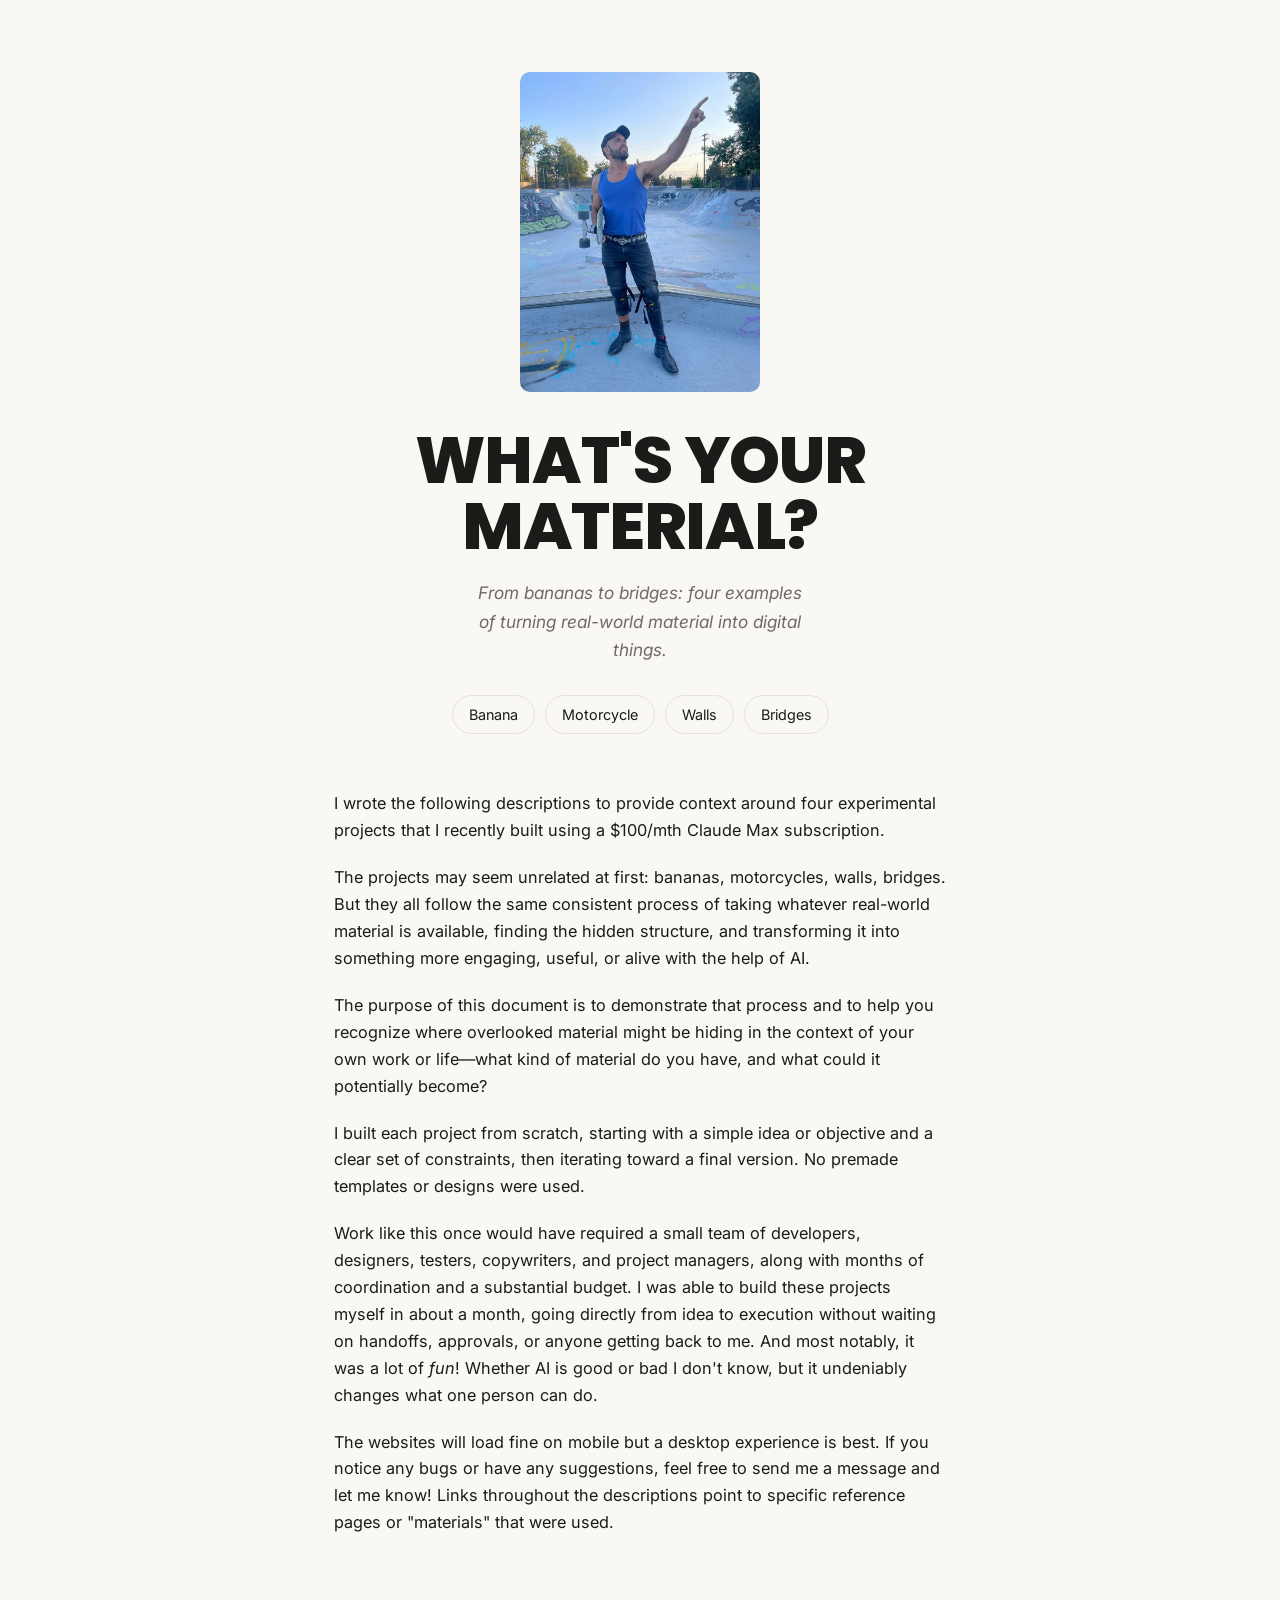
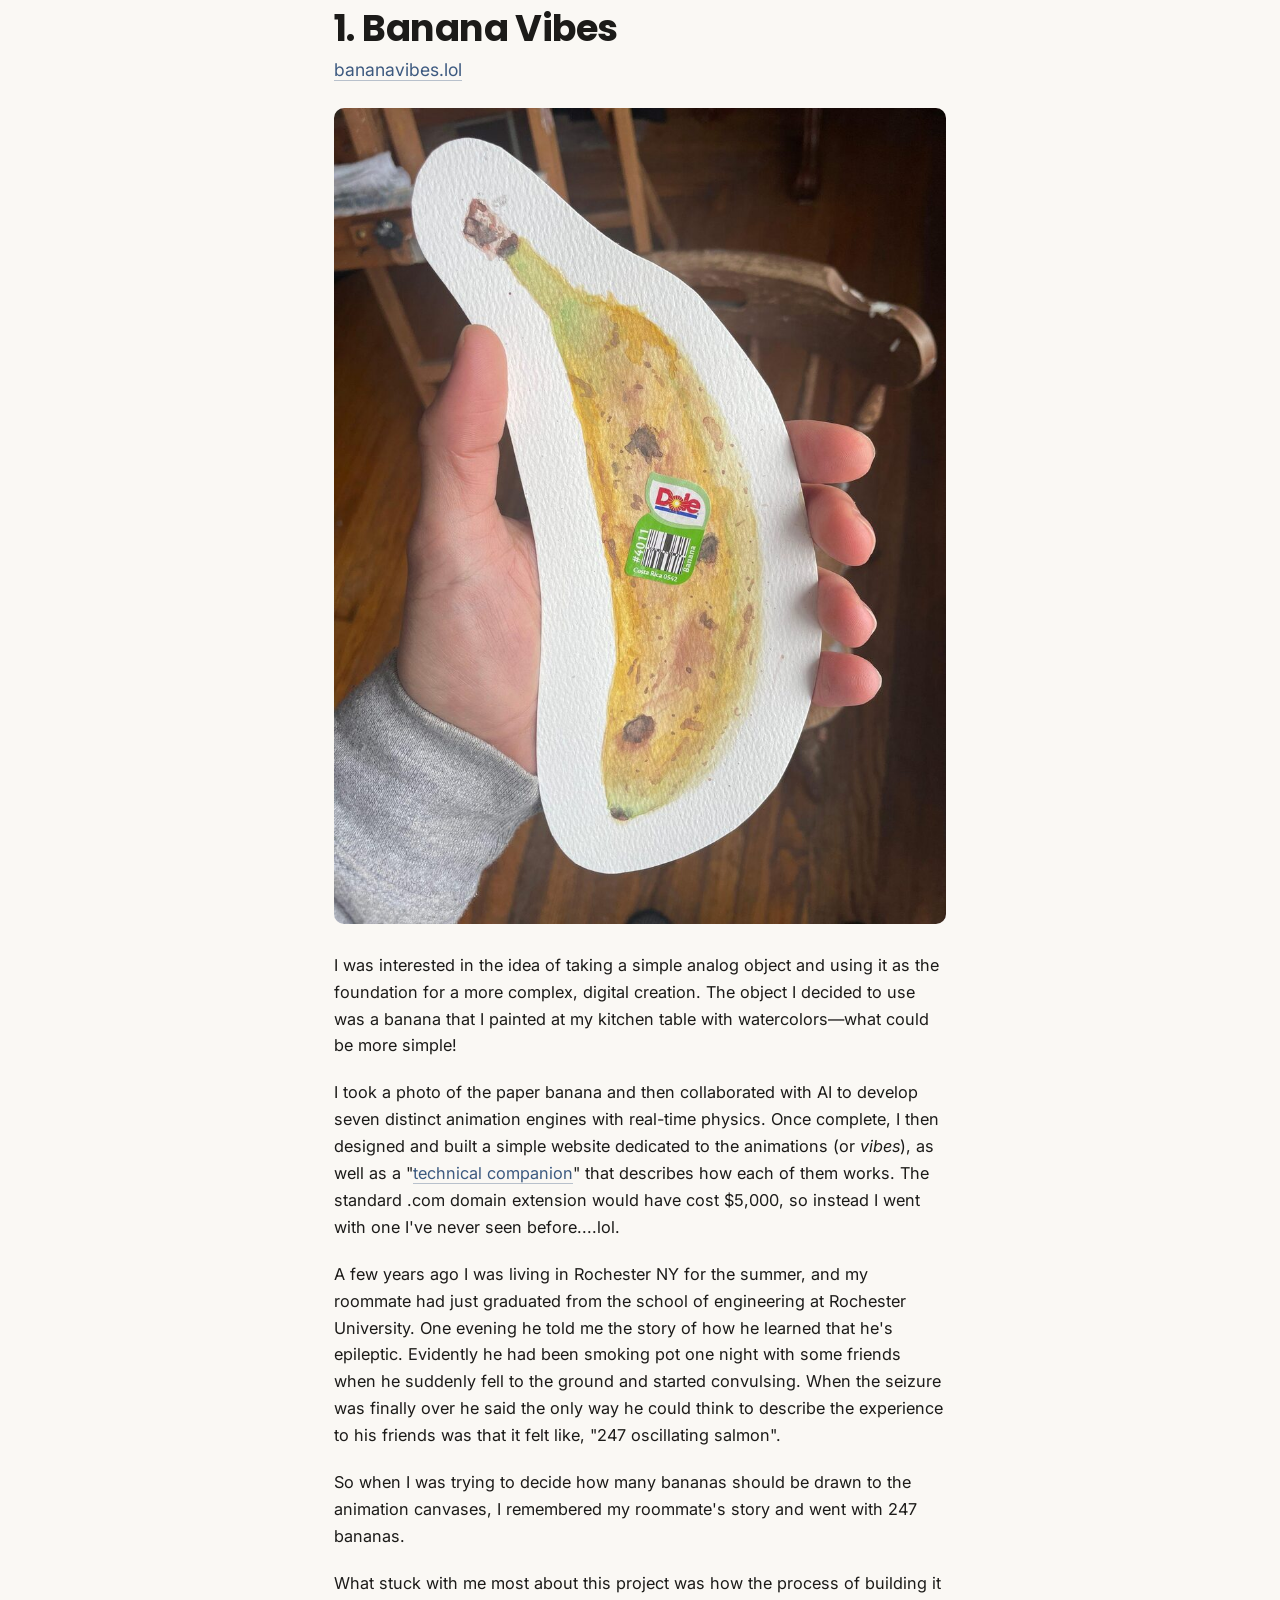
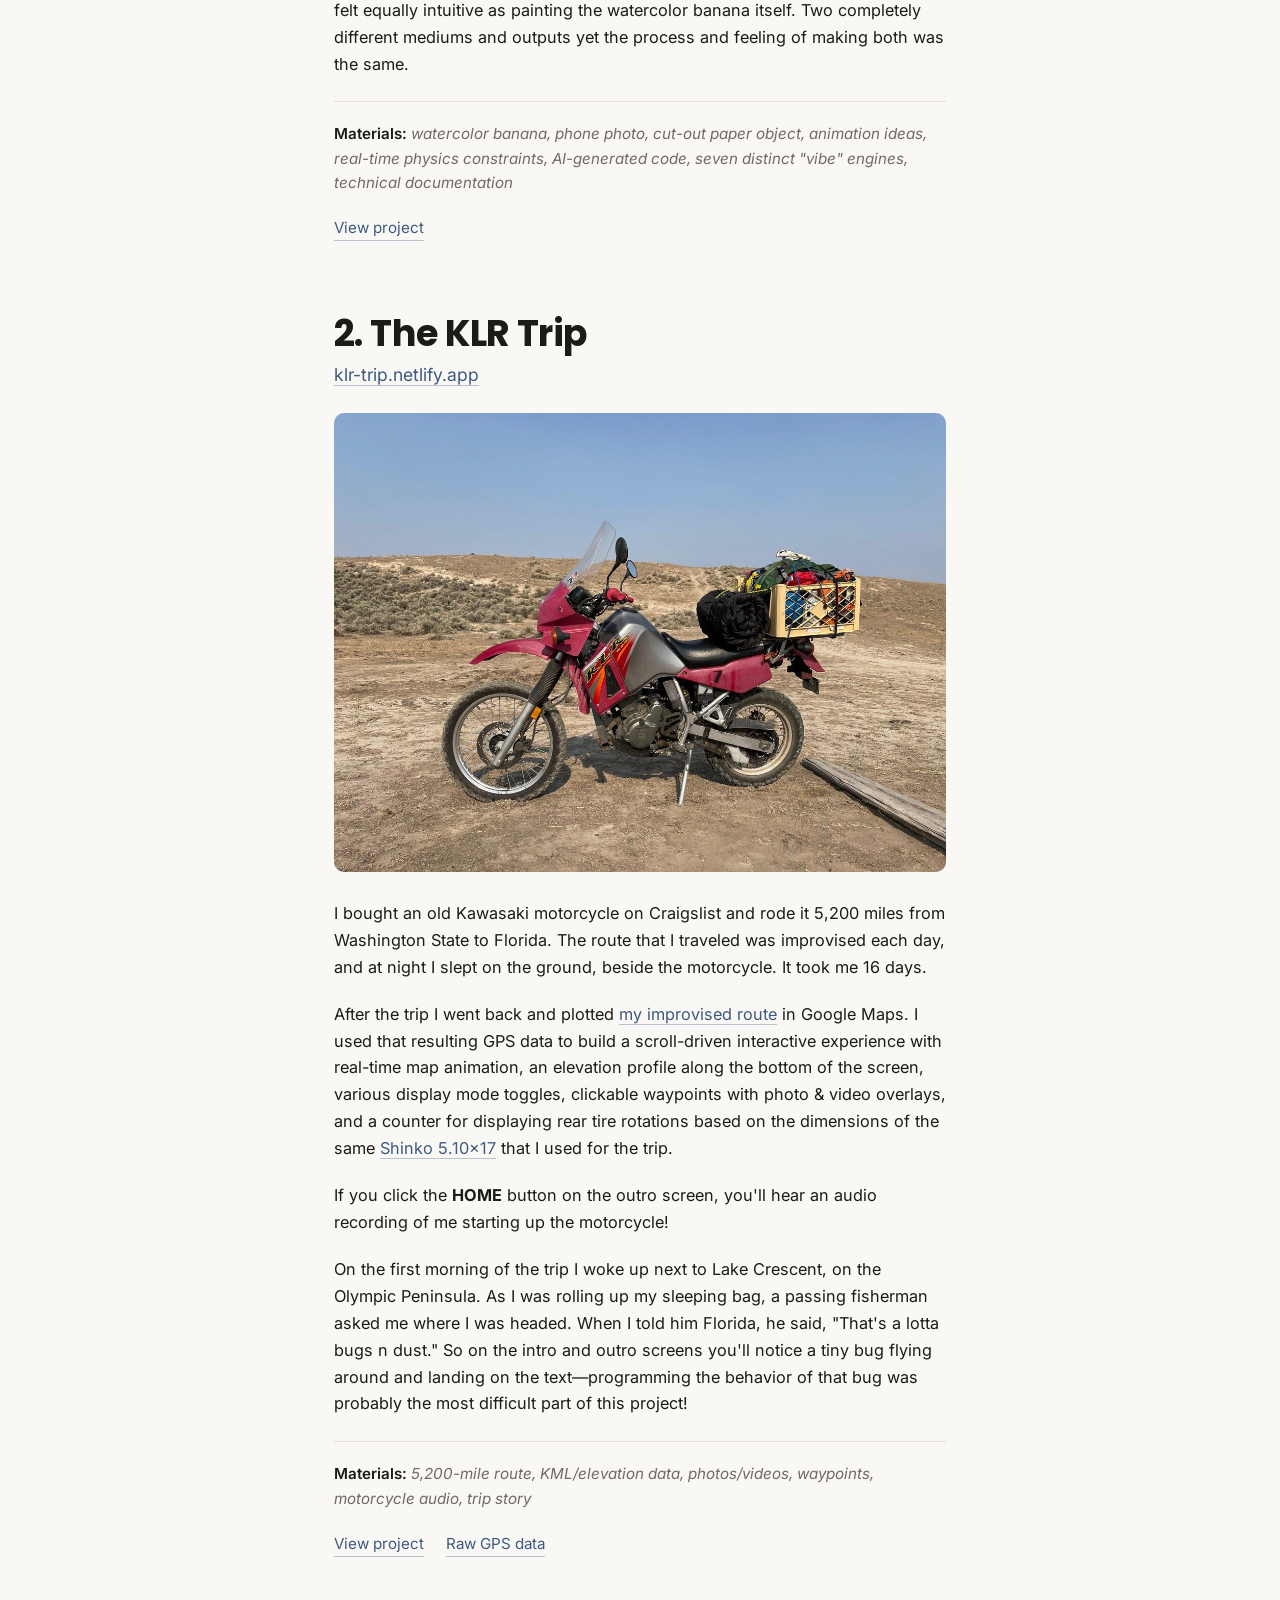
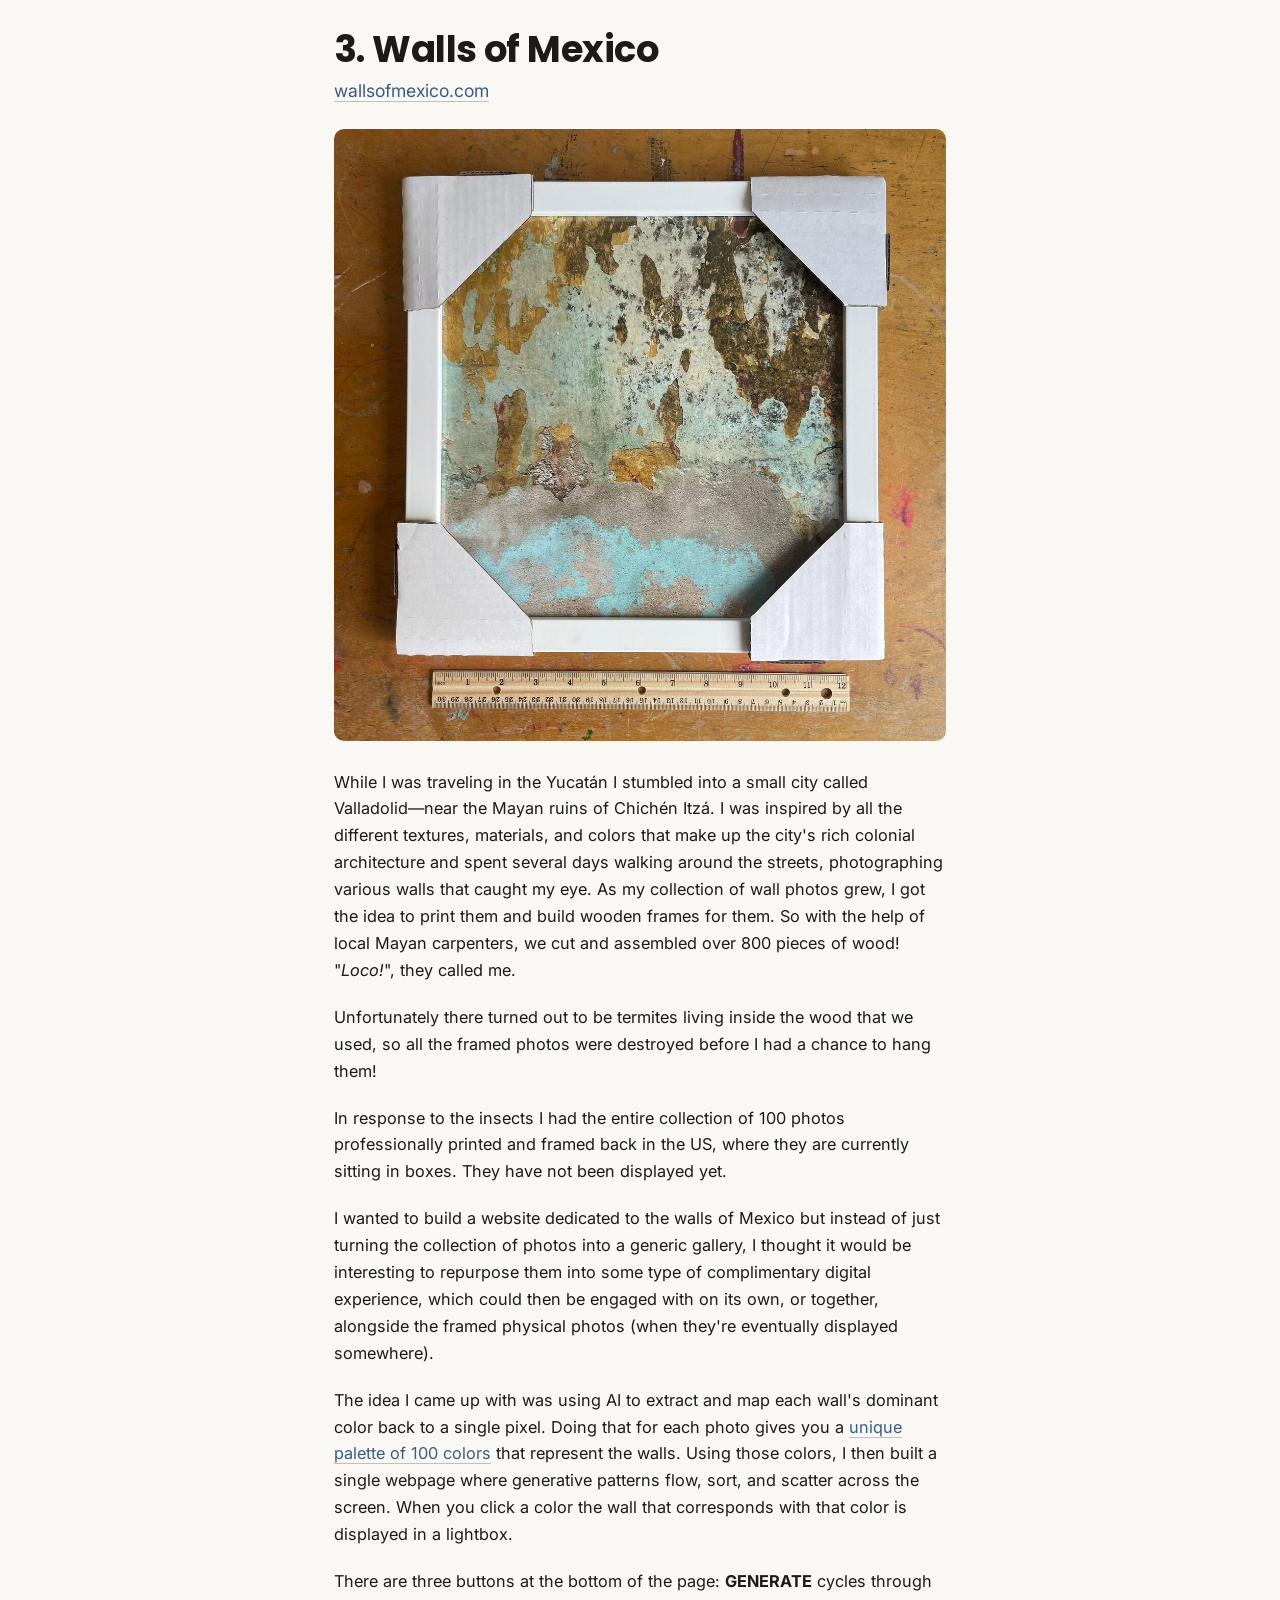
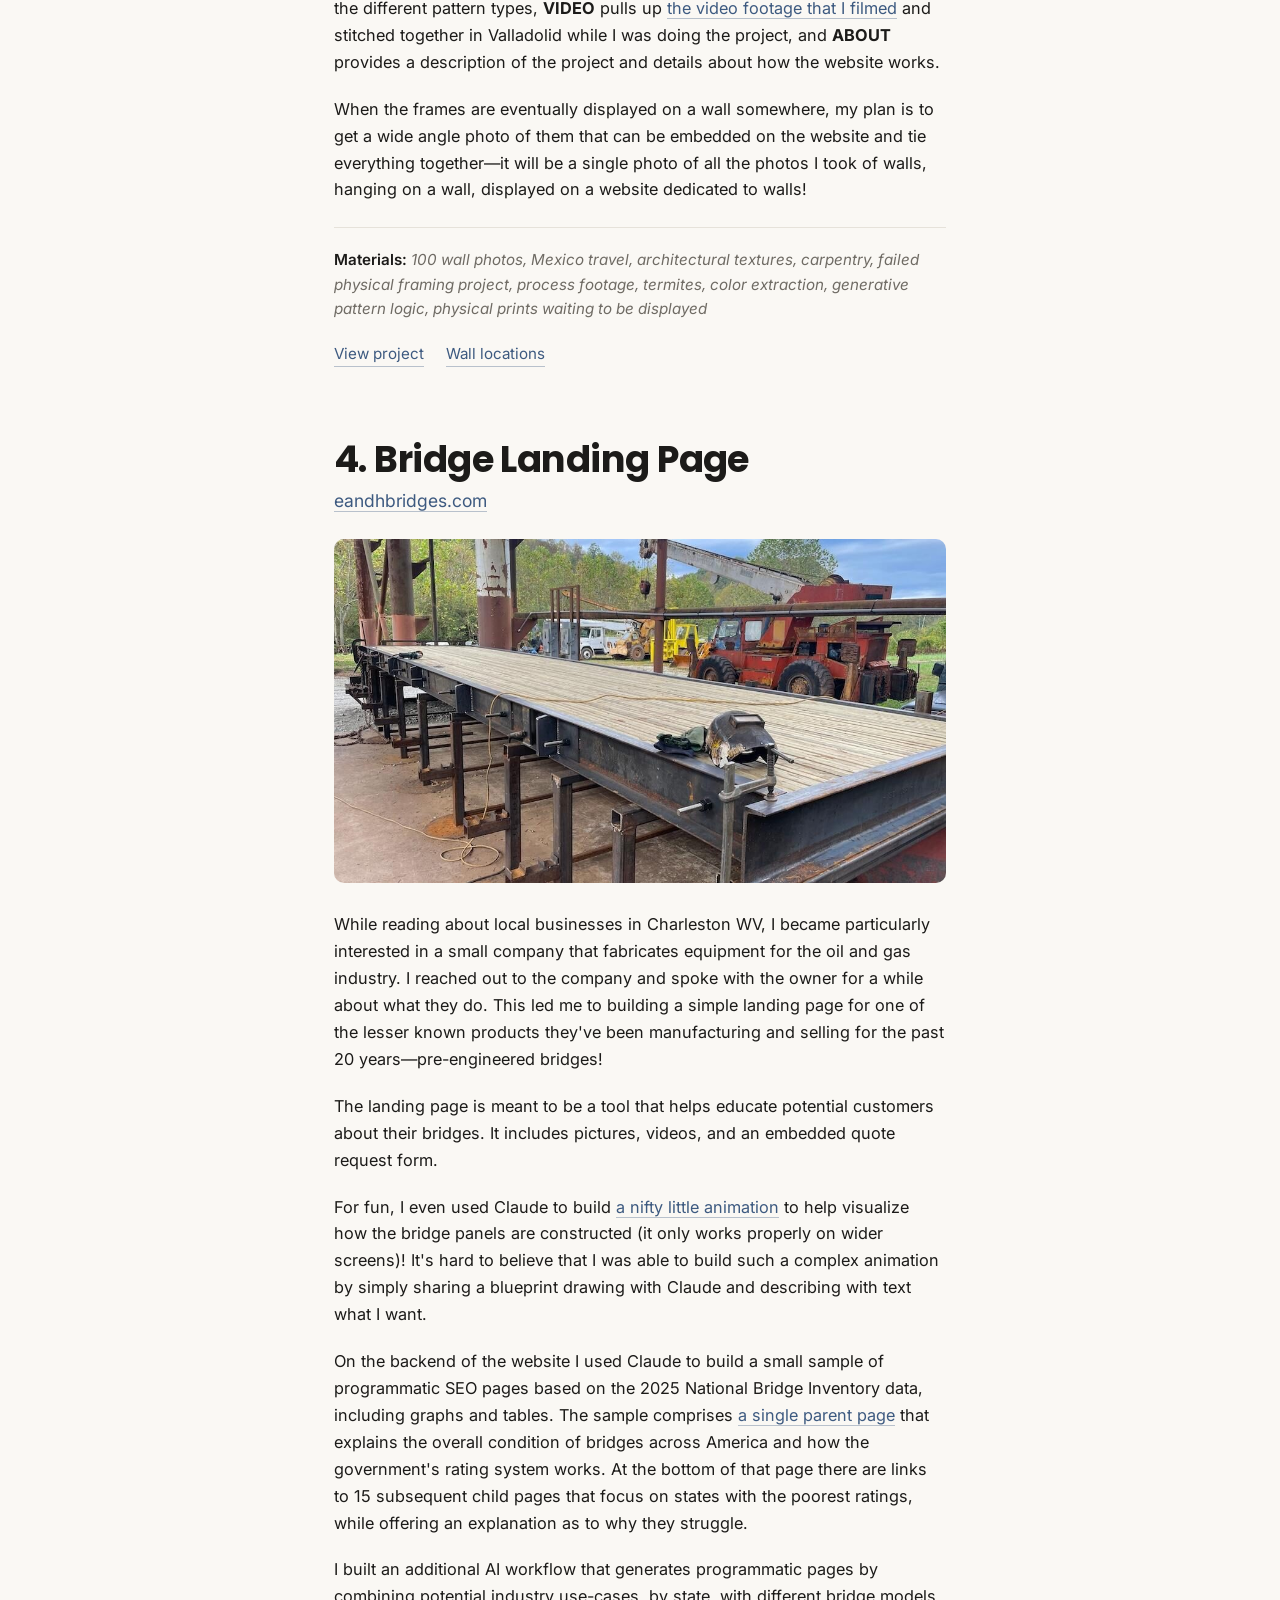
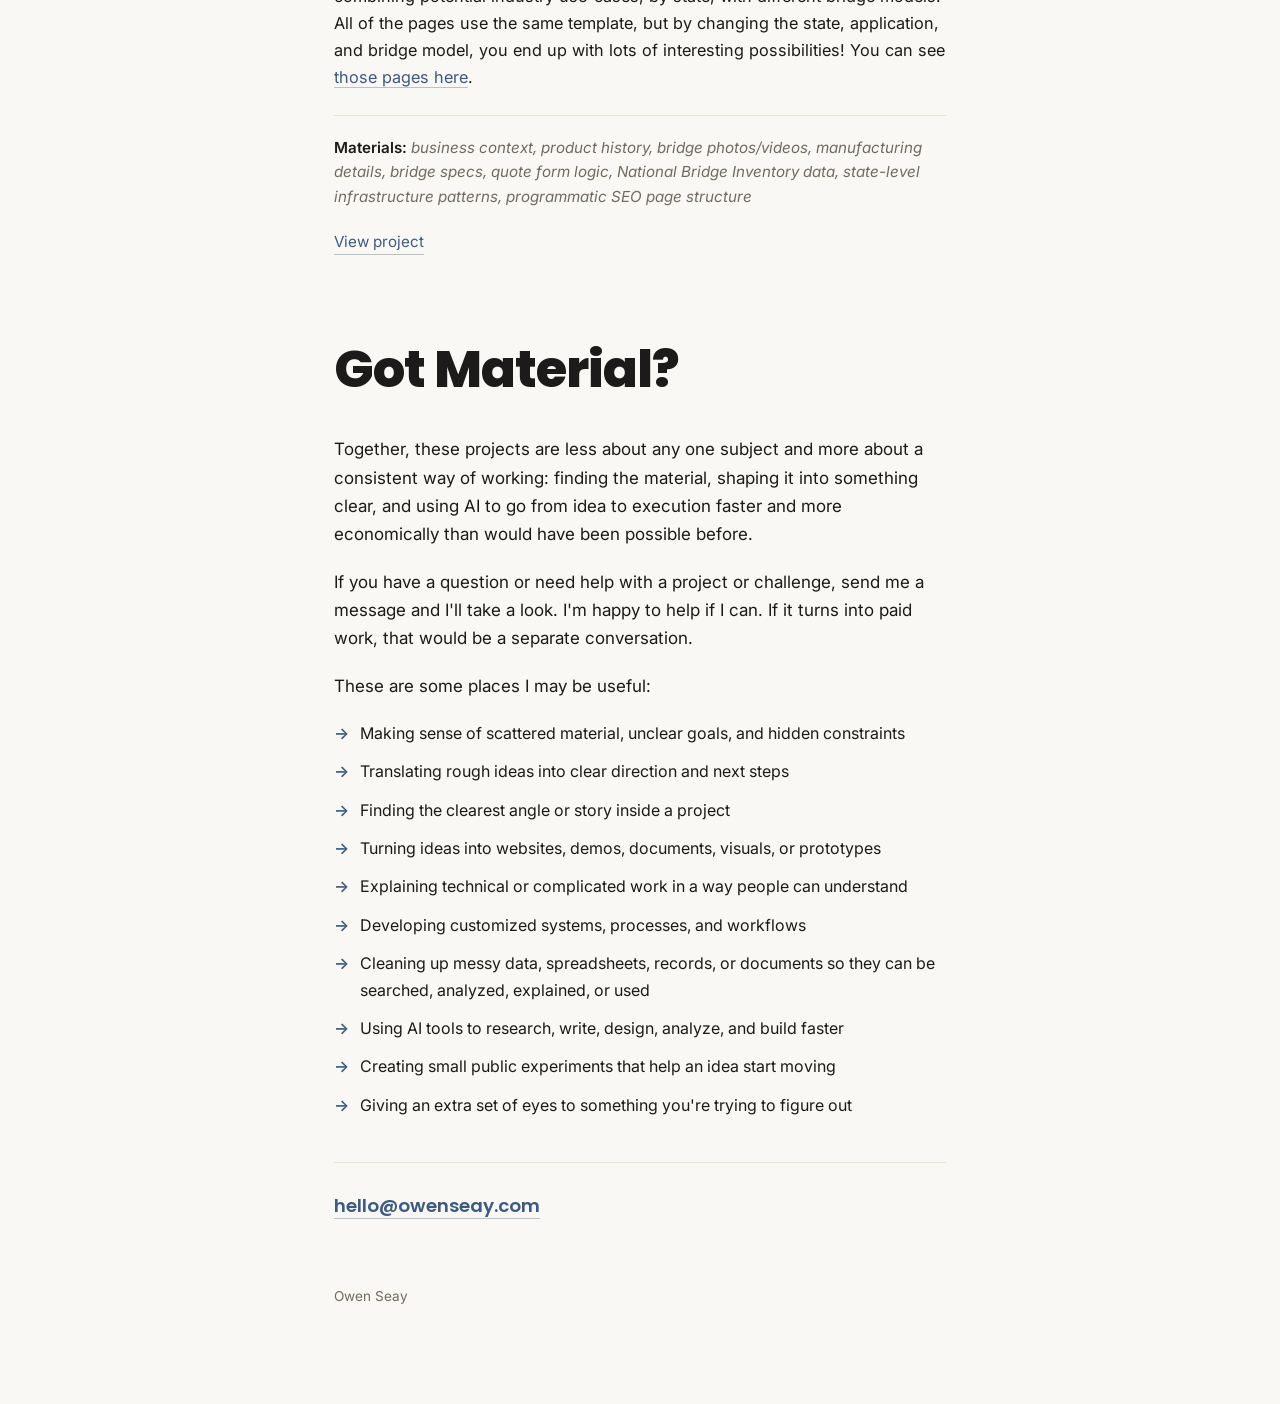
==== index.html @ 3b5424f1 "Replace site with What's Your Material? content" ====
<!DOCTYPE html>
<html lang="en">
<head>
<meta charset="UTF-8">
<meta name="viewport" content="width=device-width, initial-scale=1.0">
<meta name="description" content="From bananas to bridges: four examples of turning real-world material into digital things.">
<meta property="og:title" content="Owen Seay — What's Your Material?">
<meta property="og:description" content="From bananas to bridges: four examples of turning real-world material into digital things.">
<meta property="og:image" content="https://owenseay.com/owen-skatepark.jpg">
<meta property="og:url" content="https://owenseay.com">
<meta property="og:type" content="website">
<meta name="twitter:card" content="summary_large_image">
<meta name="twitter:title" content="Owen Seay — What's Your Material?">
<meta name="twitter:description" content="From bananas to bridges: four examples of turning real-world material into digital things.">
<meta name="twitter:image" content="https://owenseay.com/owen-skatepark.jpg">
<link rel="icon" href="data:image/svg+xml,<svg xmlns='http://www.w3.org/2000/svg' viewBox='0 0 100 100'><text y='.9em' font-size='90'>🔧</text></svg>">
<title>Owen Seay — What's Your Material?</title>
<link rel="preconnect" href="https://fonts.googleapis.com">
<link rel="preconnect" href="https://fonts.gstatic.com" crossorigin>
<link href="https://fonts.googleapis.com/css2?family=Inter:wght@400;500;600&family=Poppins:wght@600;700;800&display=swap" rel="stylesheet">
<style>
  :root {
    --paper: #faf8f4;
    --ink: #1c1b19;
    --muted: #6f6b64;
    --accent: #3d5a80;
    --accent-dark: #2c445f;
    --rule: #e6e2da;
  }

  * { margin: 0; padding: 0; box-sizing: border-box; }

  html { -webkit-text-size-adjust: 100%; scroll-behavior: smooth; }

  body {
    background: var(--paper);
    color: var(--ink);
    font-family: 'Inter', -apple-system, BlinkMacSystemFont, 'Segoe UI', Arial, sans-serif;
    line-height: 1.65;
    font-size: 17px;
    -webkit-font-smoothing: antialiased;
  }

  /* -- layout -- */
  .page {
    max-width: 660px;
    margin: 0 auto;
    padding: 72px 24px 96px;
  }

  p { margin-bottom: 20px; }
  p:last-child { margin-bottom: 0; }

  a {
    color: var(--accent);
    text-decoration: none;
    border-bottom: 1px solid rgba(61, 90, 128, 0.35);
    transition: color 0.18s, border-color 0.18s;
  }
  a:hover { color: var(--accent-dark); border-color: var(--accent-dark); }

  /* -- hero -- */
  .hero { text-align: center; margin-bottom: 56px; }

  .hero-photo {
    width: 240px;
    max-width: 70%;
    aspect-ratio: 3 / 4;
    object-fit: cover;
    border-radius: 10px;
    margin: 0 auto 36px;
    display: block;
  }

  .hero-title {
    font-family: 'Poppins', sans-serif;
    font-weight: 800;
    font-size: clamp(2.5rem, 10vw, 4.1rem);
    line-height: 1.0;
    letter-spacing: -0.02em;
    text-transform: uppercase;
    margin-bottom: 20px;
  }

  .hero-sub {
    font-style: italic;
    color: var(--muted);
    font-size: 1.08rem;
    max-width: 30ch;
    margin: 0 auto;
  }

  /* -- jump nav -- */
  .jump {
    display: flex;
    flex-wrap: wrap;
    justify-content: center;
    gap: 10px;
    margin-top: 30px;
  }
  .jump a {
    padding: 7px 16px;
    border: 1px solid var(--rule);
    border-radius: 999px;
    font-size: 0.9rem;
    color: var(--ink);
    background: transparent;
  }
  .jump a:hover {
    border-color: var(--accent);
    color: var(--accent);
  }

  /* -- intro -- */
  .intro {
    margin-bottom: 8px;
    font-size: 1.02rem;
  }

  /* -- projects -- */
  .project { scroll-margin-top: 24px; margin-top: 72px; }
  .closing { margin-top: 72px; }

  .project-title {
    font-family: 'Poppins', sans-serif;
    font-weight: 700;
    font-size: clamp(1.7rem, 6vw, 2.3rem);
    line-height: 1.1;
    letter-spacing: -0.015em;
    margin-bottom: 6px;
  }

  .project-url {
    font-size: 1.1rem;
    margin-bottom: 24px;
  }

  .project-photo {
    width: 100%;
    border-radius: 10px;
    display: block;
    margin-bottom: 28px;
  }

  .project-body { font-size: 1.02rem; }

  .materials {
    font-style: italic;
    color: var(--muted);
    font-size: 0.95rem;
    line-height: 1.6;
    margin-top: 24px;
    padding-top: 20px;
    border-top: 1px solid var(--rule);
  }
  .materials b {
    font-style: normal;
    font-weight: 600;
    color: var(--ink);
  }

  .project-links {
    margin-top: 20px;
    display: flex;
    flex-wrap: wrap;
    gap: 22px;
    font-size: 0.95rem;
  }

  /* -- closing -- */
  .closing-title {
    font-family: 'Poppins', sans-serif;
    font-weight: 800;
    font-size: clamp(2.2rem, 8vw, 3.2rem);
    letter-spacing: -0.02em;
    margin-bottom: 24px;
  }

  .uses {
    list-style: none;
    margin: 8px 0 0;
  }
  .uses li {
    position: relative;
    padding-left: 26px;
    margin-bottom: 12px;
    font-size: 1.0rem;
  }
  .uses li::before {
    content: "→";
    position: absolute;
    left: 0;
    color: var(--accent);
    font-weight: 600;
  }

  .contact {
    margin-top: 44px;
    padding-top: 28px;
    border-top: 1px solid var(--rule);
  }
  .contact-email {
    font-family: 'Poppins', sans-serif;
    font-weight: 600;
    font-size: 1.15rem;
  }

  /* -- footer -- */
  .footer {
    margin-top: 64px;
    font-size: 0.85rem;
    color: var(--muted);
  }

  /* -- responsive -- */
  @media (max-width: 480px) {
    body { font-size: 16px; }
    .page { padding: 48px 20px 72px; }
    .project { margin-top: 52px; }
    .closing { margin-top: 52px; }
    .project-links { gap: 16px; }
  }
</style>
</head>
<body>

  <div class="page">

    <!-- HERO -->
    <header class="hero">
      <img class="hero-photo" src="owen-skatepark.jpg" alt="Owen Seay pointing, at a skatepark">
      <h1 class="hero-title">What's Your Material?</h1>
      <p class="hero-sub">From bananas to bridges: four examples of turning real-world material into digital things.</p>
      <nav class="jump" aria-label="Jump to a project">
        <a href="#banana">Banana</a>
        <a href="#motorcycle">Motorcycle</a>
        <a href="#walls">Walls</a>
        <a href="#bridges">Bridges</a>
      </nav>
    </header>

    <!-- INTRO -->
    <section class="intro">
      <p>I wrote the following descriptions to provide context around four experimental projects that I recently built using a $100/mth Claude Max subscription.</p>

      <p>The projects may seem unrelated at first: bananas, motorcycles, walls, bridges. But they all follow the same consistent process of taking whatever real-world material is available, finding the hidden structure, and transforming it into something more engaging, useful, or alive with the help of AI.</p>

      <p>The purpose of this document is to demonstrate that process and to help you recognize where overlooked material might be hiding in the context of your own work or life—what kind of material do you have, and what could it potentially become?</p>

      <p>I built each project from scratch, starting with a simple idea or objective and a clear set of constraints, then iterating toward a final version. No premade templates or designs were used.</p>

      <p>Work like this once would have required a small team of developers, designers, testers, copywriters, and project managers, along with months of coordination and a substantial budget. I was able to build these projects myself in about a month, going directly from idea to execution without waiting on handoffs, approvals, or anyone getting back to me. And most notably, it was a lot of <em>fun</em>! Whether AI is good or bad I don't know, but it undeniably changes what one person can do.</p>

      <p>The websites will load fine on mobile but a desktop experience is best. If you notice any bugs or have any suggestions, feel free to send me a message and let me know! Links throughout the descriptions point to specific reference pages or "materials" that were used.</p>
    </section>


    <!-- PROJECT 1 -->
    <article class="project" id="banana">
      <h2 class="project-title">1. Banana Vibes</h2>
      <div class="project-url"><a href="https://bananavibes.lol" target="_blank" rel="noopener">bananavibes.lol</a></div>
      <img class="project-photo" src="banana.jpg" alt="A watercolor-painted paper banana held in hand">
      <div class="project-body">
        <p>I was interested in the idea of taking a simple analog object and using it as the foundation for a more complex, digital creation. The object I decided to use was a banana that I painted at my kitchen table with watercolors—what could be more simple!</p>

        <p>I took a photo of the paper banana and then collaborated with AI to develop seven distinct animation engines with real-time physics. Once complete, I then designed and built a simple website dedicated to the animations (or <em>vibes</em>), as well as a "<a href="https://bananavibes.lol/technical" target="_blank" rel="noopener">technical companion</a>" that describes how each of them works. The standard .com domain extension would have cost $5,000, so instead I went with one I've never seen before....lol.</p>

        <p>A few years ago I was living in Rochester NY for the summer, and my roommate had just graduated from the school of engineering at Rochester University. One evening he told me the story of how he learned that he's epileptic. Evidently he had been smoking pot one night with some friends when he suddenly fell to the ground and started convulsing. When the seizure was finally over he said the only way he could think to describe the experience to his friends was that it felt like, "247 oscillating salmon".</p>

        <p>So when I was trying to decide how many bananas should be drawn to the animation canvases, I remembered my roommate's story and went with 247 bananas.</p>

        <p>What stuck with me most about this project was how the process of building it felt equally intuitive as painting the watercolor banana itself. Two completely different mediums and outputs yet the process and feeling of making both was the same.</p>
      </div>
      <p class="materials"><b>Materials:</b> watercolor banana, phone photo, cut-out paper object, animation ideas, real-time physics constraints, AI-generated code, seven distinct "vibe" engines, technical documentation</p>
      <div class="project-links">
        <a href="https://bananavibes.lol" target="_blank" rel="noopener">View project</a>
      </div>
    </article>


    <!-- PROJECT 2 -->
    <article class="project" id="motorcycle">
      <h2 class="project-title">2. The KLR Trip</h2>
      <div class="project-url"><a href="https://klr-trip.netlify.app" target="_blank" rel="noopener">klr-trip.netlify.app</a></div>
      <img class="project-photo" src="motorcycle.jpg" alt="A loaded Kawasaki KLR motorcycle in the desert">
      <div class="project-body">
        <p>I bought an old Kawasaki motorcycle on Craigslist and rode it 5,200 miles from Washington State to Florida. The route that I traveled was improvised each day, and at night I slept on the ground, beside the motorcycle. It took me 16 days.</p>

        <p>After the trip I went back and plotted <a href="https://www.google.com/maps/d/edit?mid=1meAOckP4gL5ylz8jKcYeaZffiI6lqLM&usp=sharing" target="_blank" rel="noopener">my improvised route</a> in Google Maps. I used that resulting GPS data to build a scroll-driven interactive experience with real-time map animation, an elevation profile along the bottom of the screen, various display mode toggles, clickable waypoints with photo &amp; video overlays, and a counter for displaying rear tire rotations based on the dimensions of the same <a href="https://www.revzilla.com/motorcycle/shinko-700-dual-sport-tires" target="_blank" rel="noopener">Shinko 5.10x17</a> that I used for the trip.</p>

        <p>If you click the <strong>HOME</strong> button on the outro screen, you'll hear an audio recording of me starting up the motorcycle!</p>

        <p>On the first morning of the trip I woke up next to Lake Crescent, on the Olympic Peninsula. As I was rolling up my sleeping bag, a passing fisherman asked me where I was headed. When I told him Florida, he said, "That's a lotta bugs n dust." So on the intro and outro screens you'll notice a tiny bug flying around and landing on the text—programming the behavior of that bug was probably the most difficult part of this project!</p>
      </div>
      <p class="materials"><b>Materials:</b> 5,200-mile route, KML/elevation data, photos/videos, waypoints, motorcycle audio, trip story</p>
      <div class="project-links">
        <a href="https://klr-trip.netlify.app" target="_blank" rel="noopener">View project</a>
        <a href="https://www.google.com/maps/d/edit?mid=1meAOckP4gL5ylz8jKcYeaZffiI6lqLM&usp=sharing" target="_blank" rel="noopener">Raw GPS data</a>
      </div>
    </article>


    <!-- PROJECT 3 -->
    <article class="project" id="walls">
      <h2 class="project-title">3. Walls of Mexico</h2>
      <div class="project-url"><a href="https://wallsofmexico.com" target="_blank" rel="noopener">wallsofmexico.com</a></div>
      <img class="project-photo" src="wall.jpg" alt="A photographed Mexican wall in a wooden frame">
      <div class="project-body">
        <p>While I was traveling in the Yucatán I stumbled into a small city called Valladolid—near the Mayan ruins of Chichén Itzá. I was inspired by all the different textures, materials, and colors that make up the city's rich colonial architecture and spent several days walking around the streets, photographing various walls that caught my eye. As my collection of wall photos grew, I got the idea to print them and build wooden frames for them. So with the help of local Mayan carpenters, we cut and assembled over 800 pieces of wood! "<em>Loco!</em>", they called me.</p>

        <p>Unfortunately there turned out to be termites living inside the wood that we used, so all the framed photos were destroyed before I had a chance to hang them!</p>

        <p>In response to the insects I had the entire collection of 100 photos professionally printed and framed back in the US, where they are currently sitting in boxes. They have not been displayed yet.</p>

        <p>I wanted to build a website dedicated to the walls of Mexico but instead of just turning the collection of photos into a generic gallery, I thought it would be interesting to repurpose them into some type of complimentary digital experience, which could then be engaged with on its own, or together, alongside the framed physical photos (when they're eventually displayed somewhere).</p>

        <p>The idea I came up with was using AI to extract and map each wall's dominant color back to a single pixel. Doing that for each photo gives you a <a href="https://docs.google.com/spreadsheets/d/1tfYFyuq056xVHIzv6K4E4rFIosVYxACW/edit?usp=sharing&ouid=101296784945248788146&rtpof=true&sd=true" target="_blank" rel="noopener">unique palette of 100 colors</a> that represent the walls. Using those colors, I then built a single webpage where generative patterns flow, sort, and scatter across the screen. When you click a color the wall that corresponds with that color is displayed in a lightbox.</p>

        <p>There are three buttons at the bottom of the page: <strong>GENERATE</strong> cycles through the different pattern types, <strong>VIDEO</strong> pulls up <a href="https://www.youtube.com/watch?v=bJJ_WOLfjdA" target="_blank" rel="noopener">the video footage that I filmed</a> and stitched together in Valladolid while I was doing the project, and <strong>ABOUT</strong> provides a description of the project and details about how the website works.</p>

        <p>When the frames are eventually displayed on a wall somewhere, my plan is to get a wide angle photo of them that can be embedded on the website and tie everything together—it will be a single photo of all the photos I took of walls, hanging on a wall, displayed on a website dedicated to walls!</p>
      </div>
      <p class="materials"><b>Materials:</b> 100 wall photos, Mexico travel, architectural textures, carpentry, failed physical framing project, process footage, termites, color extraction, generative pattern logic, physical prints waiting to be displayed</p>
      <div class="project-links">
        <a href="https://wallsofmexico.com" target="_blank" rel="noopener">View project</a>
        <a href="https://www.google.com/maps/d/edit?mid=1u_EndtPn8d0-tveL6hRX7oNKR7HPfl0&usp=sharing" target="_blank" rel="noopener">Wall locations</a>
      </div>
    </article>


    <!-- PROJECT 4 -->
    <article class="project" id="bridges">
      <h2 class="project-title">4. Bridge Landing Page</h2>
      <div class="project-url"><a href="https://eandhbridges.com" target="_blank" rel="noopener">eandhbridges.com</a></div>
      <img class="project-photo" src="bridge.jpg" alt="A pre-engineered steel bridge under fabrication">
      <div class="project-body">
        <p>While reading about local businesses in Charleston WV, I became particularly interested in a small company that fabricates equipment for the oil and gas industry. I reached out to the company and spoke with the owner for a while about what they do. This led me to building a simple landing page for one of the lesser known products they've been manufacturing and selling for the past 20 years—pre-engineered bridges!</p>

        <p>The landing page is meant to be a tool that helps educate potential customers about their bridges. It includes pictures, videos, and an embedded quote request form.</p>

        <p>For fun, I even used Claude to build <a href="https://eandhbridges.com/bridge-model-animation/" target="_blank" rel="noopener">a nifty little animation</a> to help visualize how the bridge panels are constructed (it only works properly on wider screens)! It's hard to believe that I was able to build such a complex animation by simply sharing a blueprint drawing with Claude and describing with text what I want.</p>

        <p>On the backend of the website I used Claude to build a small sample of programmatic SEO pages based on the 2025 National Bridge Inventory data, including graphs and tables. The sample comprises <a href="https://eandhbridges.com/bridge-conditions/" target="_blank" rel="noopener">a single parent page</a> that explains the overall condition of bridges across America and how the government's rating system works. At the bottom of that page there are links to 15 subsequent child pages that focus on states with the poorest ratings, while offering an explanation as to why they struggle.</p>

        <p>I built an additional AI workflow that generates programmatic pages by combining potential industry use-cases, by state, with different bridge models. All of the pages use the same template, but by changing the state, application, and bridge model, you end up with lots of interesting possibilities! You can see <a href="https://eandhbridges.com/solutions/" target="_blank" rel="noopener">those pages here</a>.</p>
      </div>
      <p class="materials"><b>Materials:</b> business context, product history, bridge photos/videos, manufacturing details, bridge specs, quote form logic, National Bridge Inventory data, state-level infrastructure patterns, programmatic SEO page structure</p>
      <div class="project-links">
        <a href="https://eandhbridges.com" target="_blank" rel="noopener">View project</a>
      </div>
    </article>


    <!-- CLOSING -->
    <section class="closing">
      <h2 class="closing-title">Got Material?</h2>
      <p>Together, these projects are less about any one subject and more about a consistent way of working: finding the material, shaping it into something clear, and using AI to go from idea to execution faster and more economically than would have been possible before.</p>

      <p>If you have a question or need help with a project or challenge, send me a message and I'll take a look. I'm happy to help if I can. If it turns into paid work, that would be a separate conversation.</p>

      <p>These are some places I may be useful:</p>
      <ul class="uses">
        <li>Making sense of scattered material, unclear goals, and hidden constraints</li>
        <li>Translating rough ideas into clear direction and next steps</li>
        <li>Finding the clearest angle or story inside a project</li>
        <li>Turning ideas into websites, demos, documents, visuals, or prototypes</li>
        <li>Explaining technical or complicated work in a way people can understand</li>
        <li>Developing customized systems, processes, and workflows</li>
        <li>Cleaning up messy data, spreadsheets, records, or documents so they can be searched, analyzed, explained, or used</li>
        <li>Using AI tools to research, write, design, analyze, and build faster</li>
        <li>Creating small public experiments that help an idea start moving</li>
        <li>Giving an extra set of eyes to something you're trying to figure out</li>
      </ul>

      <div class="contact">
        <a class="contact-email" id="contact-email" href="#">email</a>
      </div>
    </section>

    <footer class="footer">Owen Seay</footer>

  </div>

<script>
  // Obfuscate email
  const u = 'hello'; const d = 'owenseay.com';
  const f = document.getElementById('contact-email');
  f.href = 'mai' + 'lto:' + u + '@' + d;
  f.textContent = u + '@' + d;
</script>
</body>
</html>
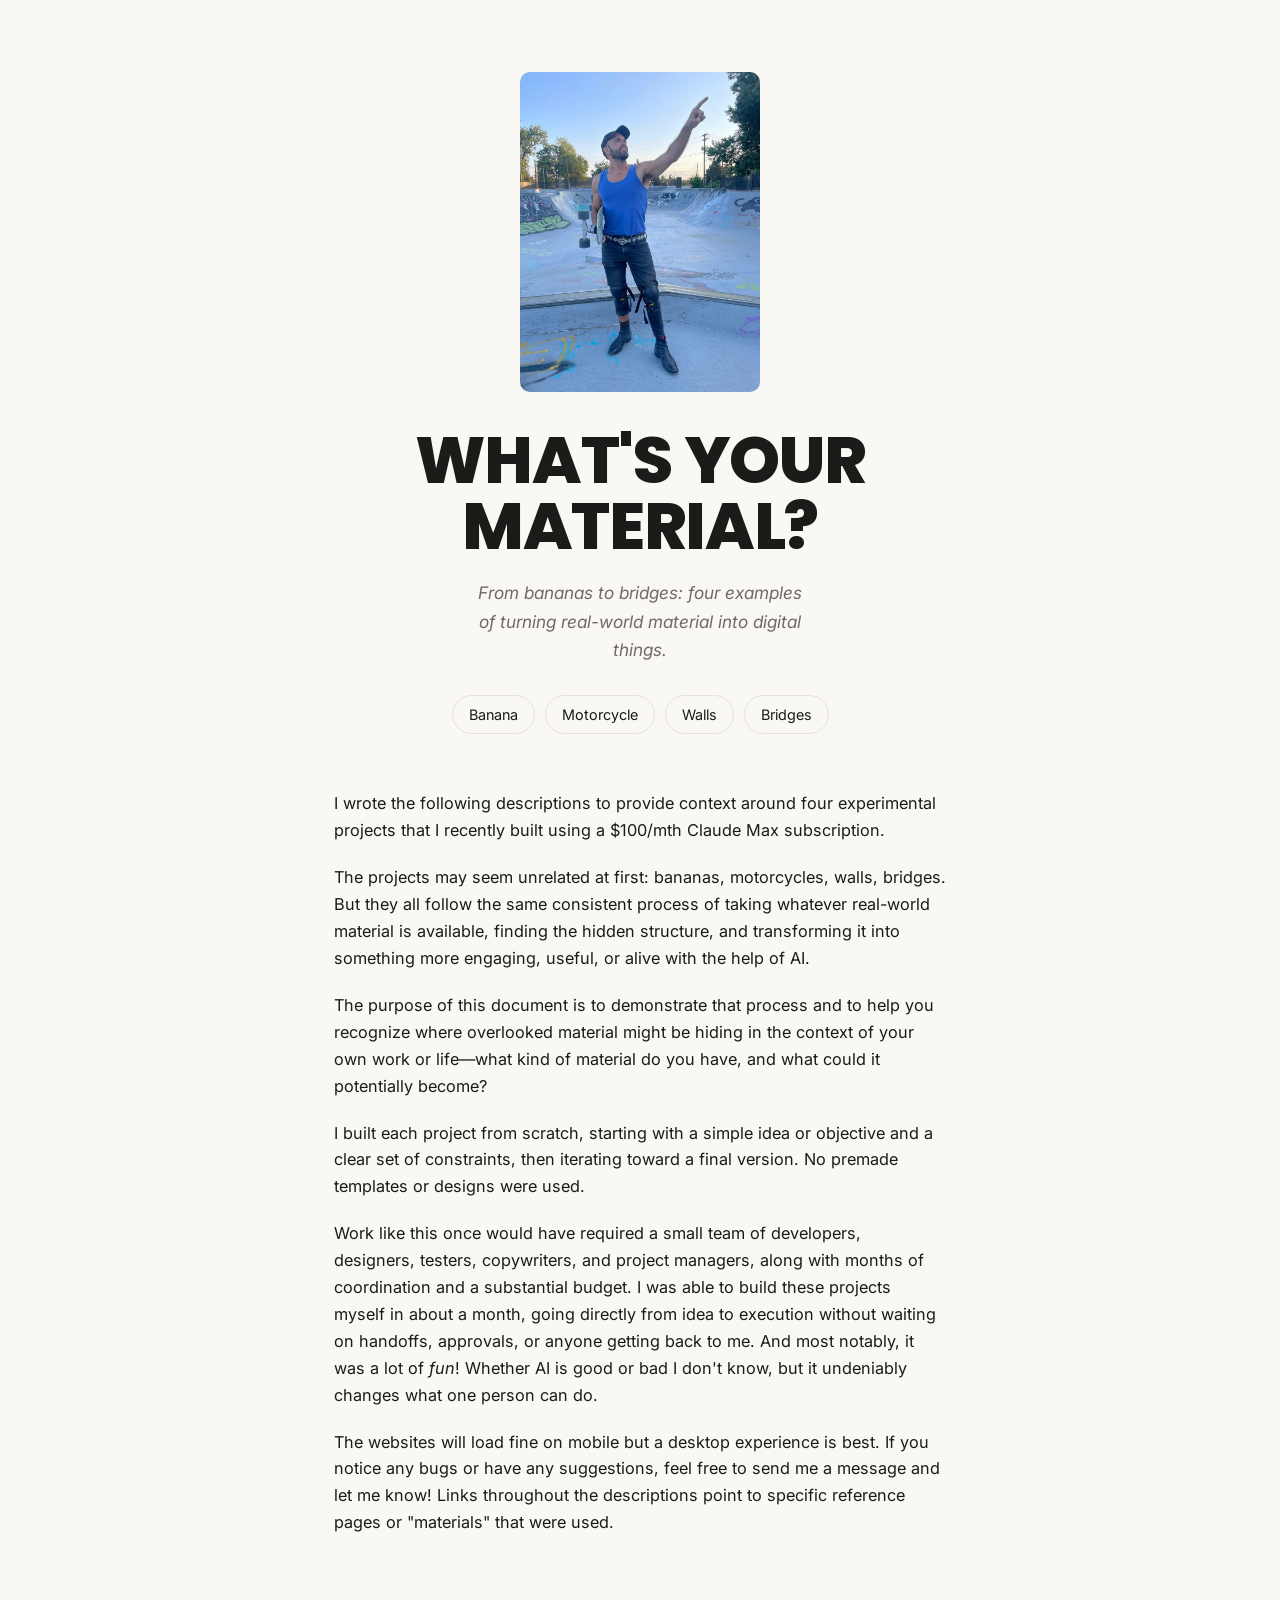
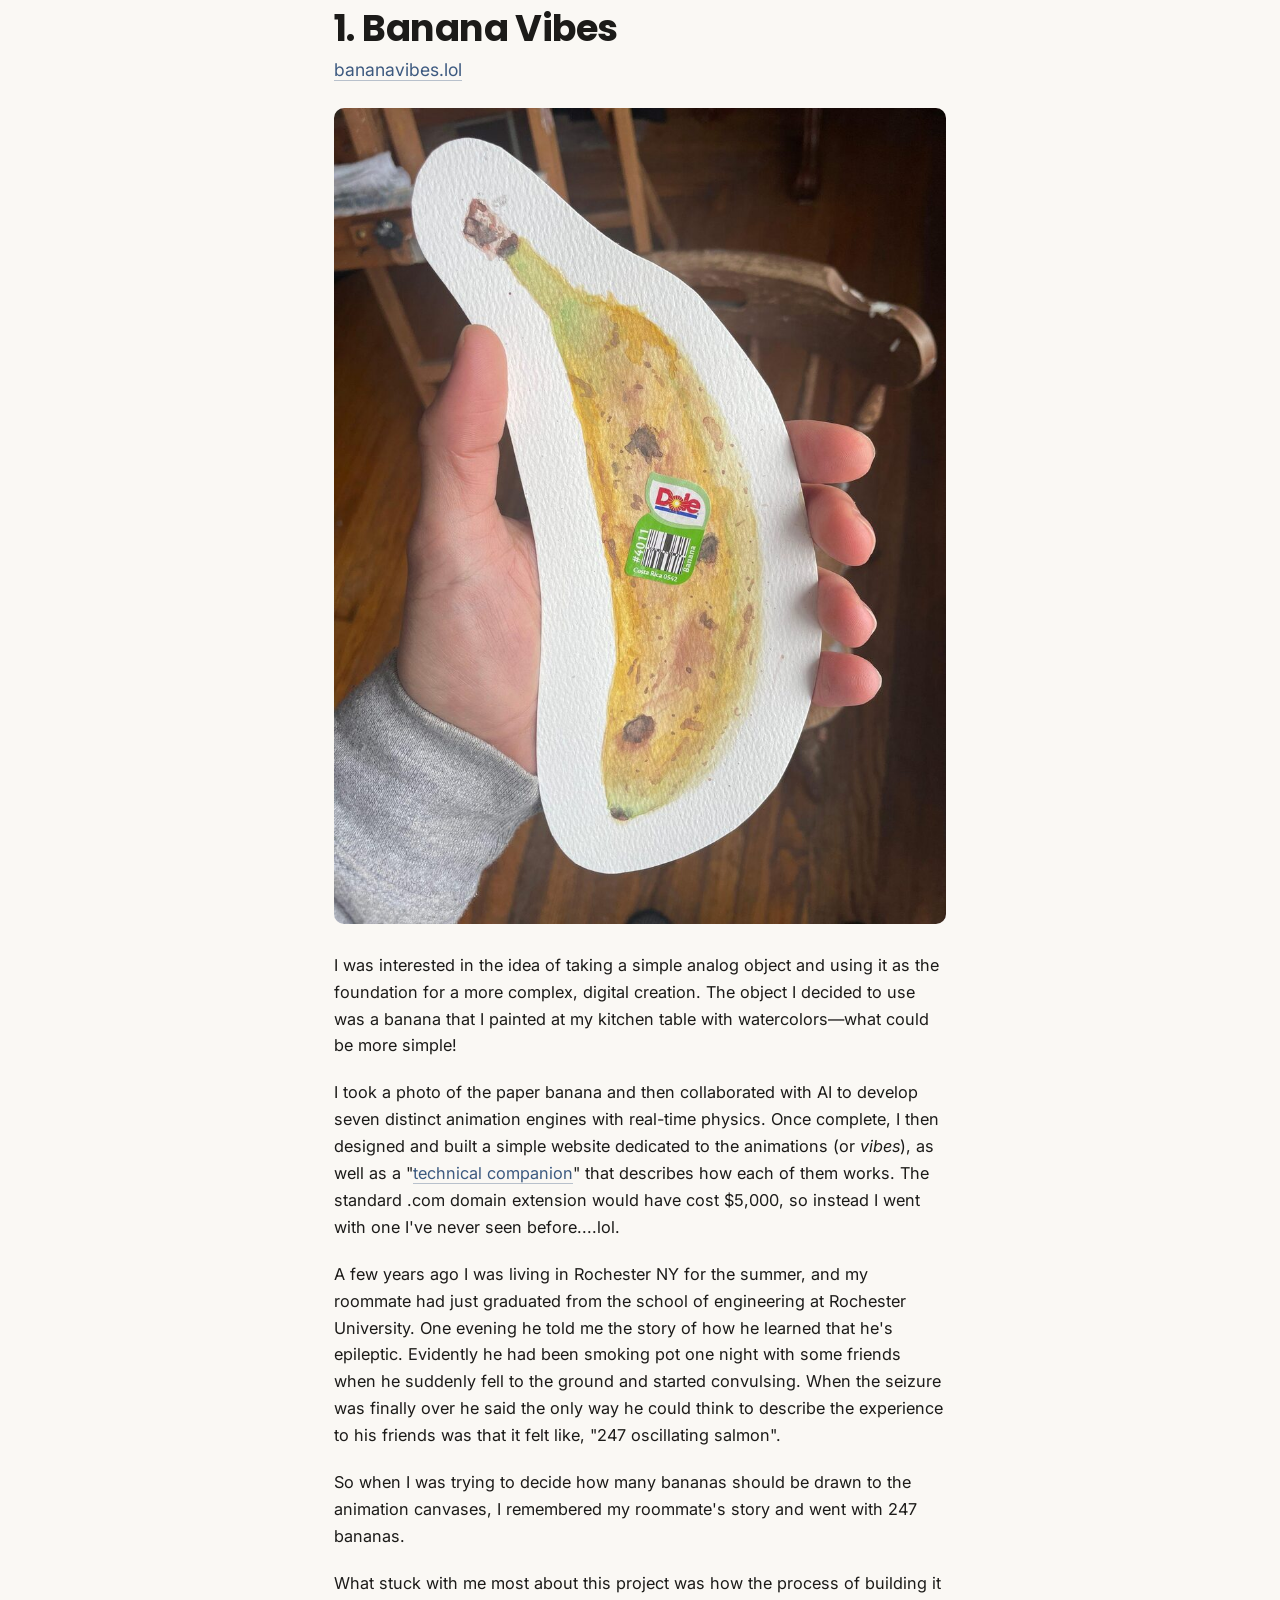
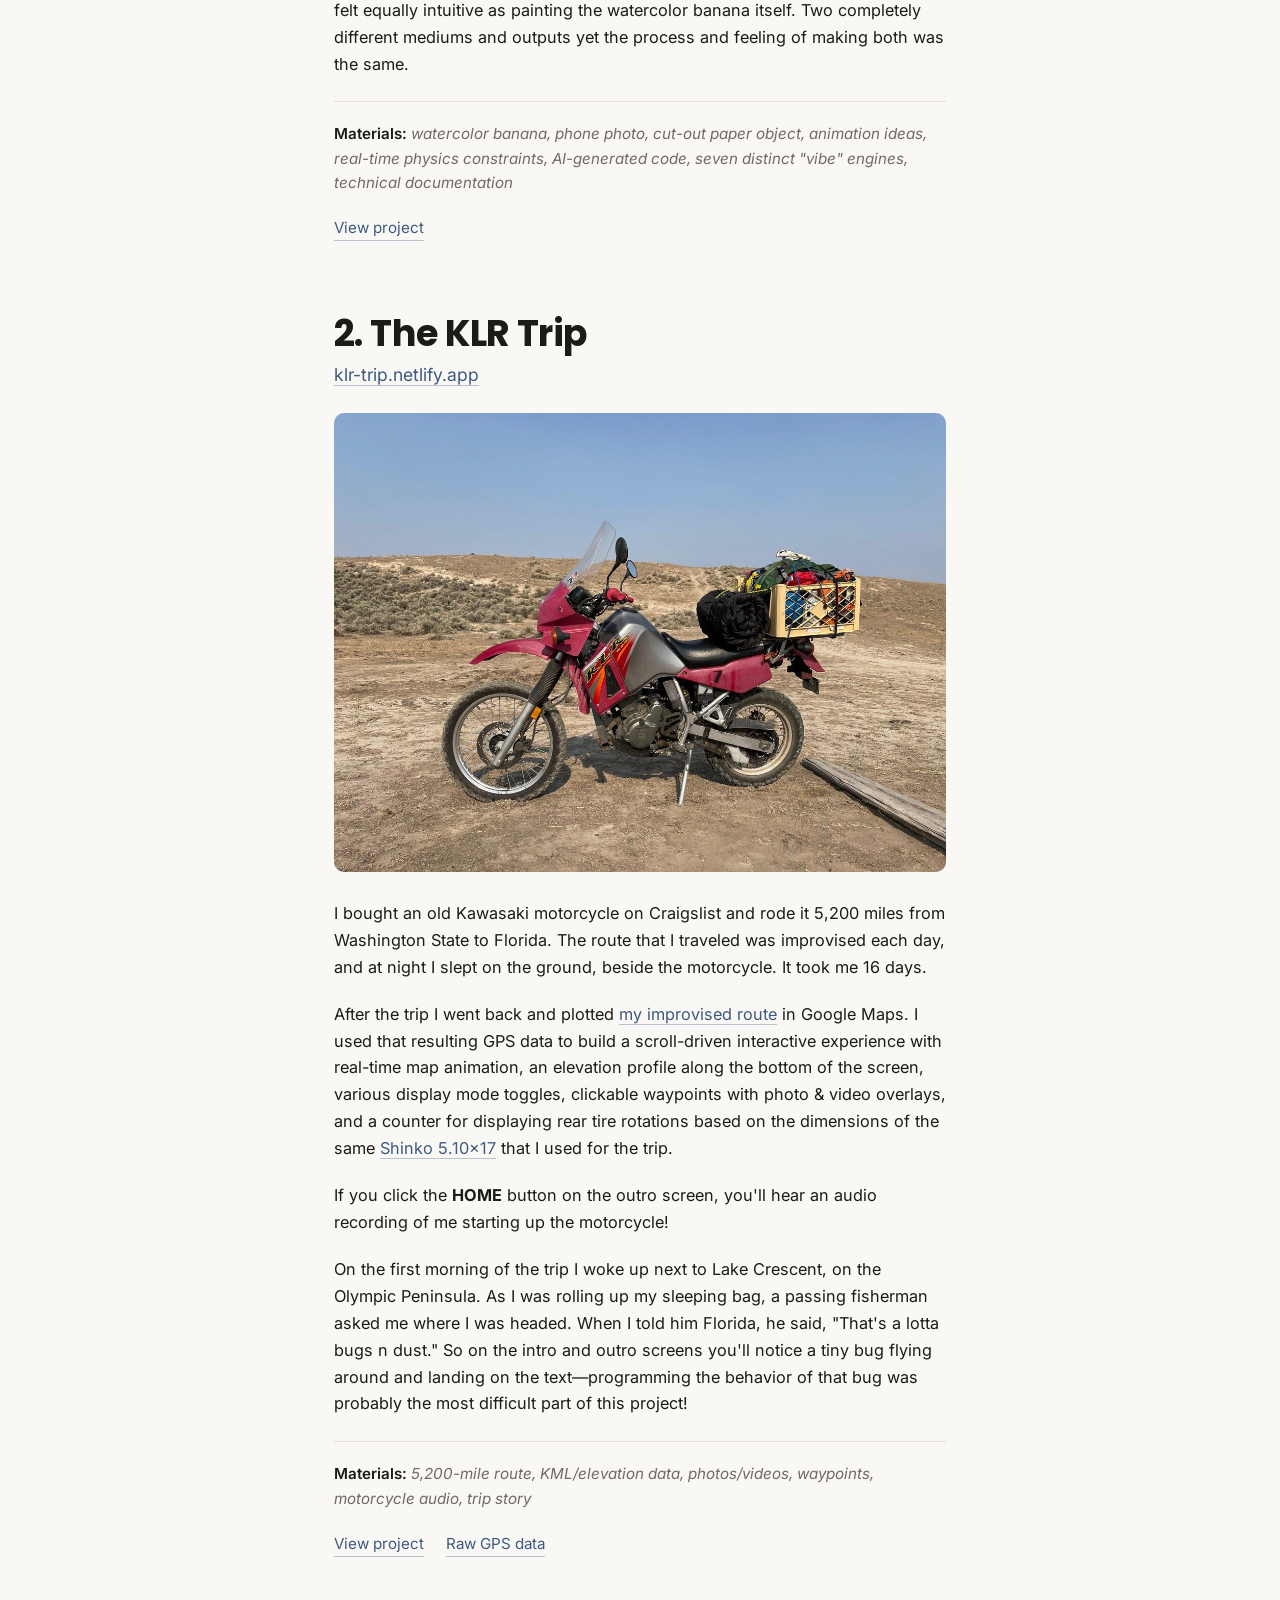
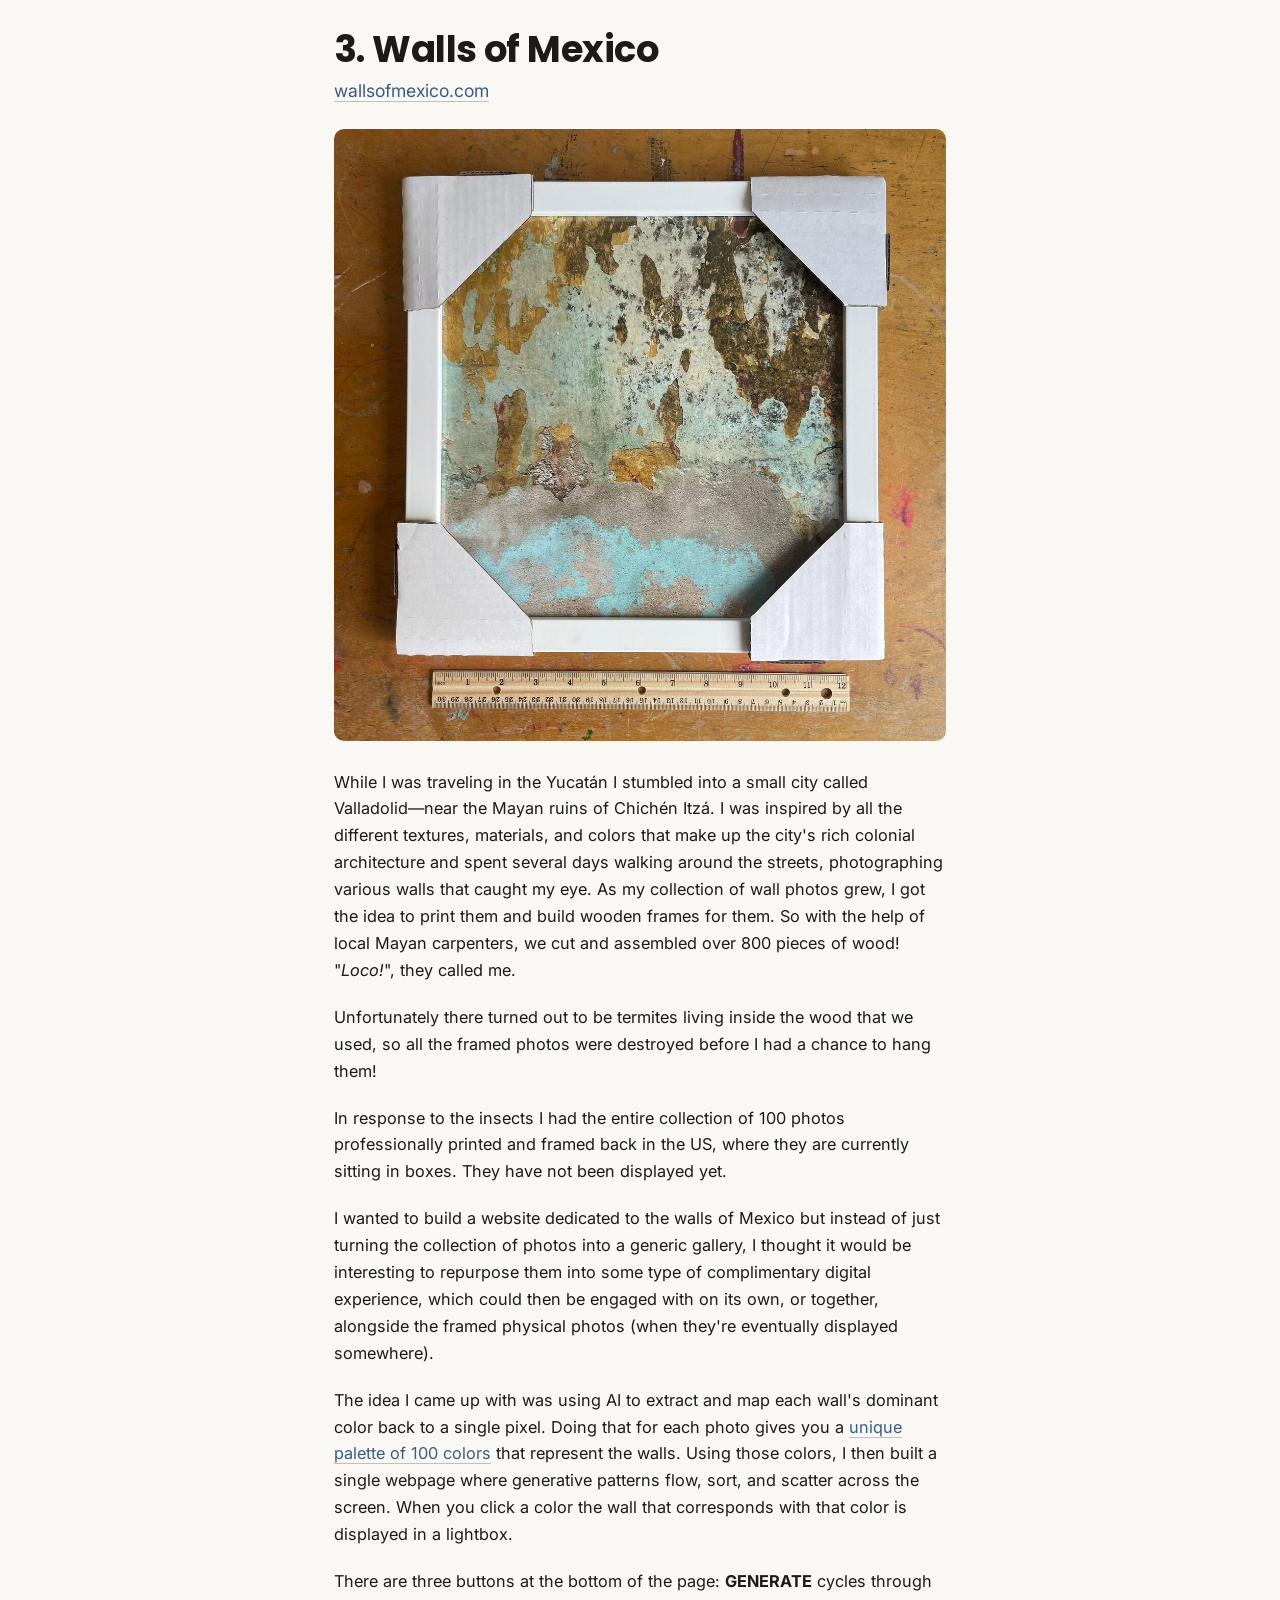
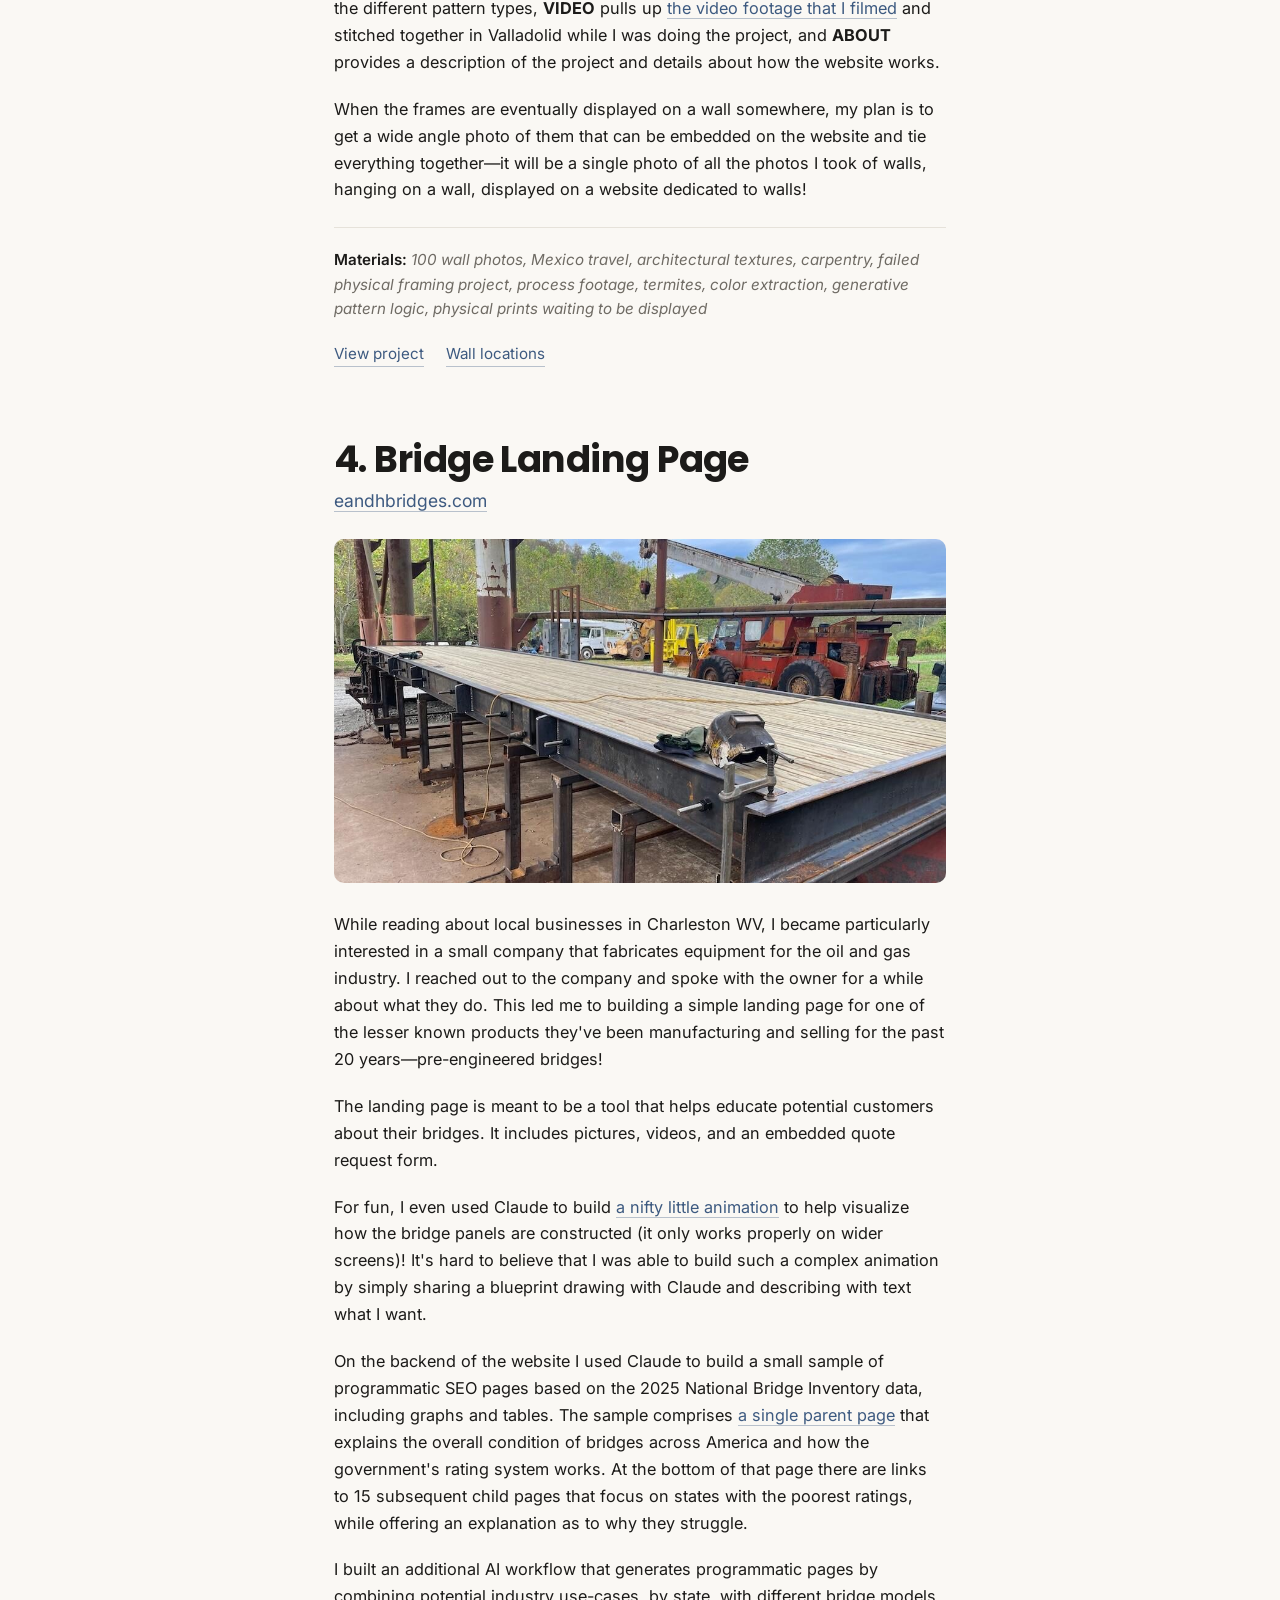
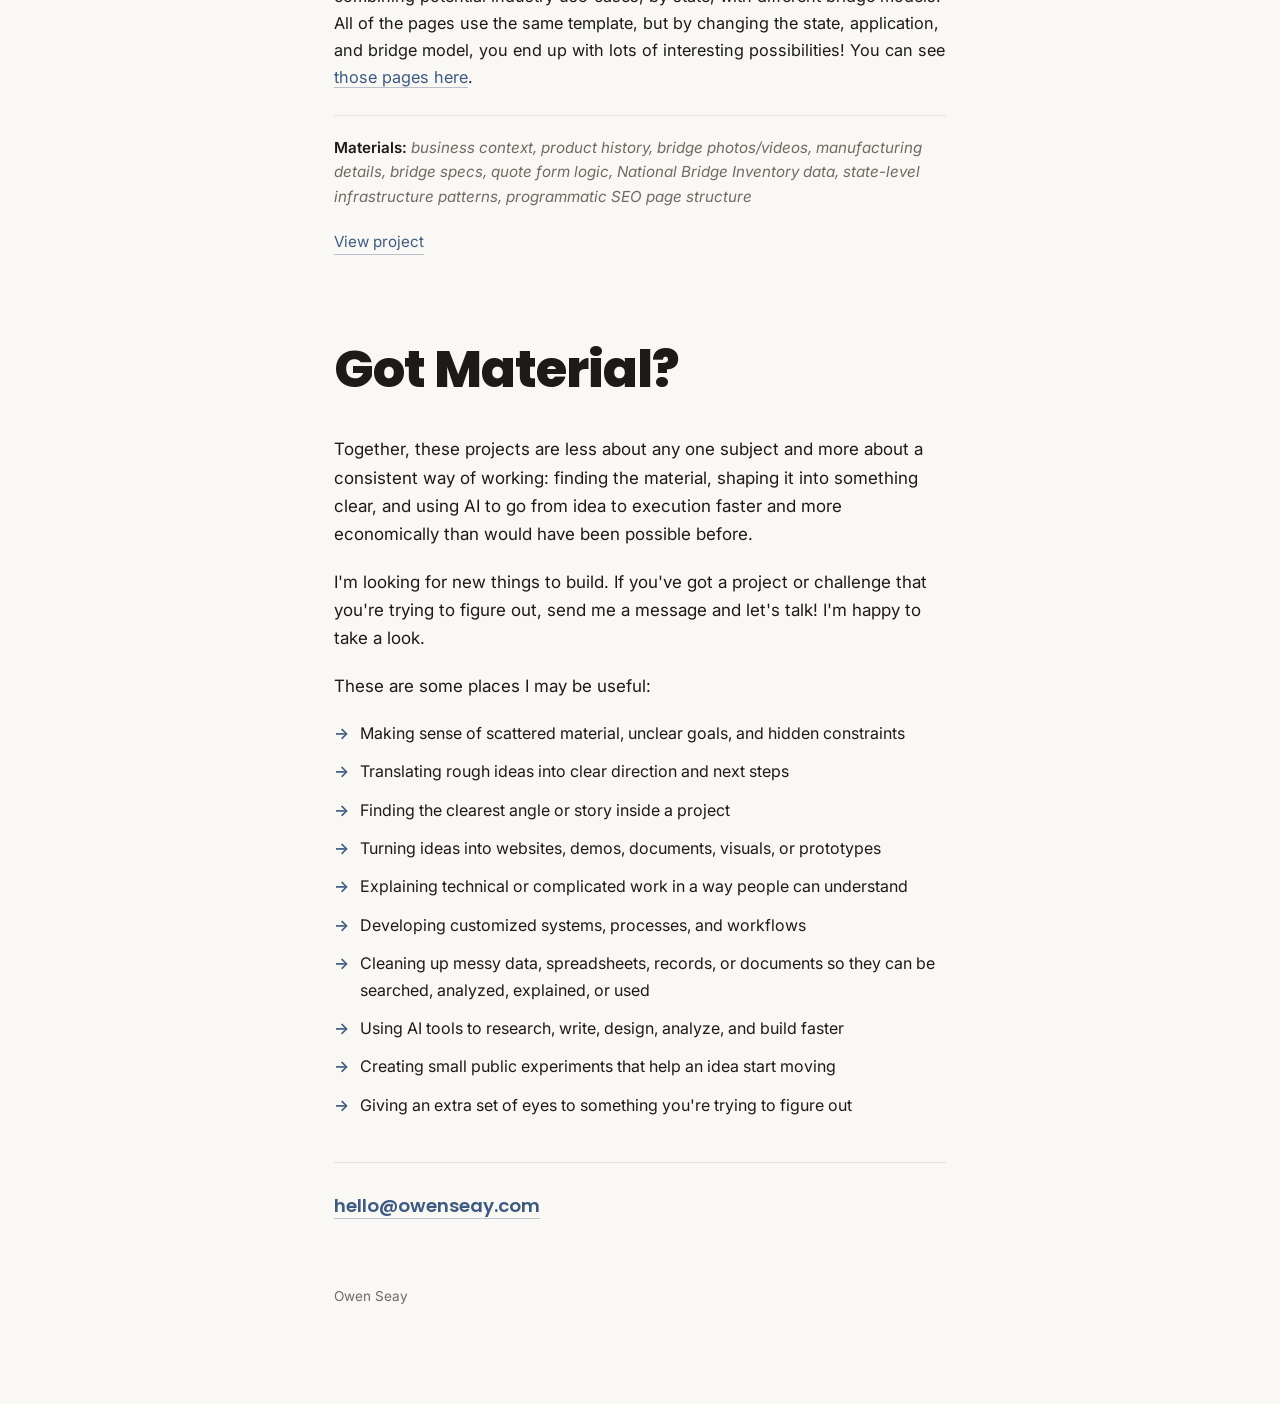
==== commit fb299a44: "Refine site: 2x2 mobile jump nav, more direct closing copy" ====
--- a/index.html
+++ b/index.html
@@ -219,6 +219,15 @@
     .project { margin-top: 52px; }
     .closing { margin-top: 52px; }
     .project-links { gap: 16px; }
+    .jump {
+      display: grid;
+      grid-template-columns: repeat(2, 1fr);
+      gap: 10px;
+      max-width: 320px;
+      margin-left: auto;
+      margin-right: auto;
+    }
+    .jump a { text-align: center; }
   }
 </style>
 </head>
@@ -356,7 +365,7 @@
       <h2 class="closing-title">Got Material?</h2>
       <p>Together, these projects are less about any one subject and more about a consistent way of working: finding the material, shaping it into something clear, and using AI to go from idea to execution faster and more economically than would have been possible before.</p>
 
-      <p>If you have a question or need help with a project or challenge, send me a message and I'll take a look. I'm happy to help if I can. If it turns into paid work, that would be a separate conversation.</p>
+      <p>I'm looking for new things to build. If you've got a project or challenge that you're trying to figure out, send me a message and let's talk! I'm happy to take a look.</p>
 
       <p>These are some places I may be useful:</p>
       <ul class="uses">
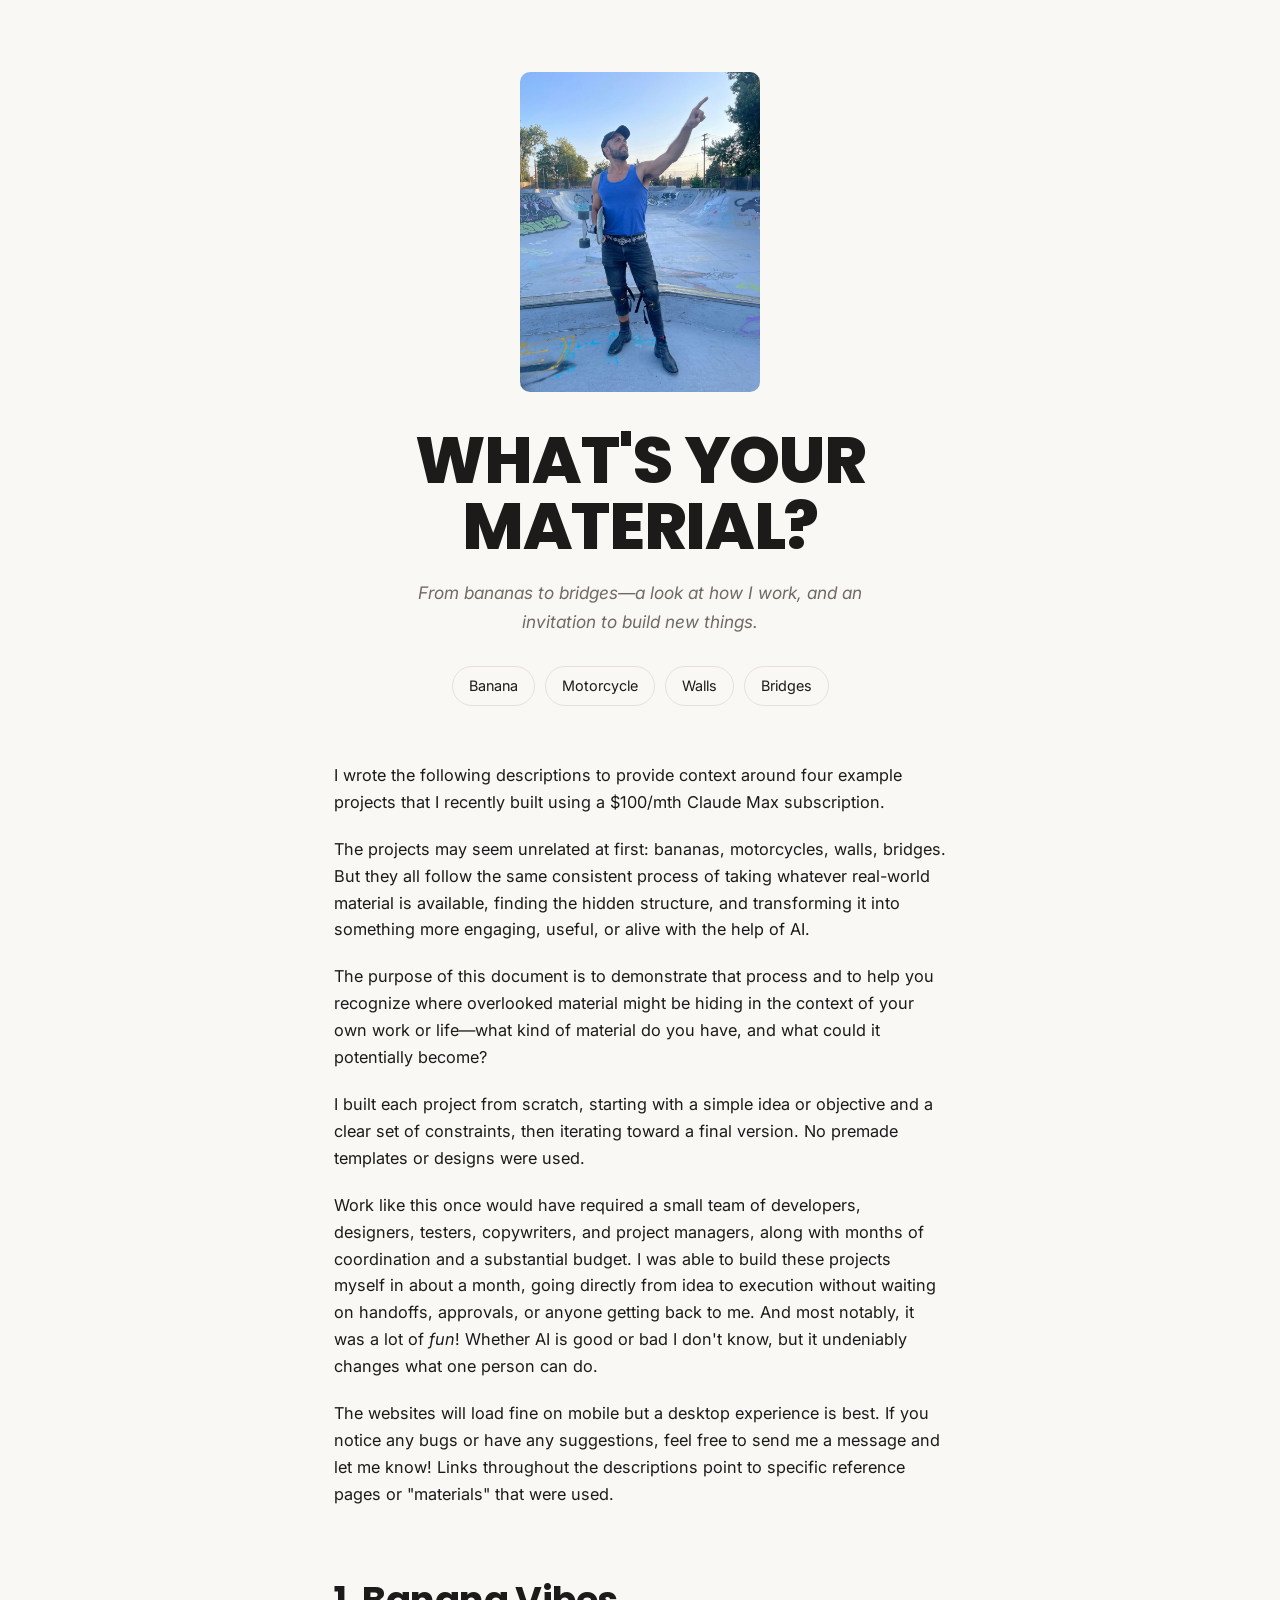
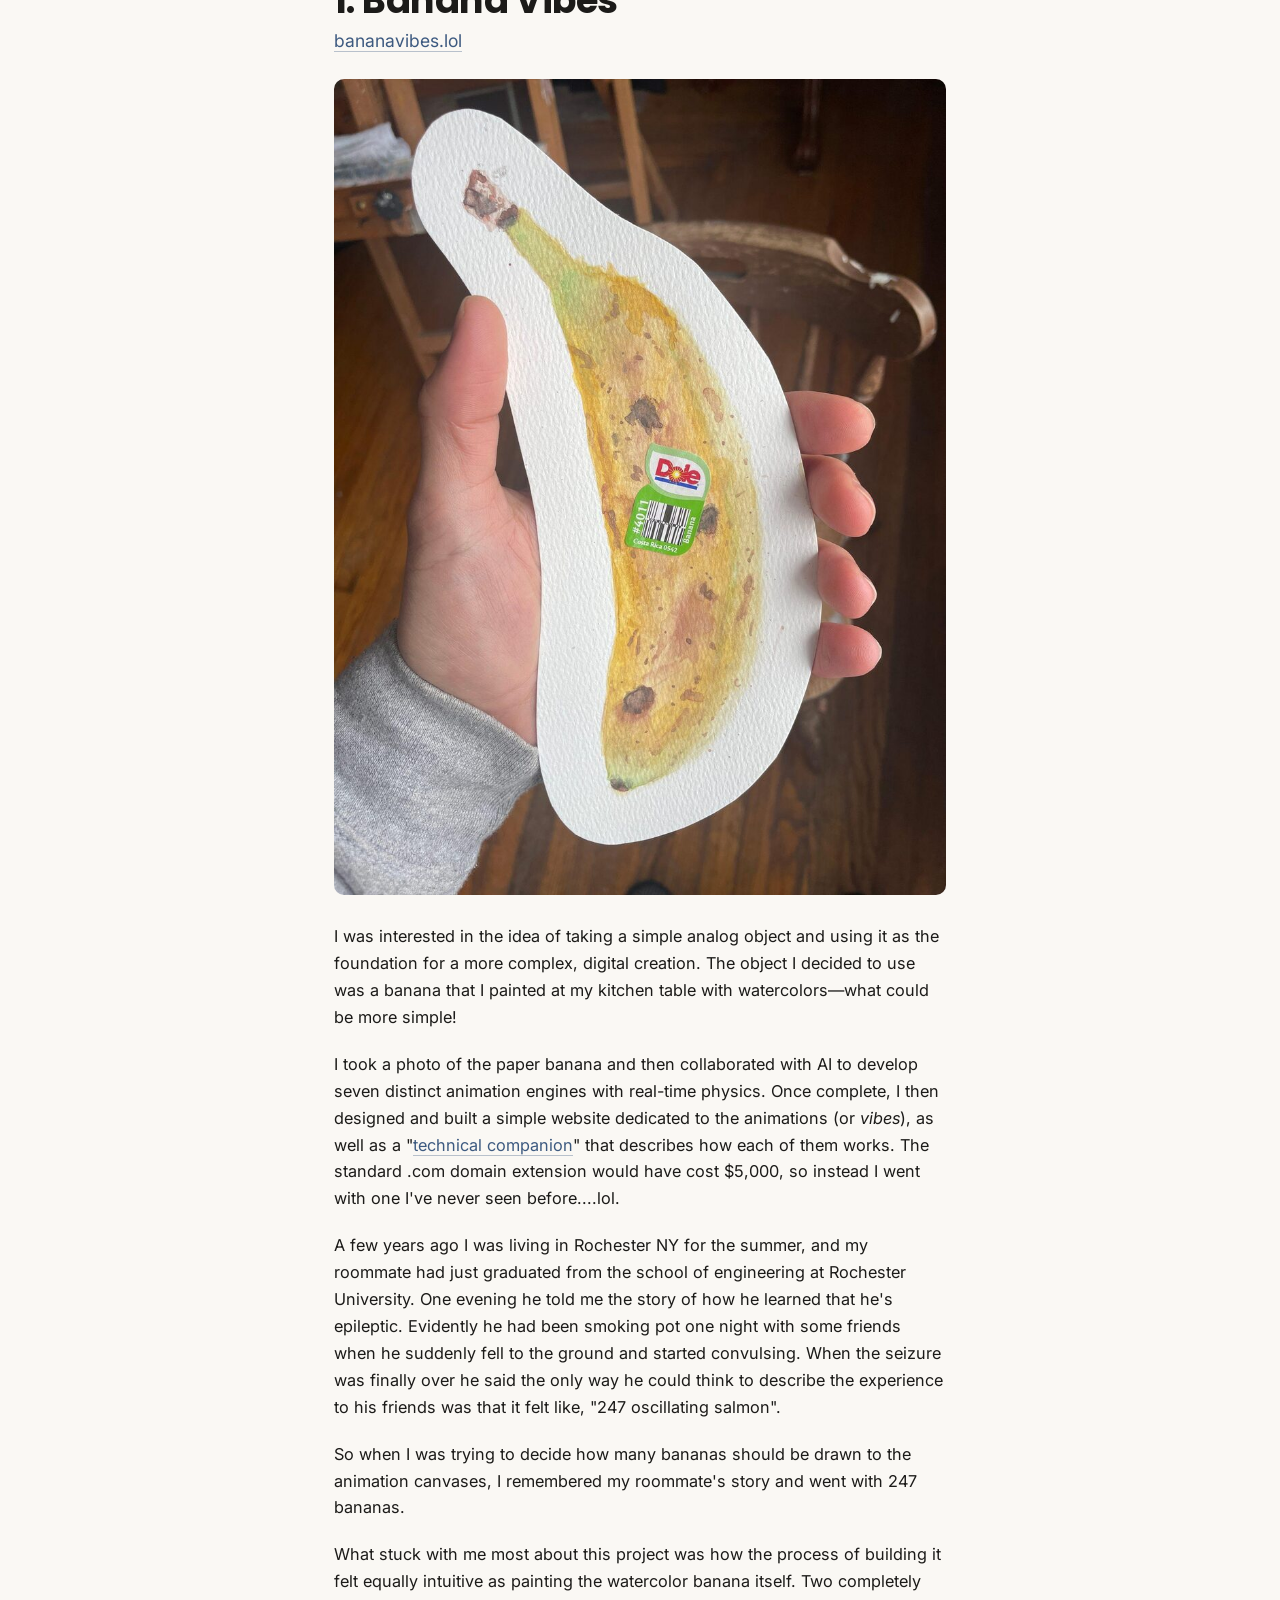
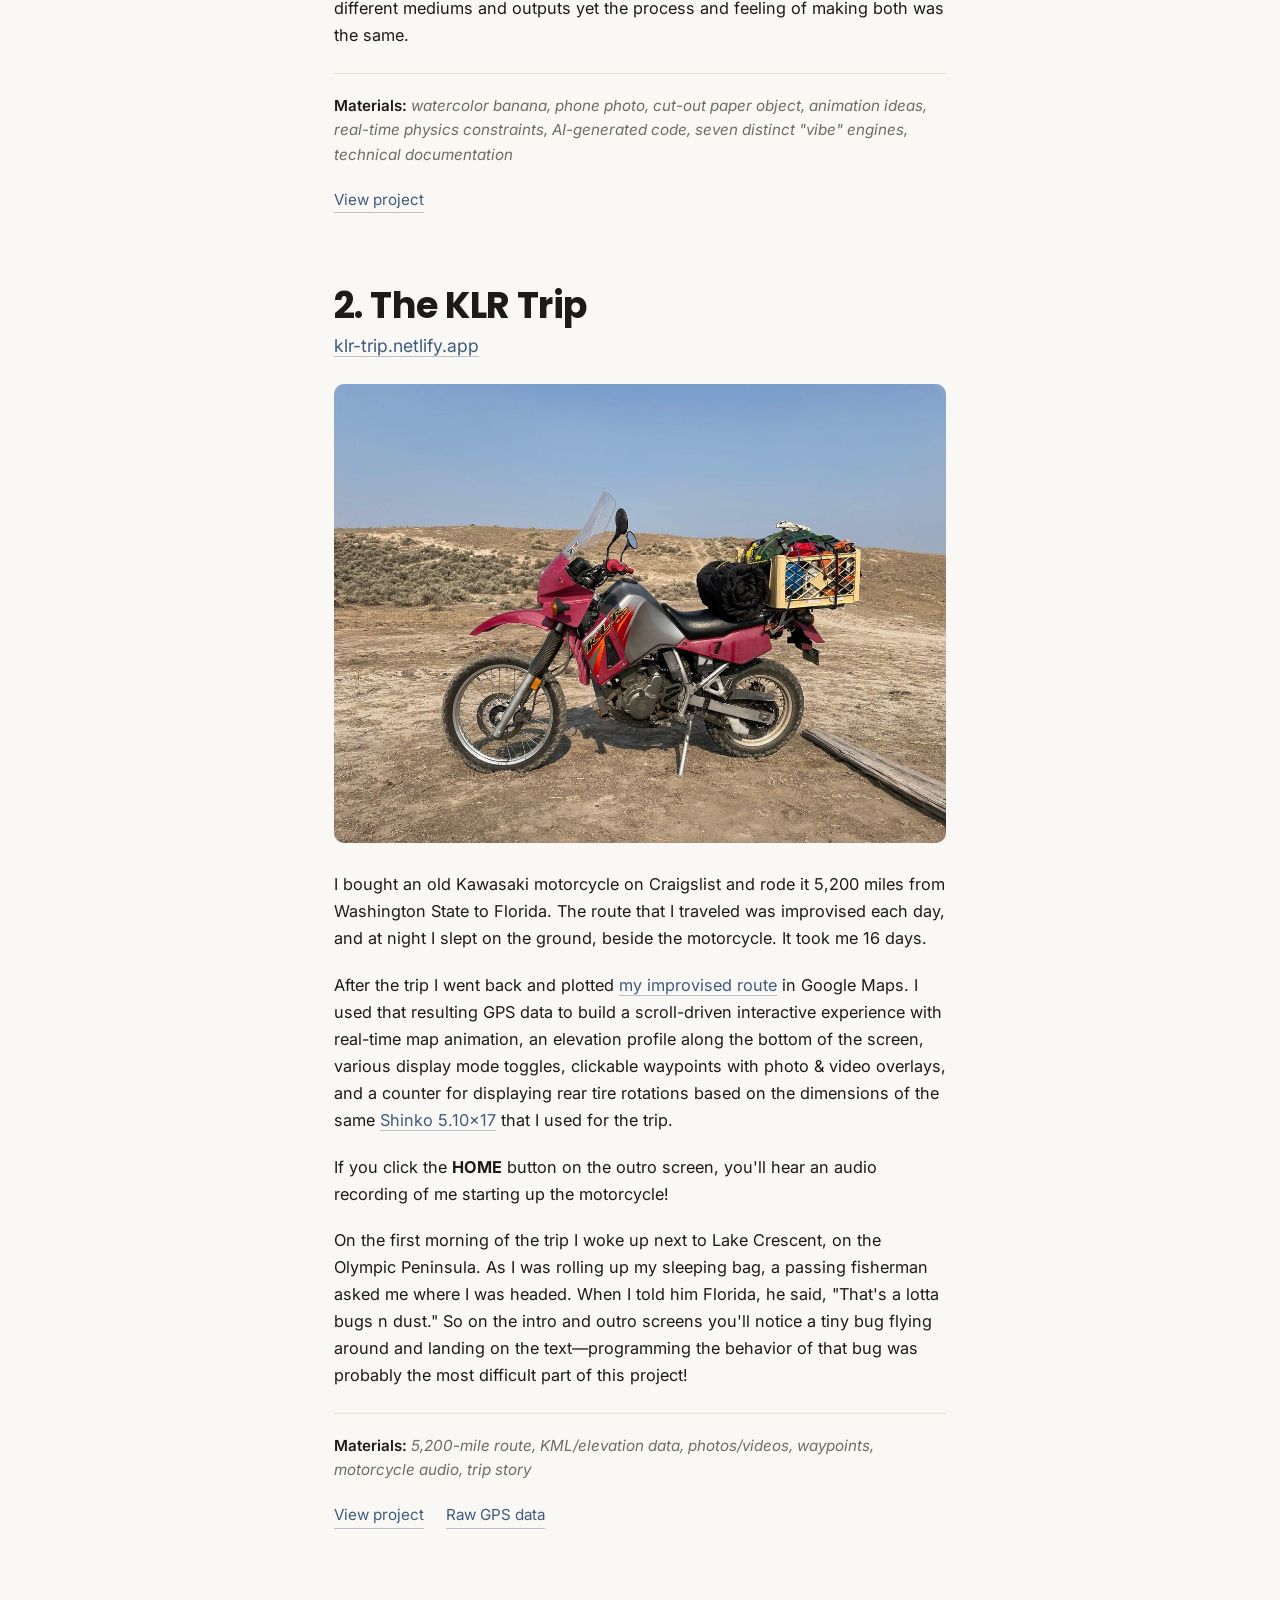
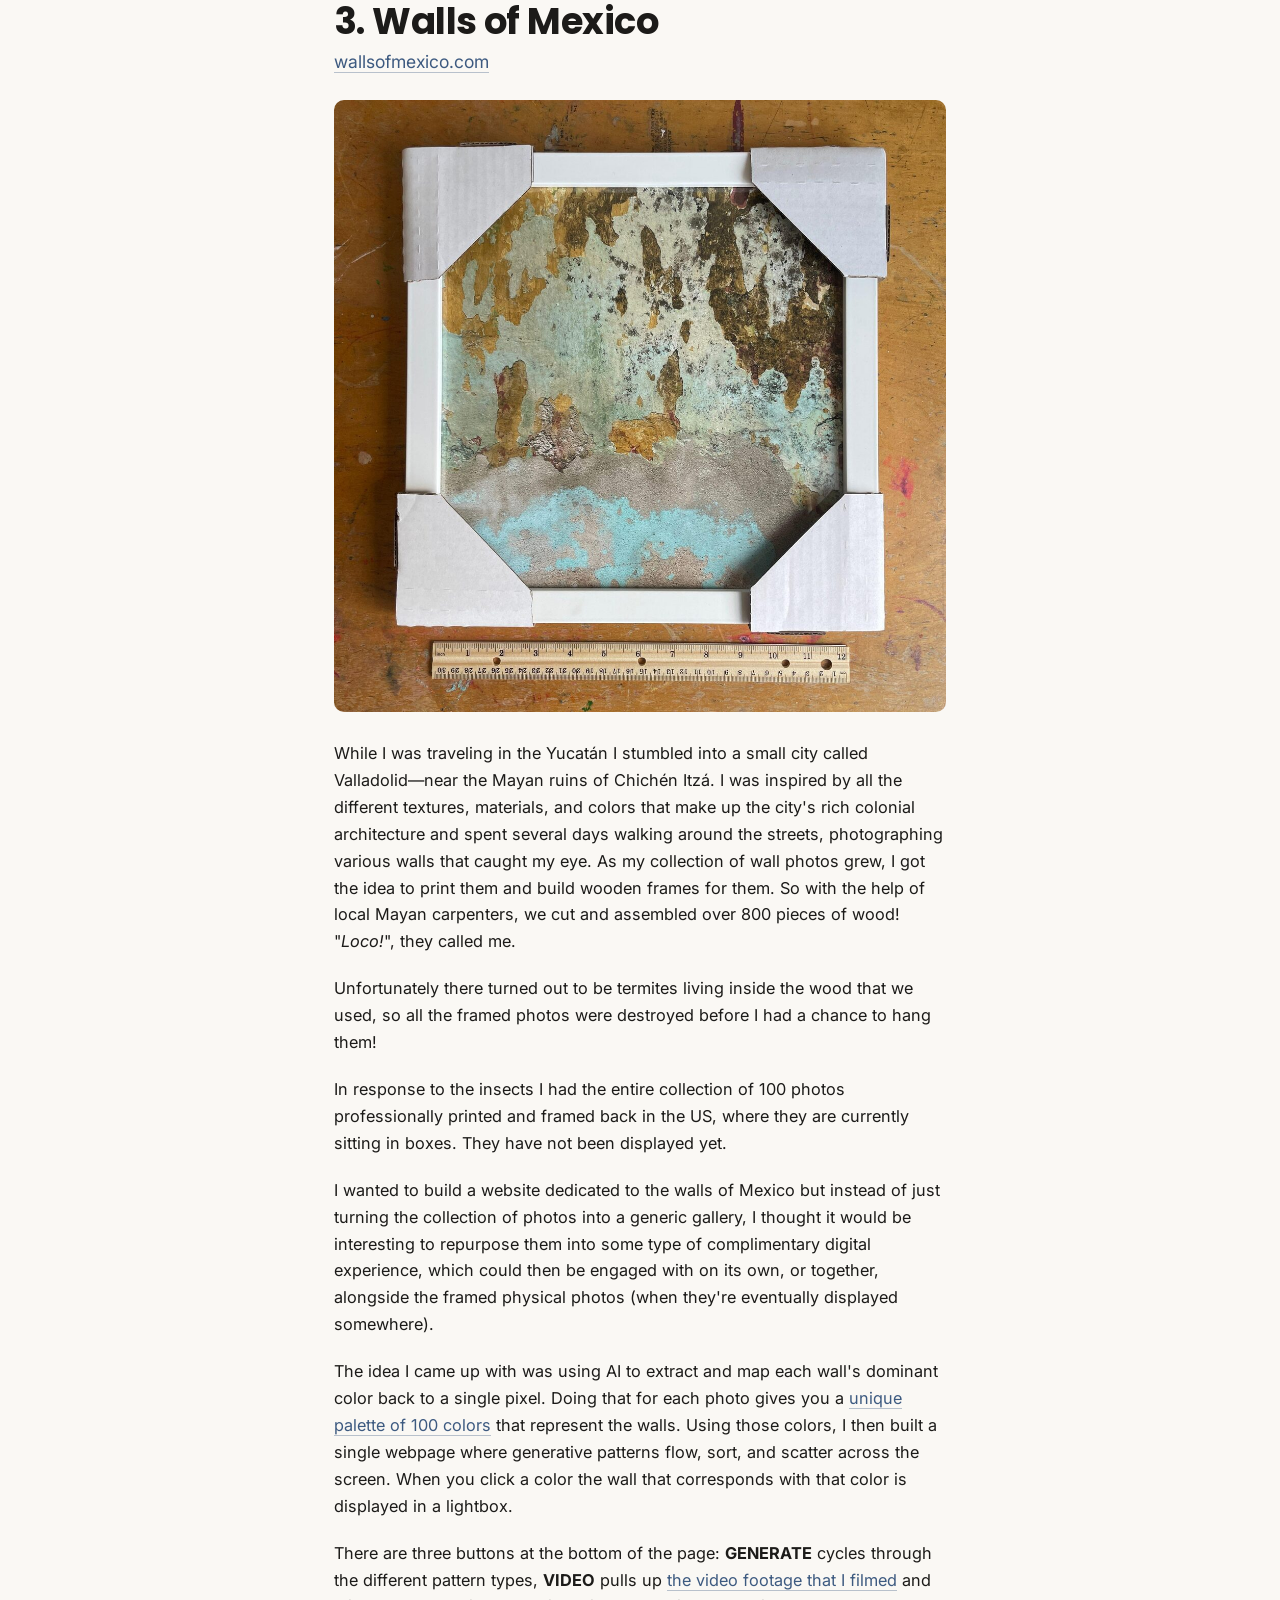
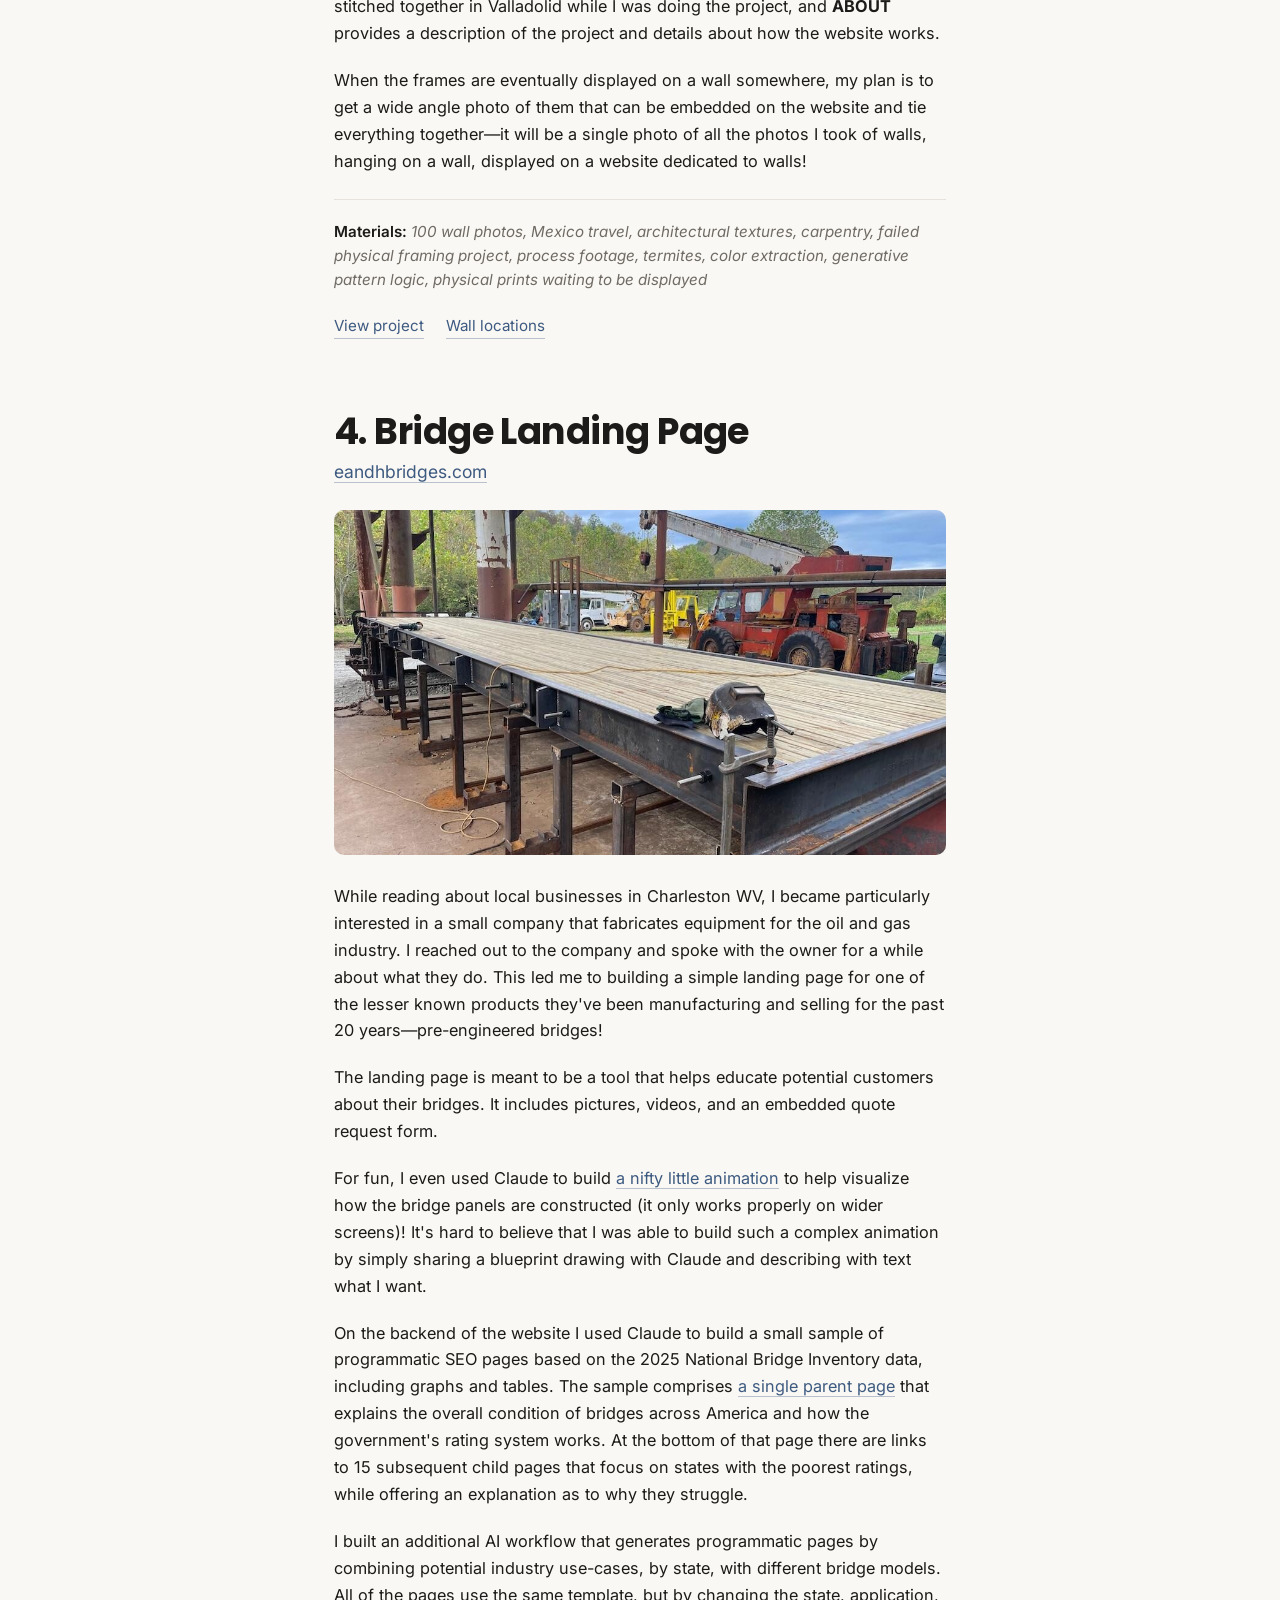
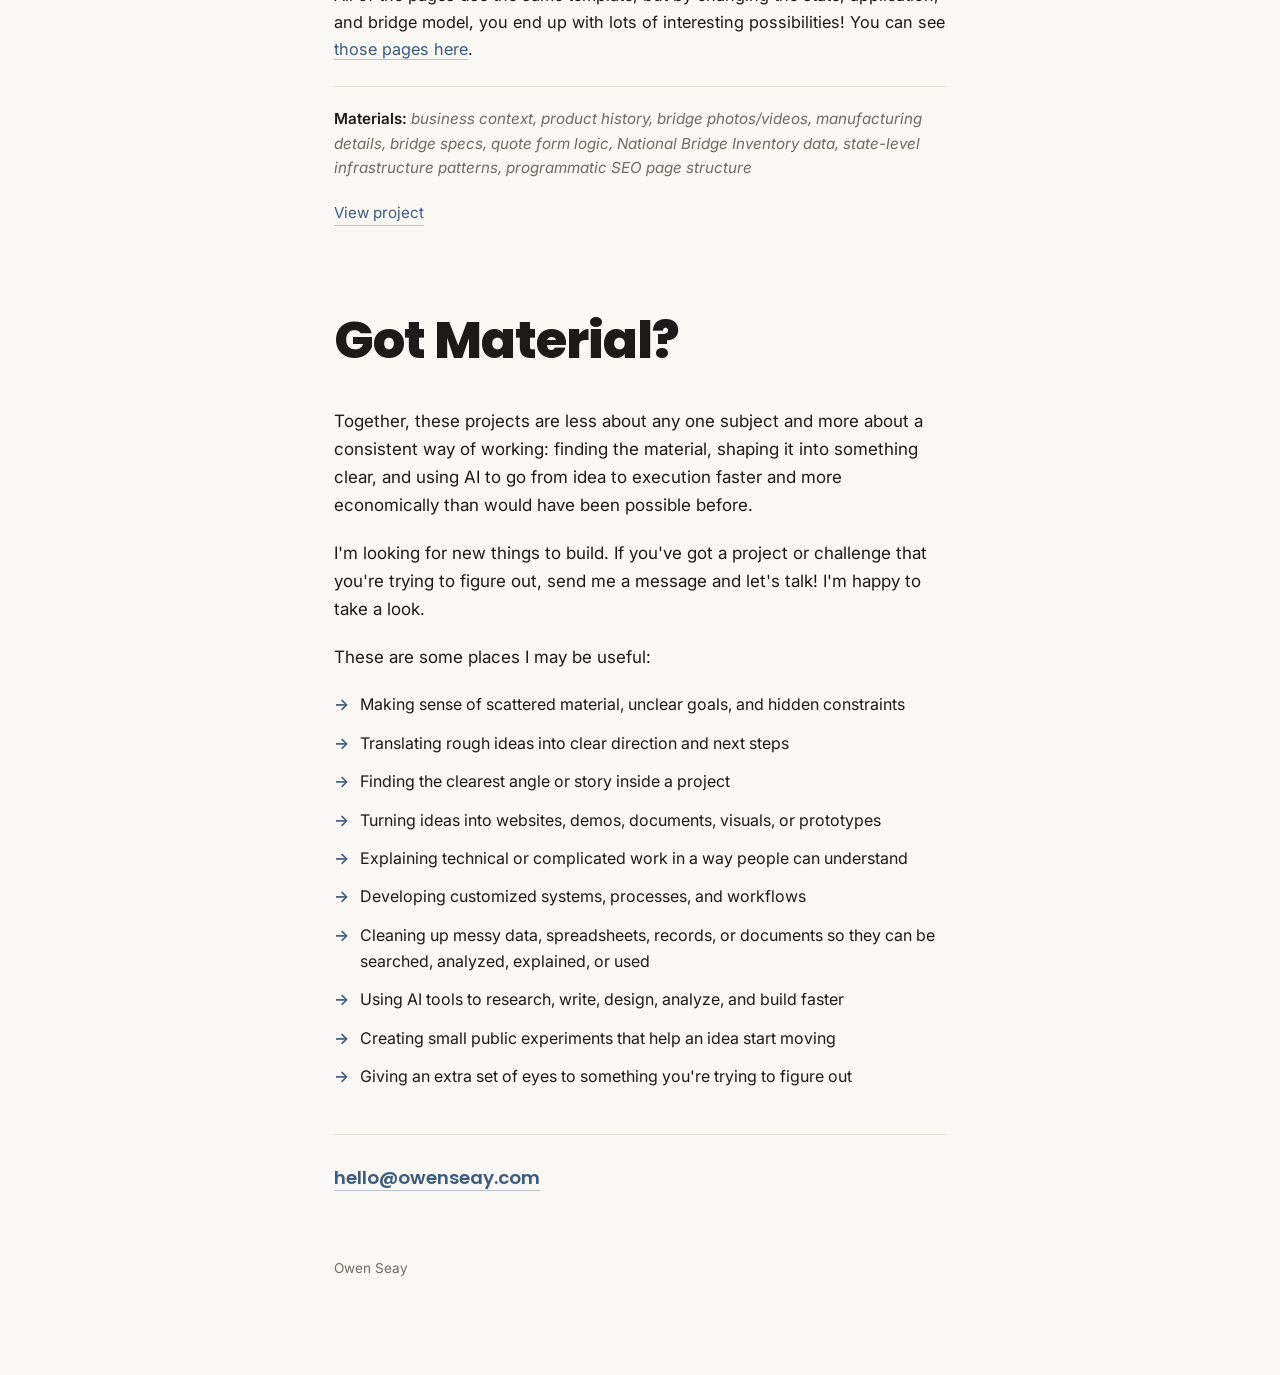
==== commit a359b1cb: "Update hero subtitle with invitation, tighten copy" ====
--- a/index.html
+++ b/index.html
@@ -86,7 +86,7 @@
     font-style: italic;
     color: var(--muted);
     font-size: 1.08rem;
-    max-width: 30ch;
+    max-width: 42ch;
     margin: 0 auto;
   }
 
@@ -239,7 +239,7 @@
     <header class="hero">
       <img class="hero-photo" src="owen-skatepark.jpg" alt="Owen Seay pointing, at a skatepark">
       <h1 class="hero-title">What's Your Material?</h1>
-      <p class="hero-sub">From bananas to bridges: four examples of turning real-world material into digital things.</p>
+      <p class="hero-sub">From bananas to bridges—a look at how I work, and an invitation to build new things.</p>
       <nav class="jump" aria-label="Jump to a project">
         <a href="#banana">Banana</a>
         <a href="#motorcycle">Motorcycle</a>
@@ -250,7 +250,7 @@
 
     <!-- INTRO -->
     <section class="intro">
-      <p>I wrote the following descriptions to provide context around four experimental projects that I recently built using a $100/mth Claude Max subscription.</p>
+      <p>I wrote the following descriptions to provide context around four example projects that I recently built using a $100/mth Claude Max subscription.</p>
 
       <p>The projects may seem unrelated at first: bananas, motorcycles, walls, bridges. But they all follow the same consistent process of taking whatever real-world material is available, finding the hidden structure, and transforming it into something more engaging, useful, or alive with the help of AI.</p>
 
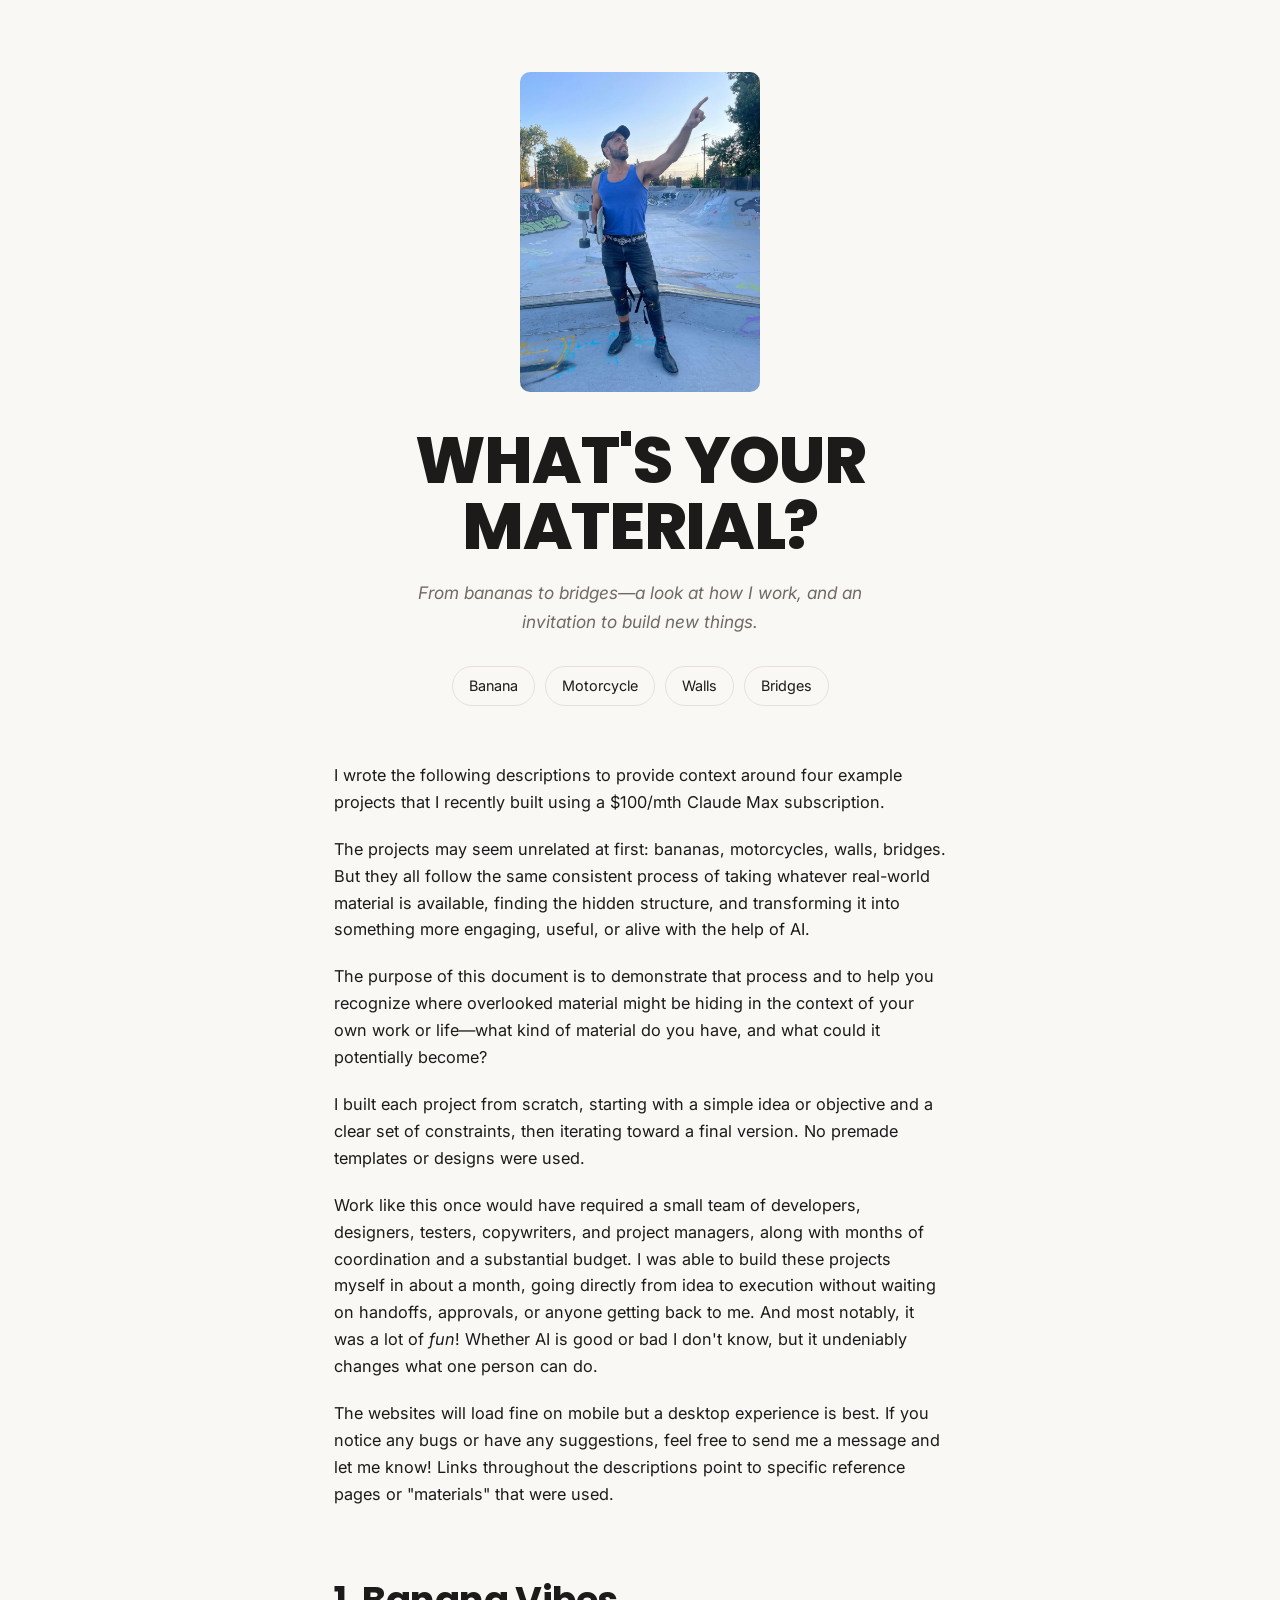
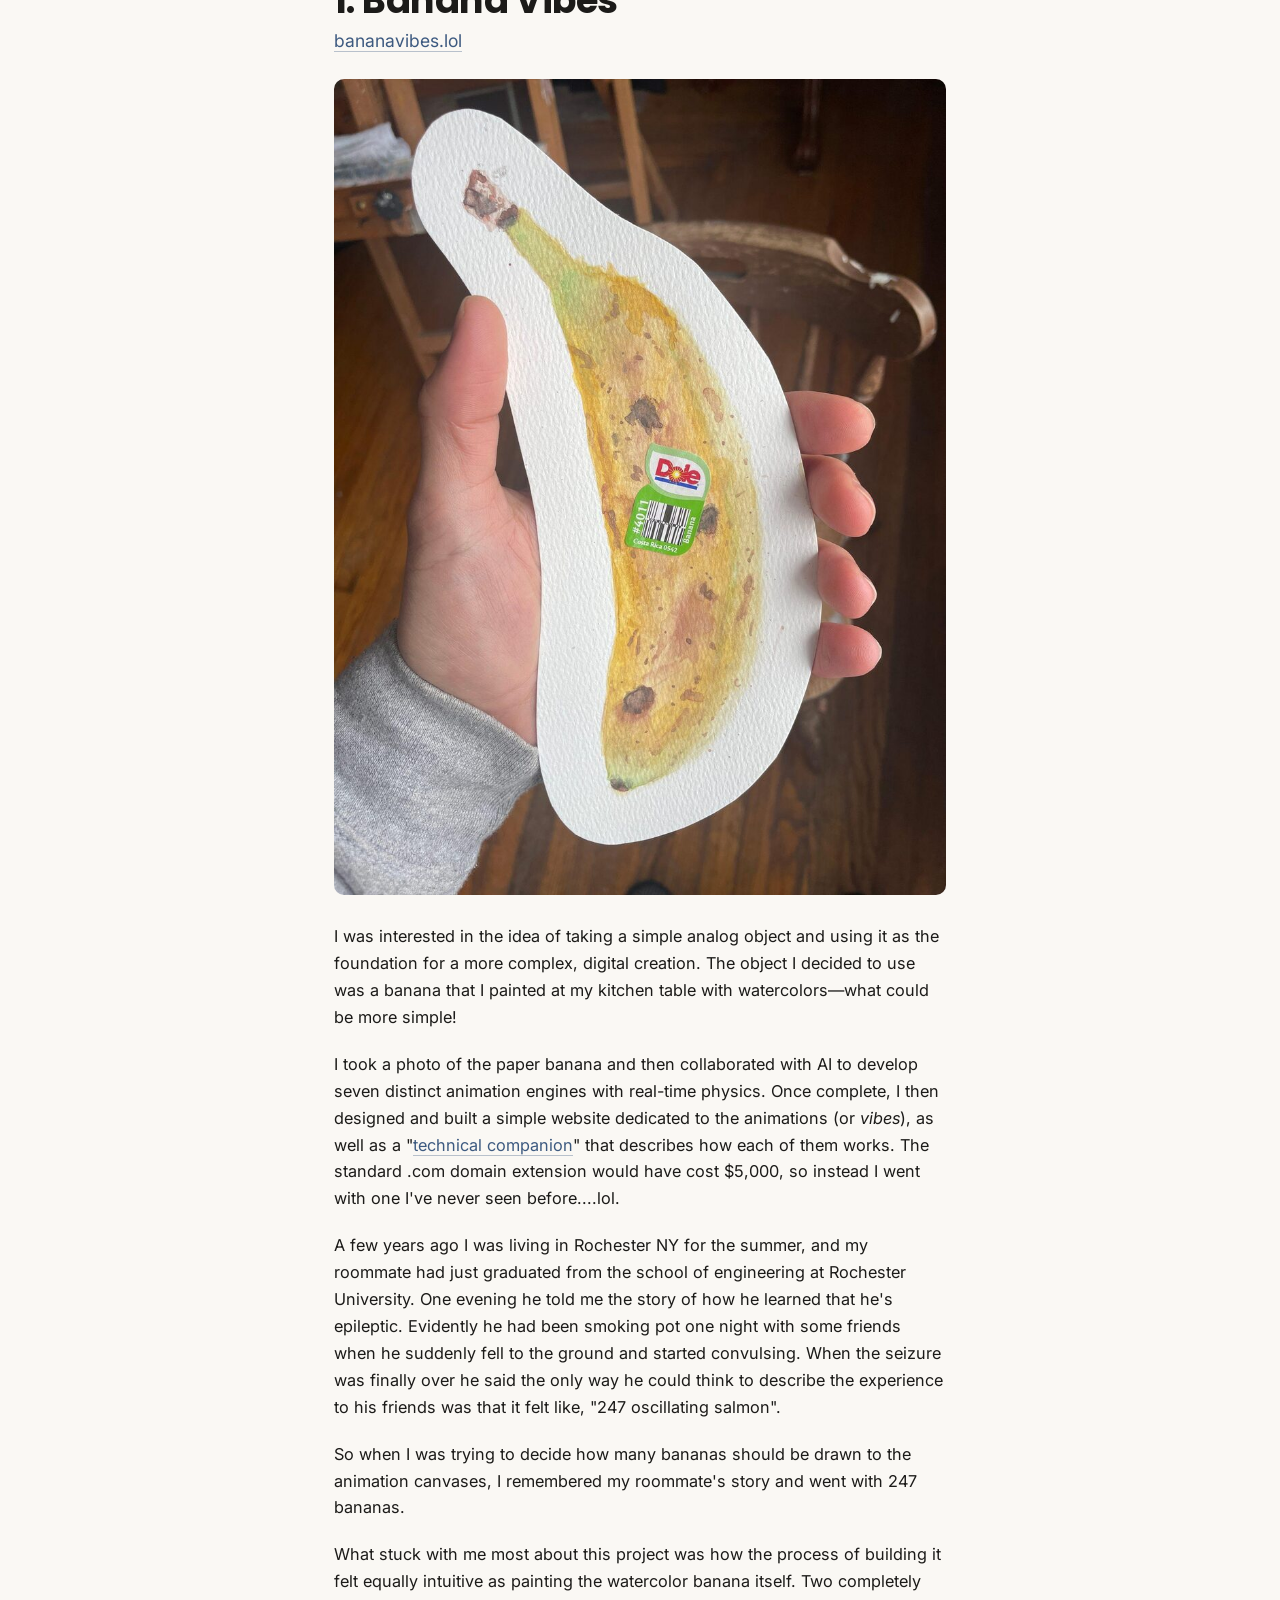
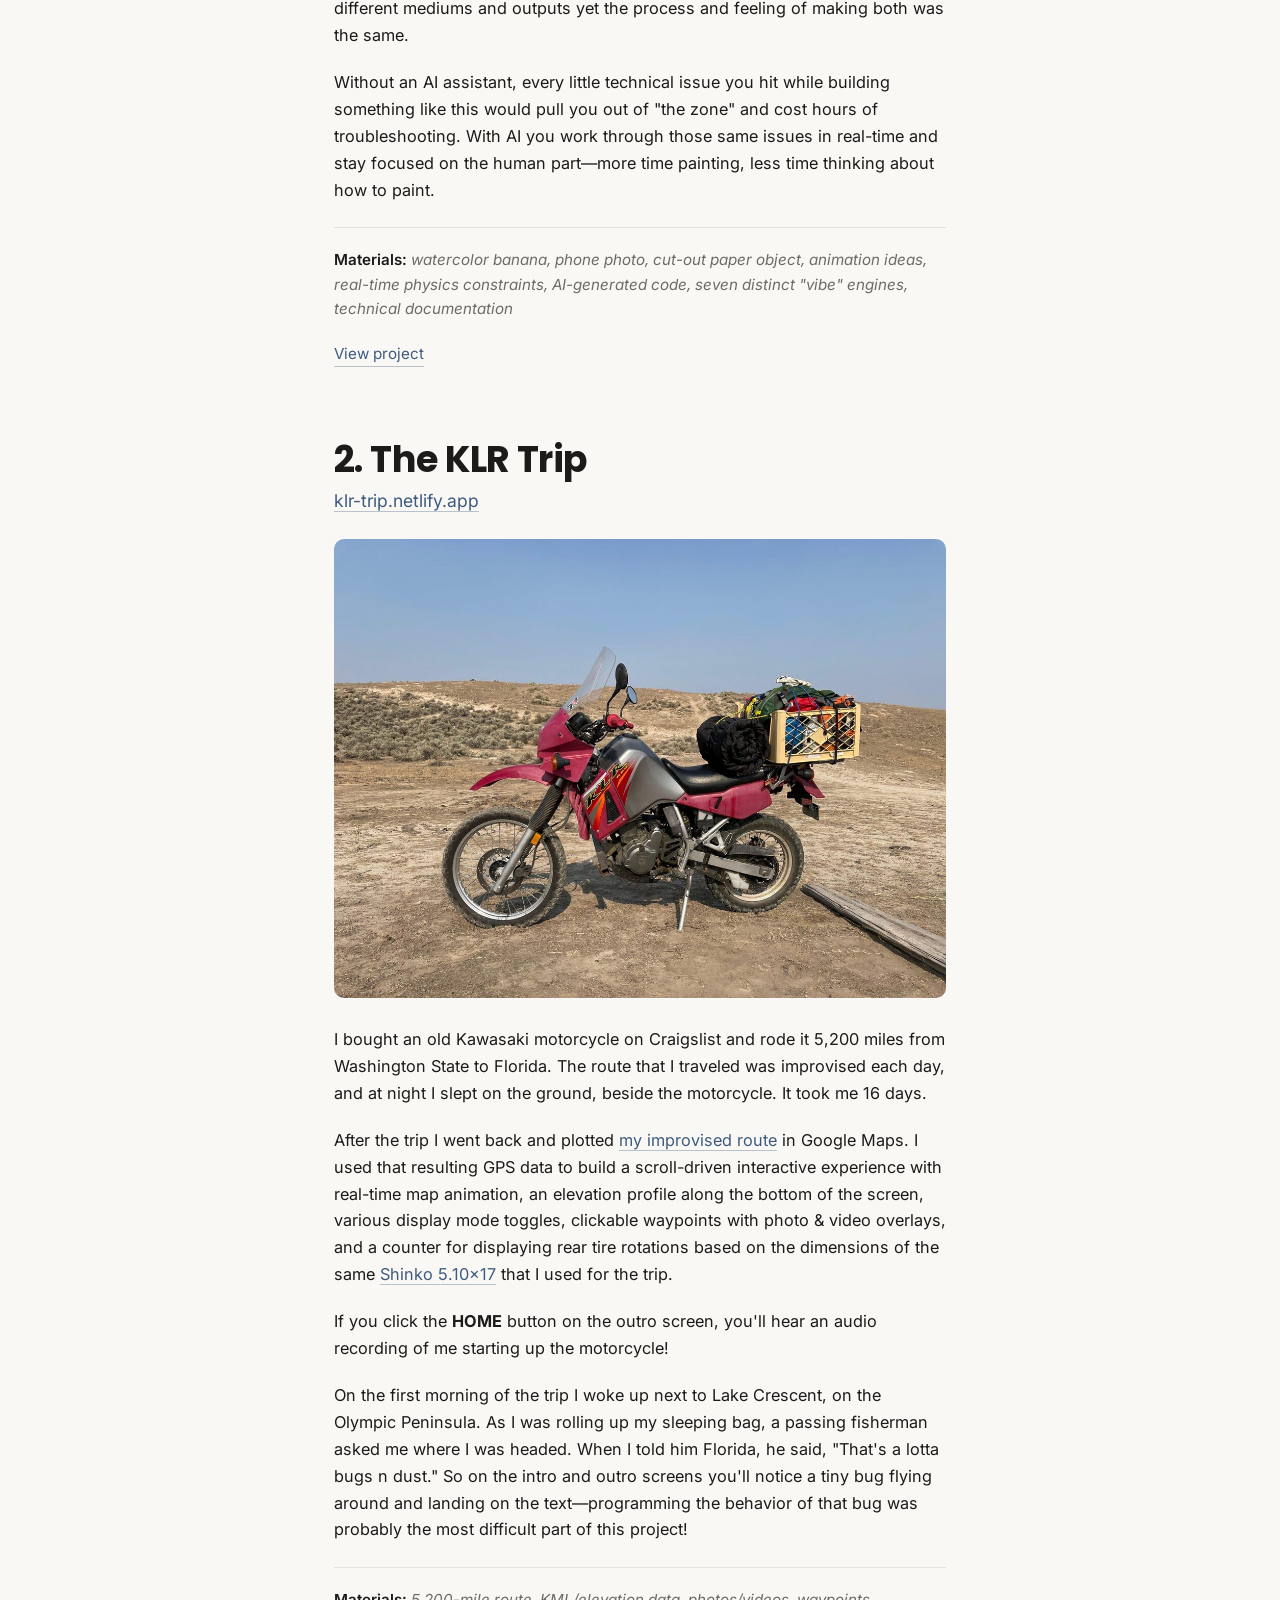
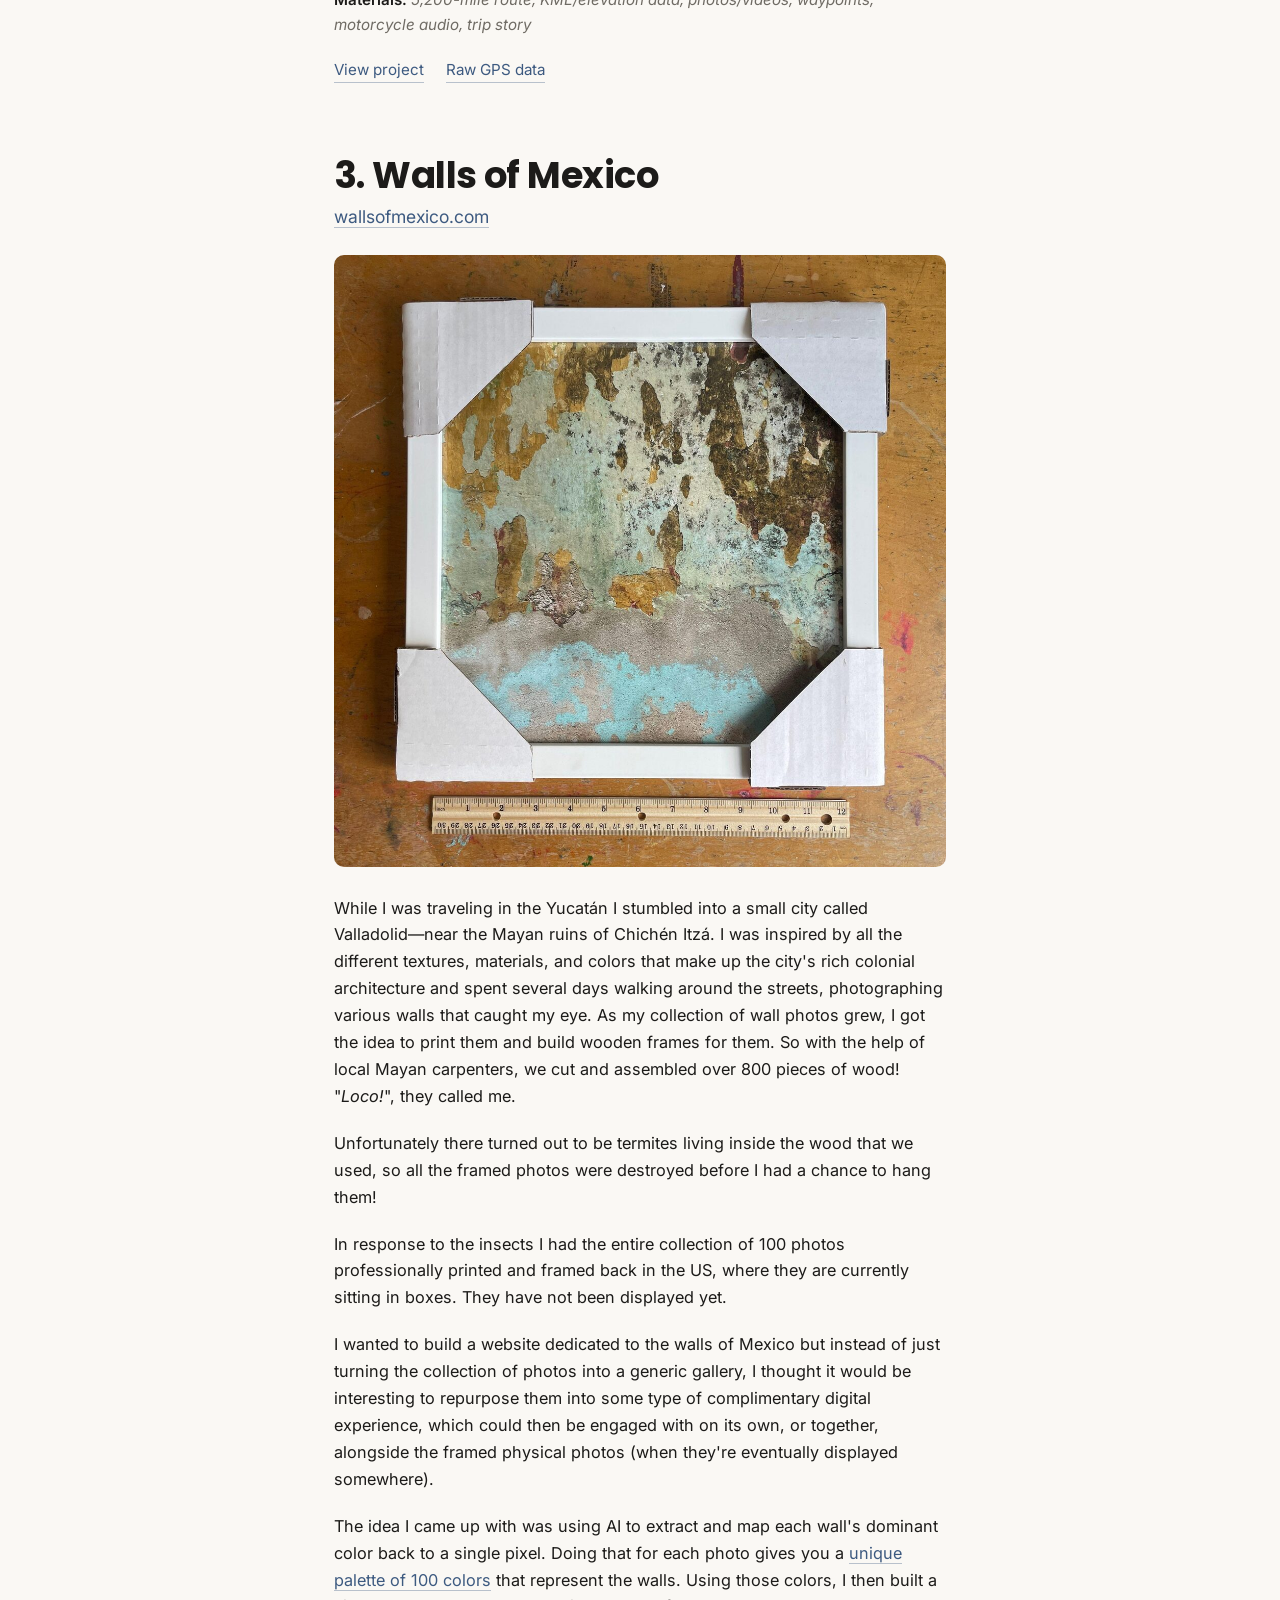
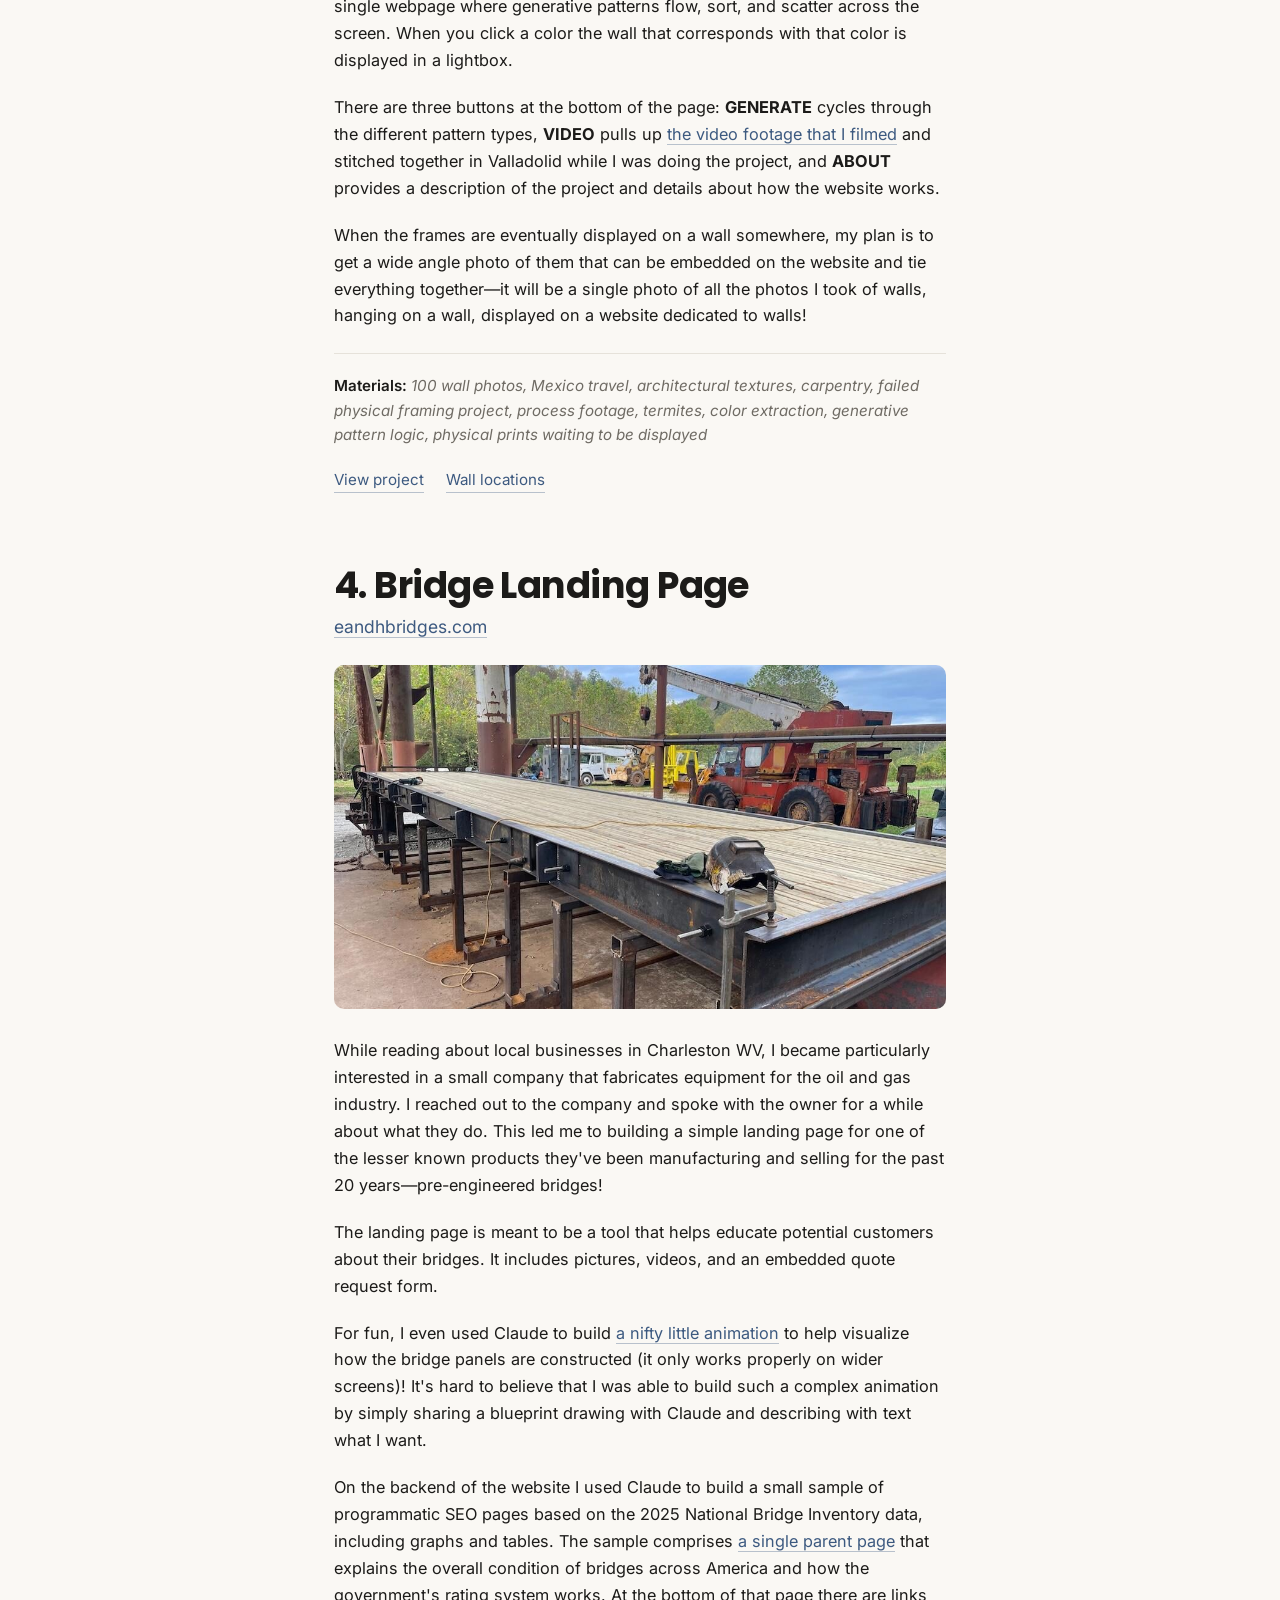
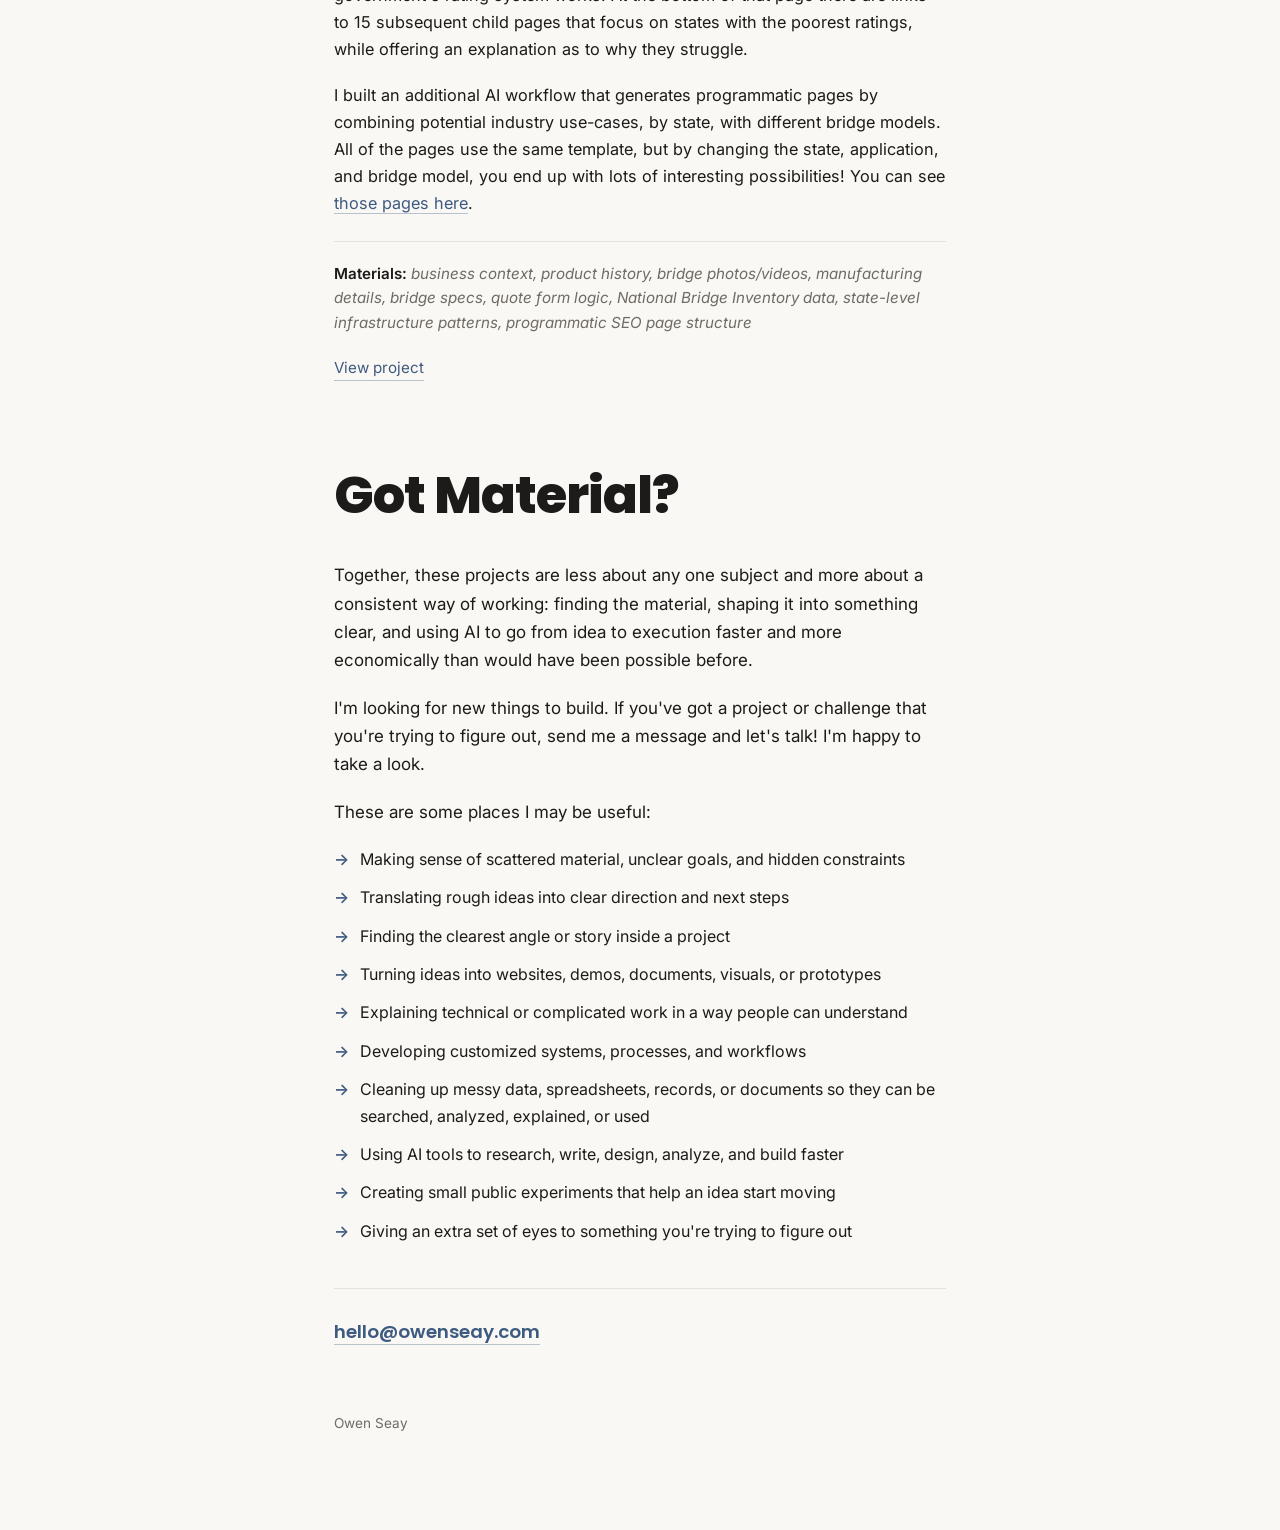
==== commit 6b6250c5: "Add AI-and-creative-focus paragraph to Banana Vibes" ====
--- a/index.html
+++ b/index.html
@@ -279,6 +279,8 @@
         <p>So when I was trying to decide how many bananas should be drawn to the animation canvases, I remembered my roommate's story and went with 247 bananas.</p>
 
         <p>What stuck with me most about this project was how the process of building it felt equally intuitive as painting the watercolor banana itself. Two completely different mediums and outputs yet the process and feeling of making both was the same.</p>
+
+        <p>Without an AI assistant, every little technical issue you hit while building something like this would pull you out of "the zone" and cost hours of troubleshooting. With AI you work through those same issues in real-time and stay focused on the human part—more time painting, less time thinking about how to paint.</p>
       </div>
       <p class="materials"><b>Materials:</b> watercolor banana, phone photo, cut-out paper object, animation ideas, real-time physics constraints, AI-generated code, seven distinct "vibe" engines, technical documentation</p>
       <div class="project-links">
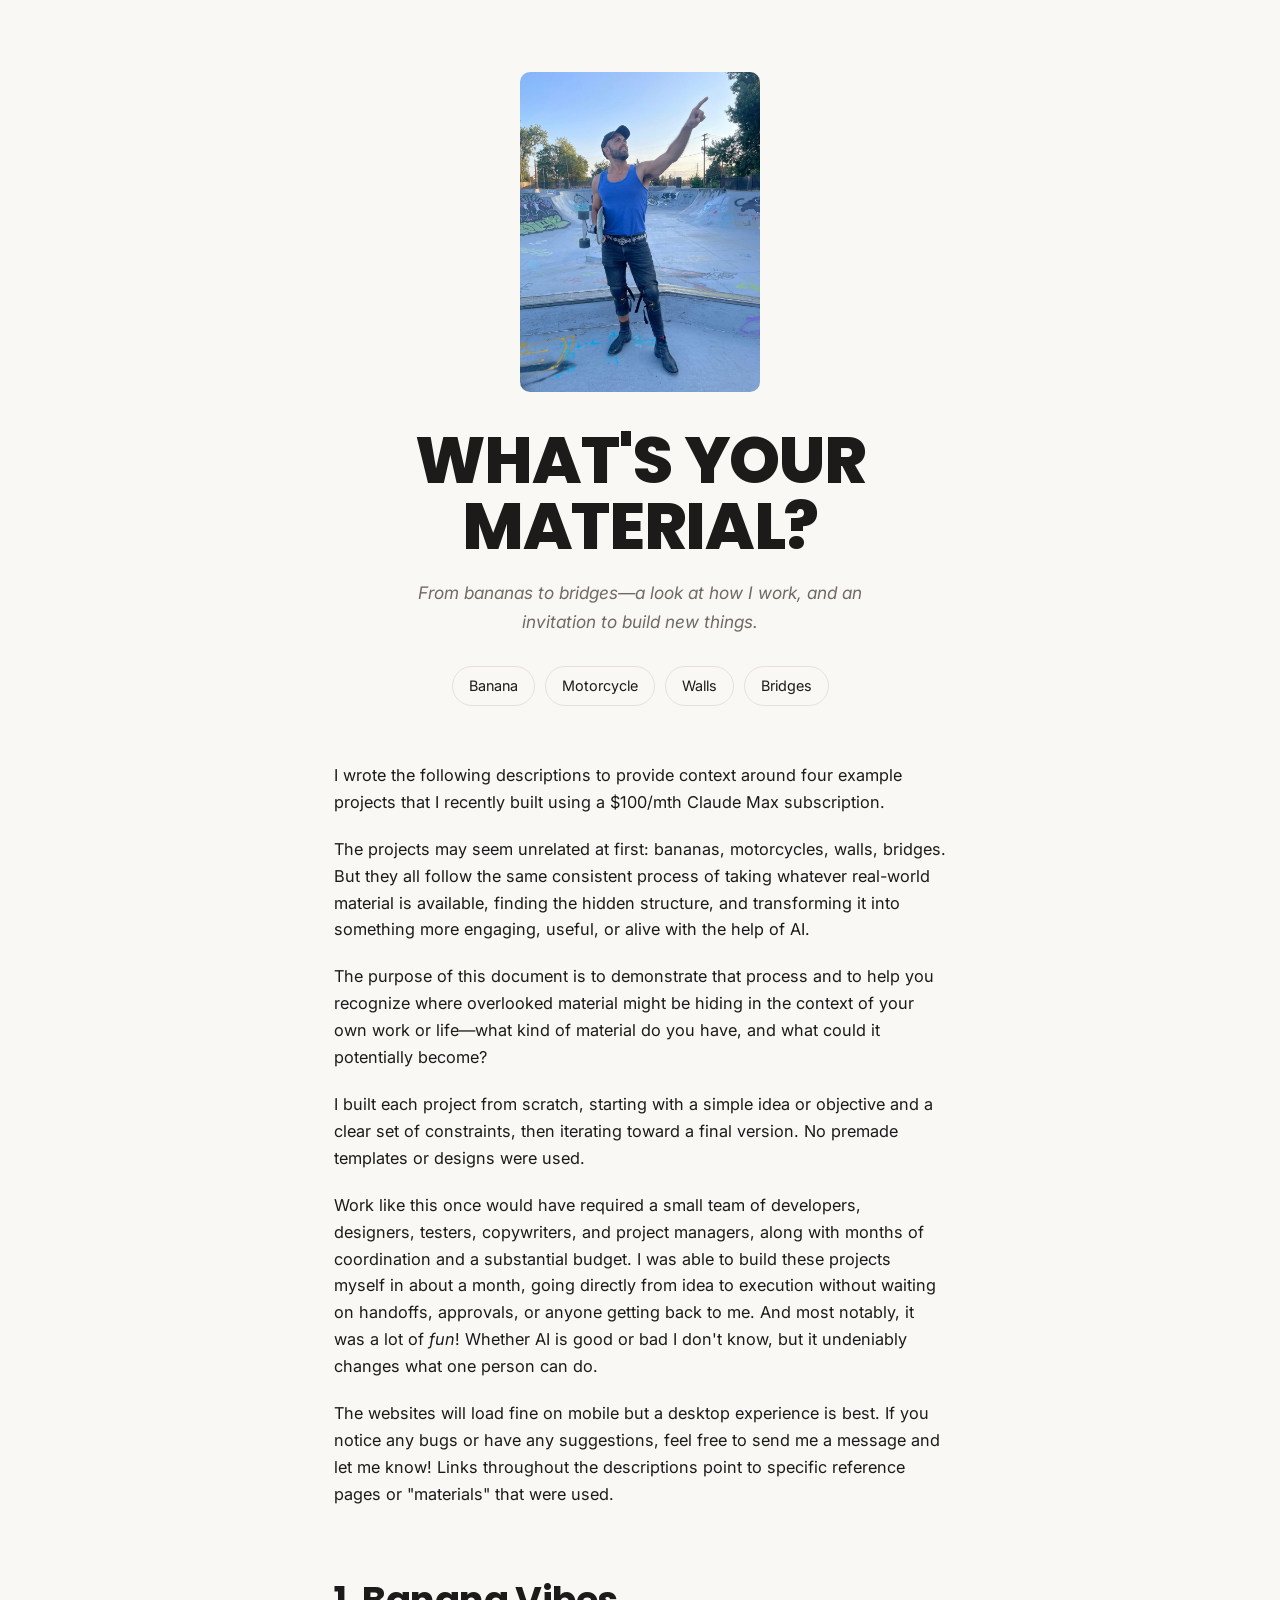
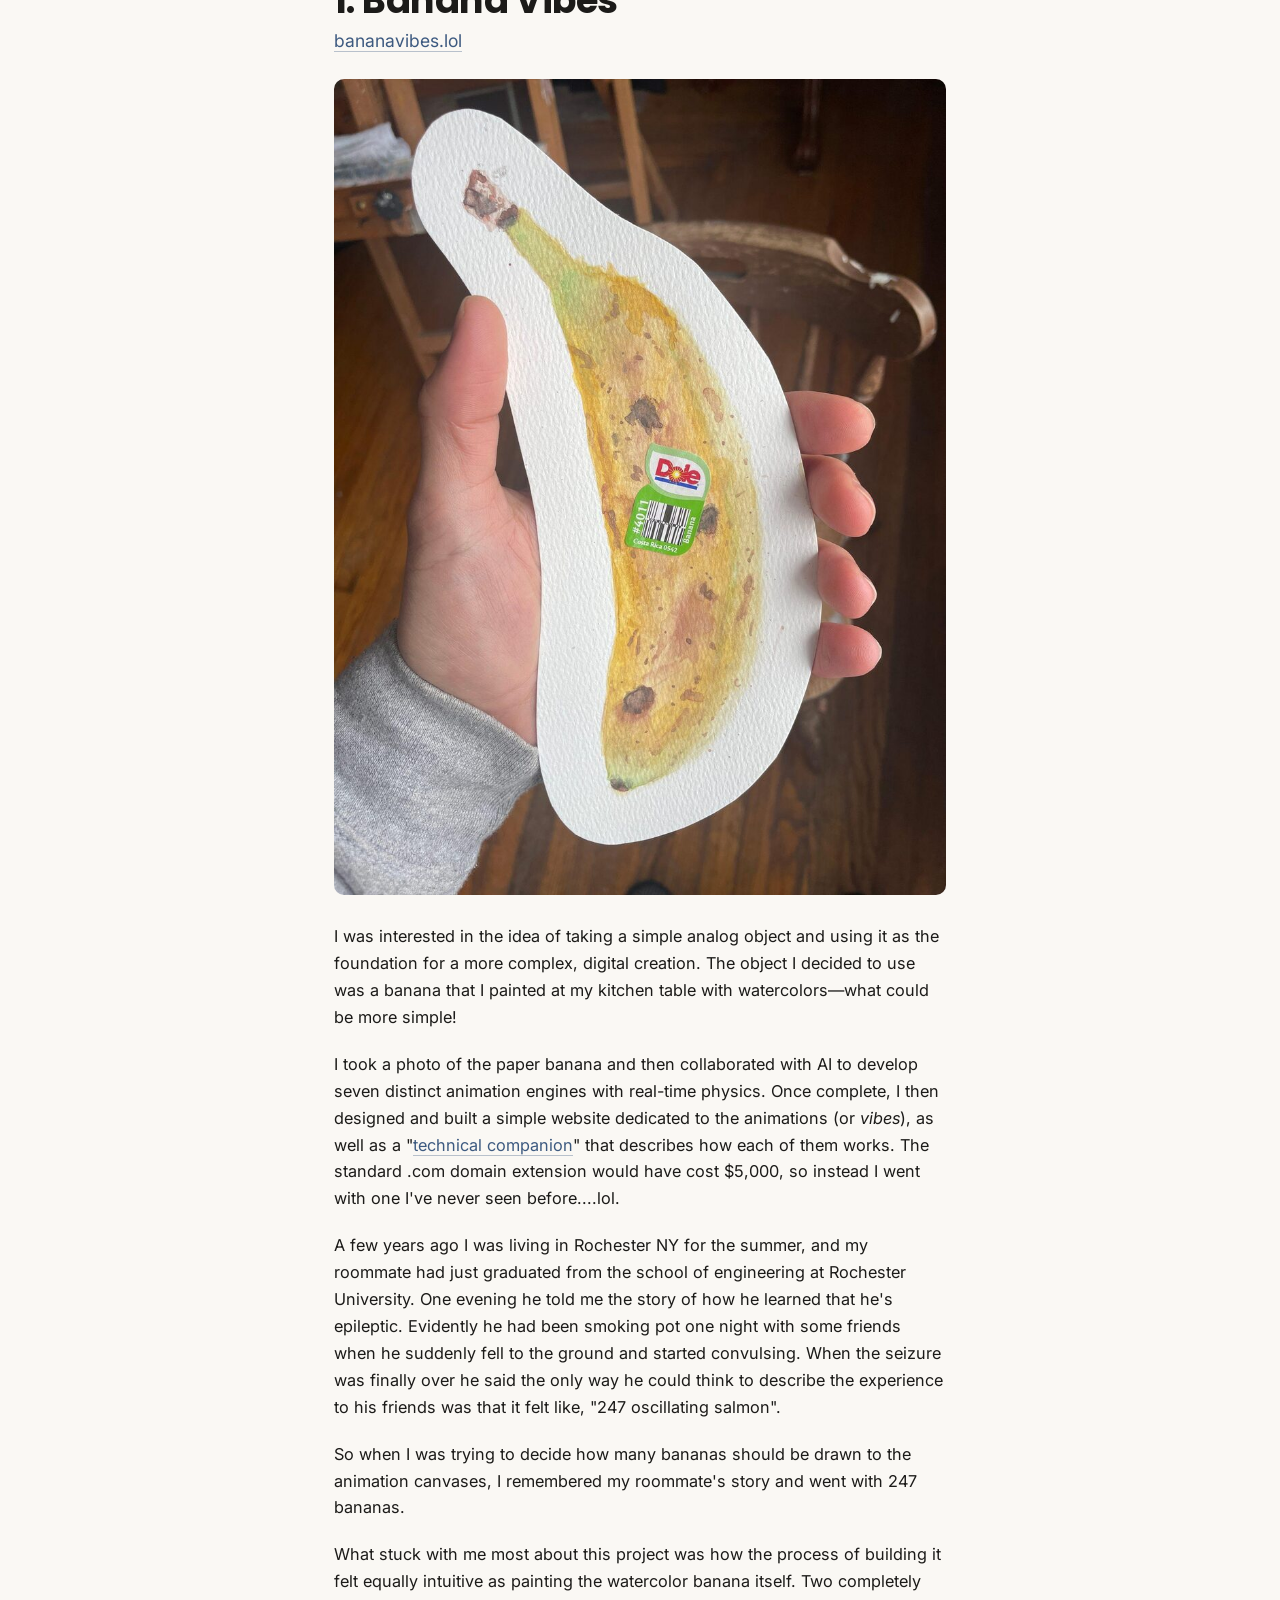
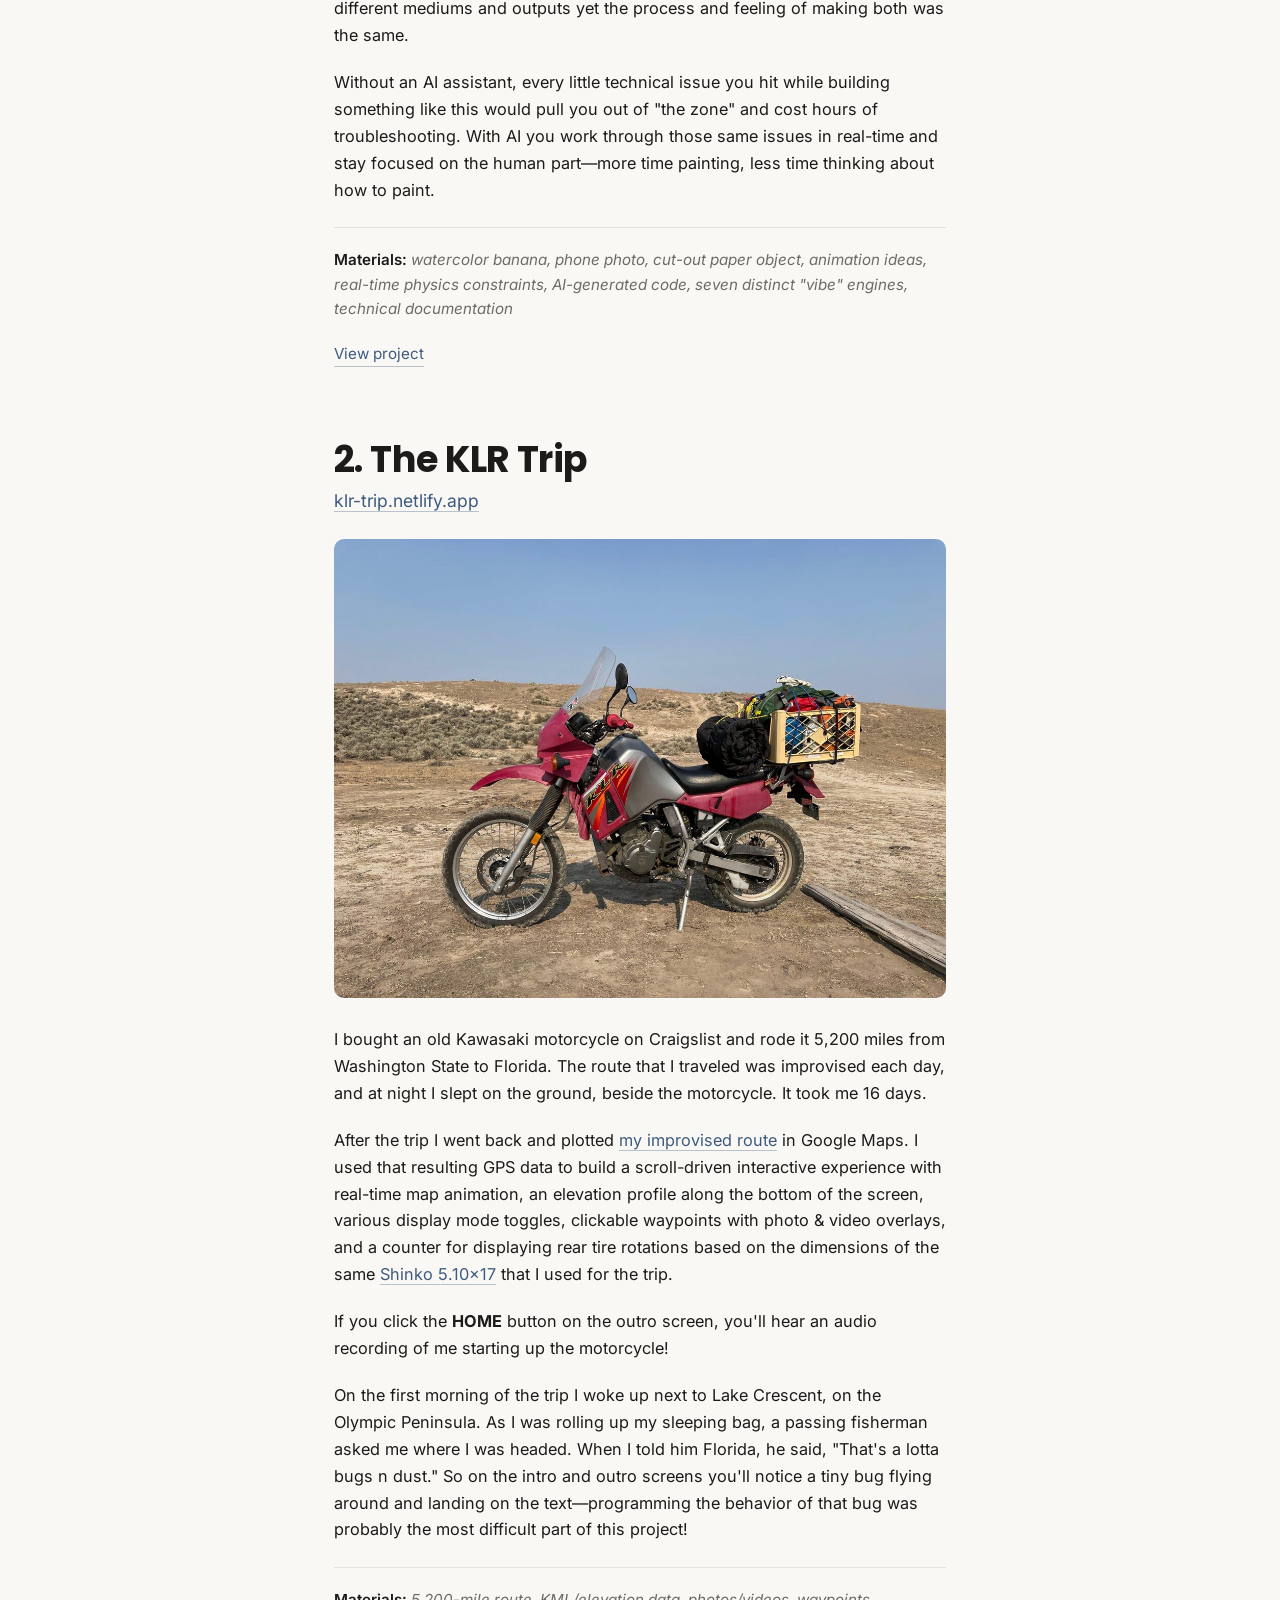
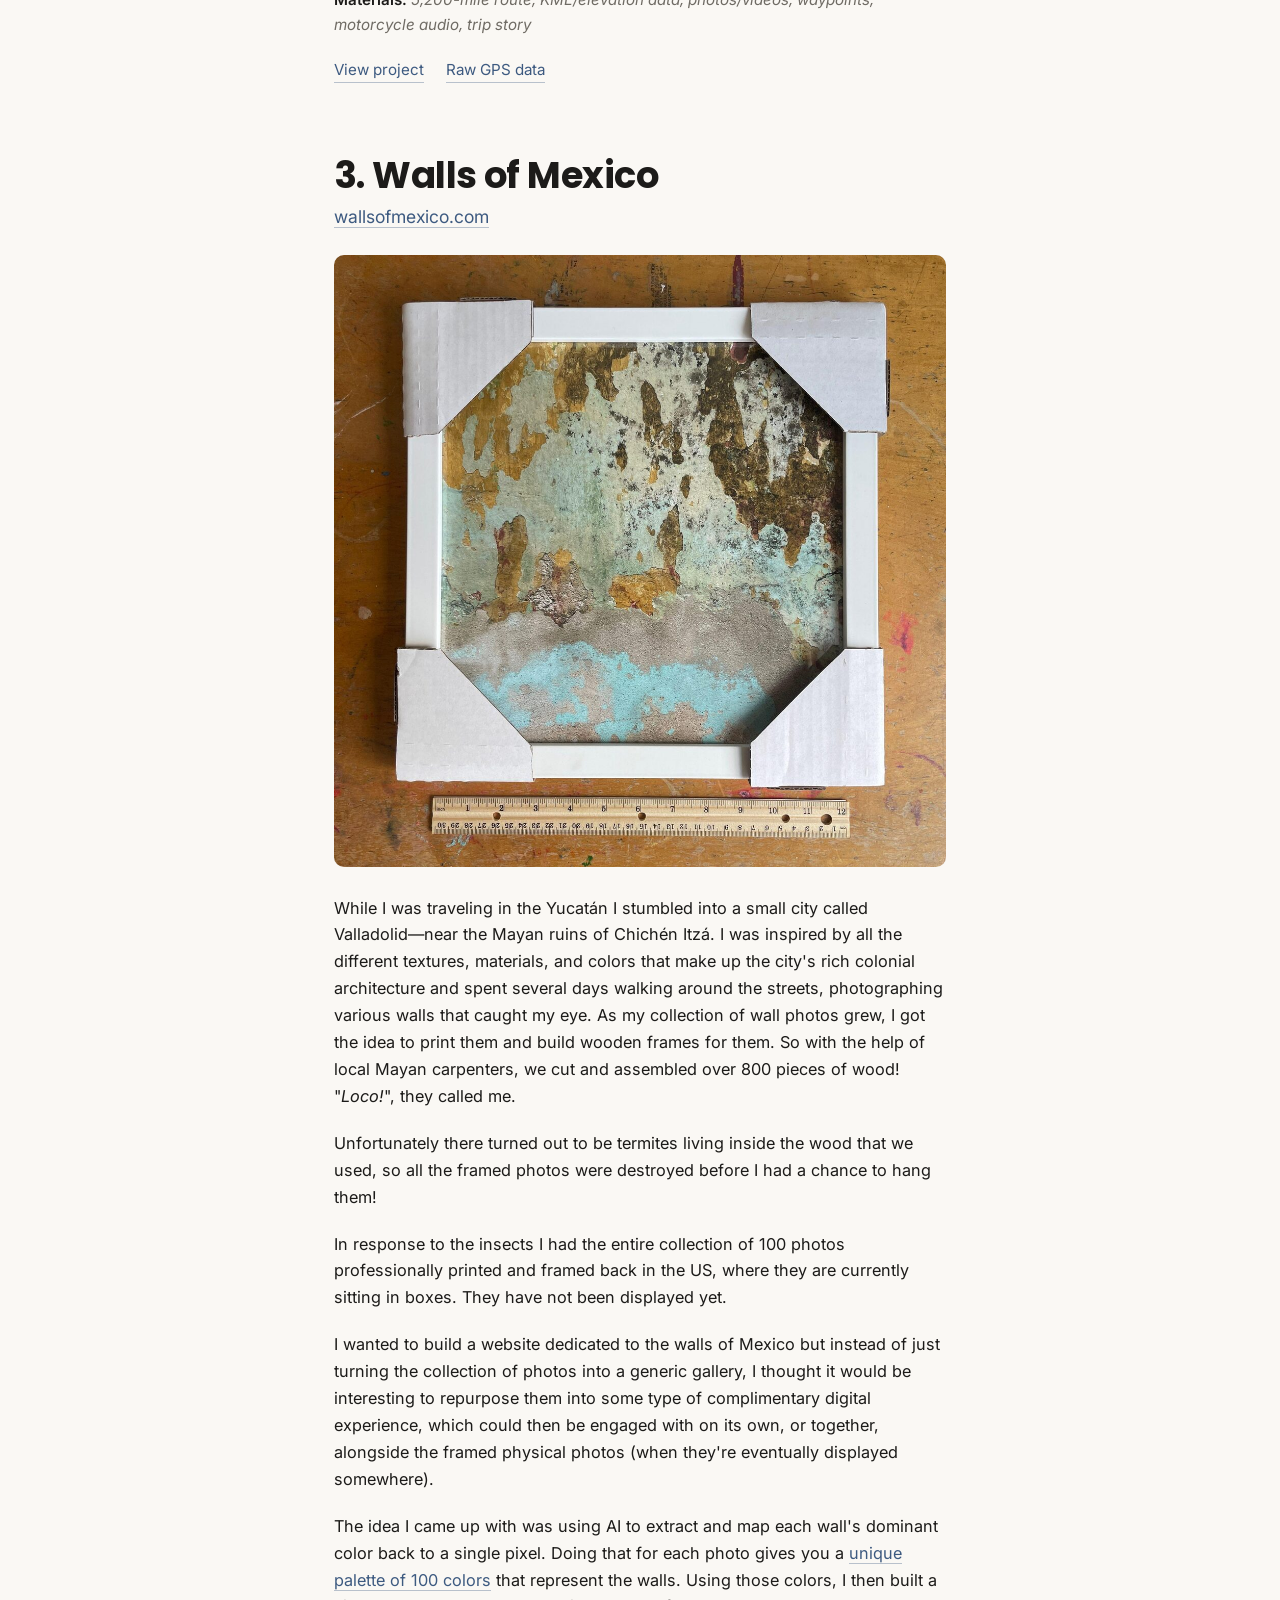
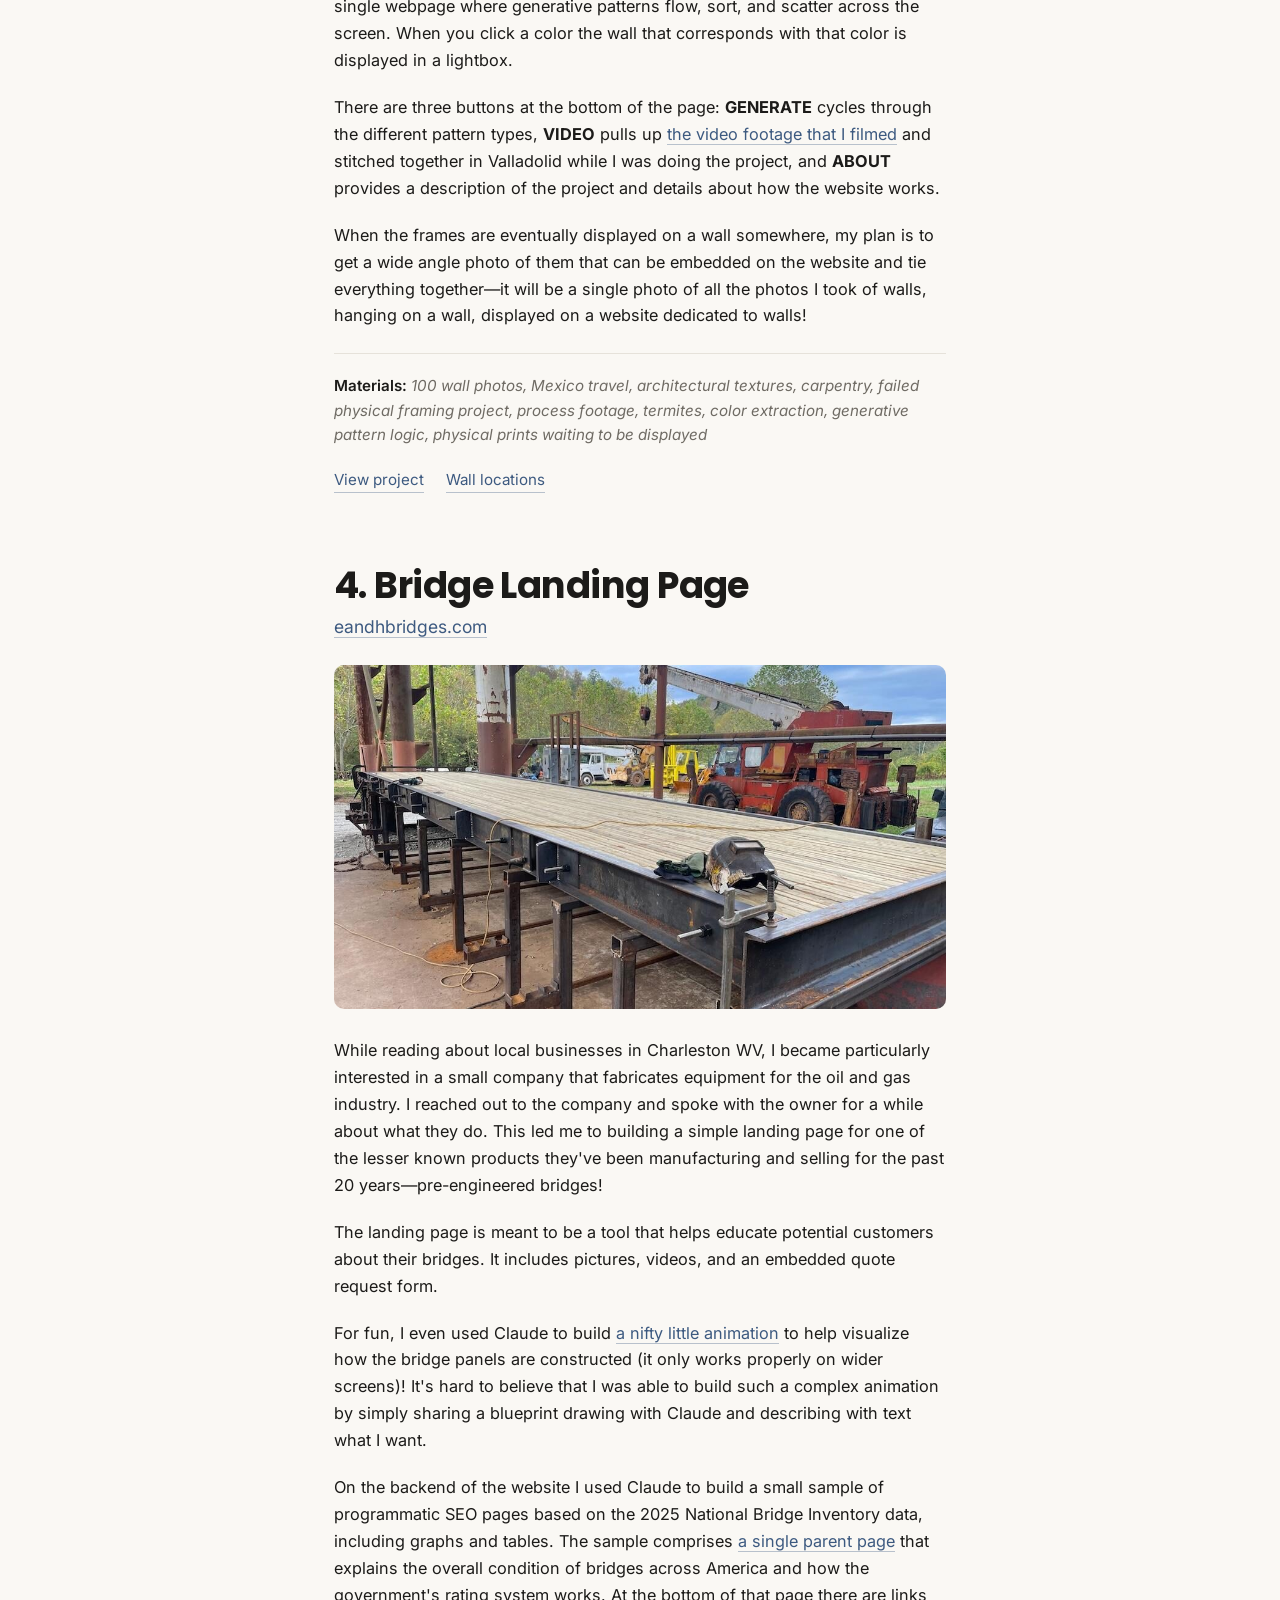
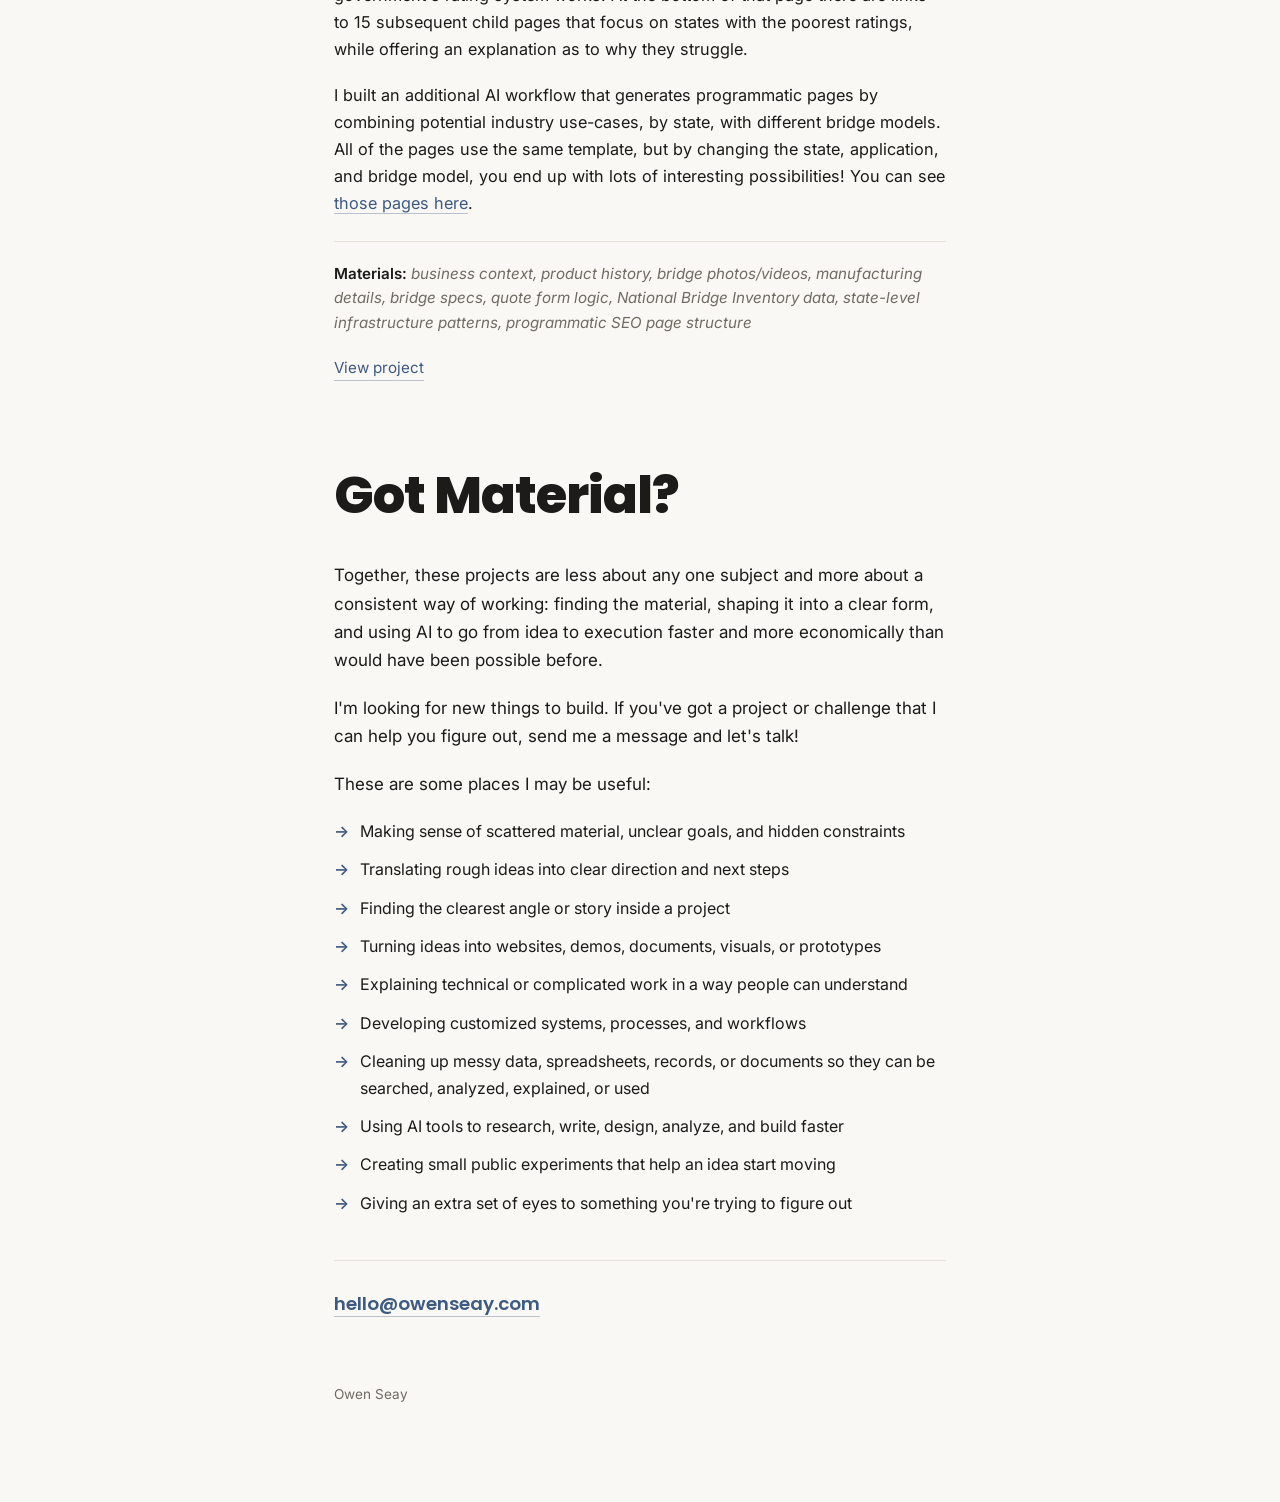
==== commit 3f07f52f: "Refine closing paragraphs" ====
--- a/index.html
+++ b/index.html
@@ -365,9 +365,9 @@
     <!-- CLOSING -->
     <section class="closing">
       <h2 class="closing-title">Got Material?</h2>
-      <p>Together, these projects are less about any one subject and more about a consistent way of working: finding the material, shaping it into something clear, and using AI to go from idea to execution faster and more economically than would have been possible before.</p>
-
-      <p>I'm looking for new things to build. If you've got a project or challenge that you're trying to figure out, send me a message and let's talk! I'm happy to take a look.</p>
+      <p>Together, these projects are less about any one subject and more about a consistent way of working: finding the material, shaping it into a clear form, and using AI to go from idea to execution faster and more economically than would have been possible before.</p>
+
+      <p>I'm looking for new things to build. If you've got a project or challenge that I can help you figure out, send me a message and let's talk!</p>
 
       <p>These are some places I may be useful:</p>
       <ul class="uses">
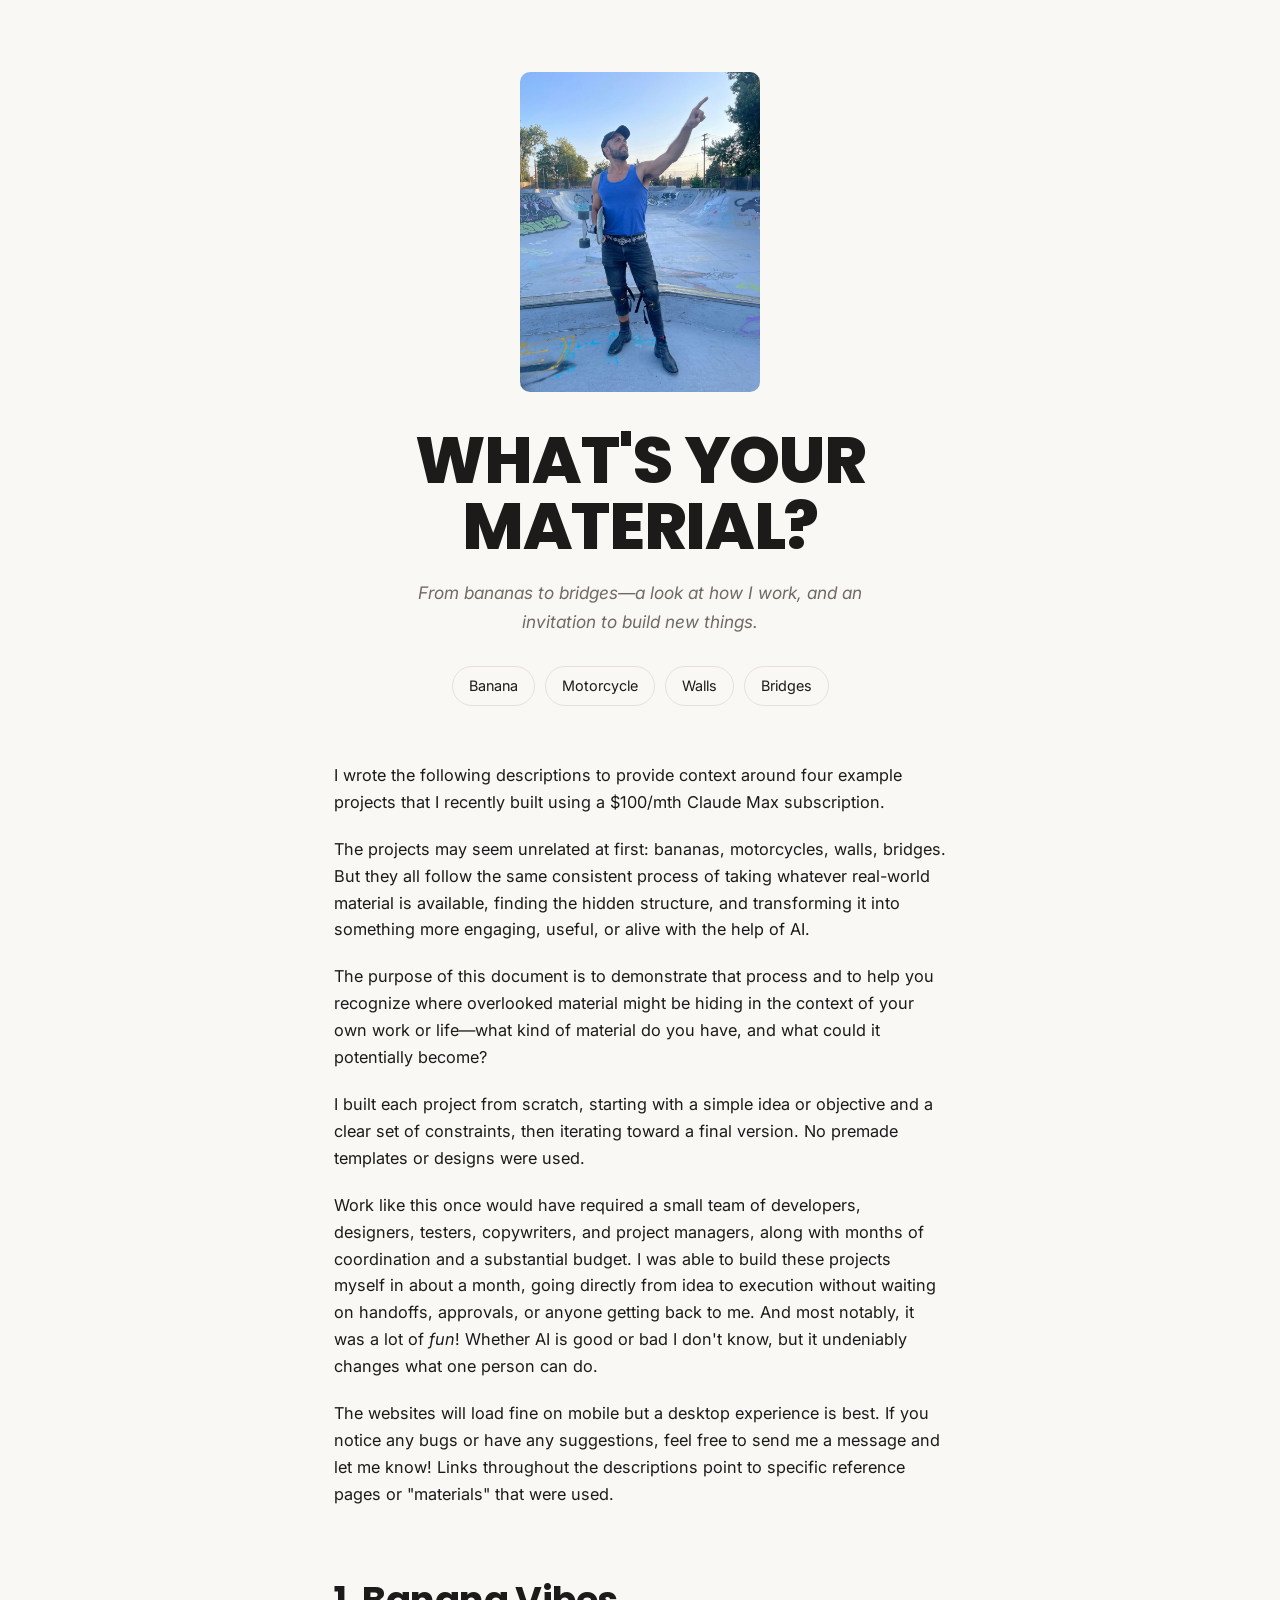
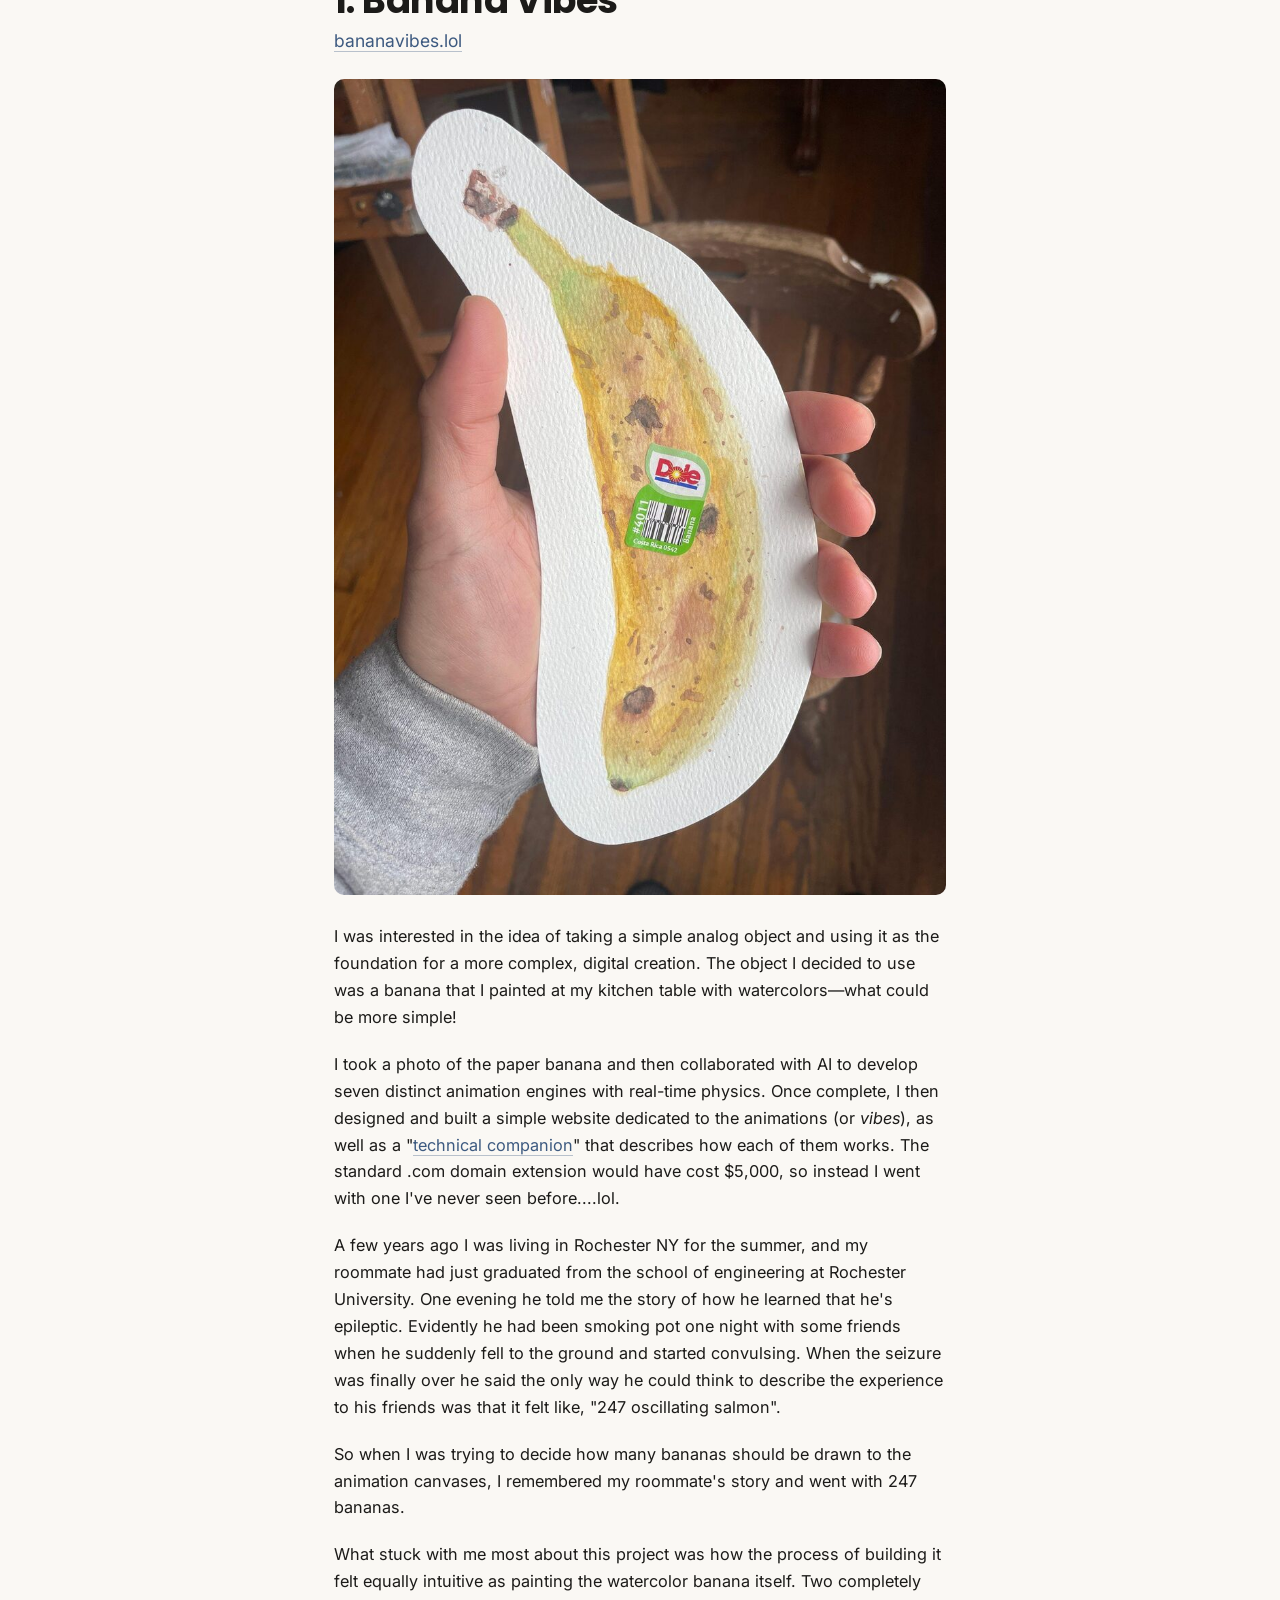
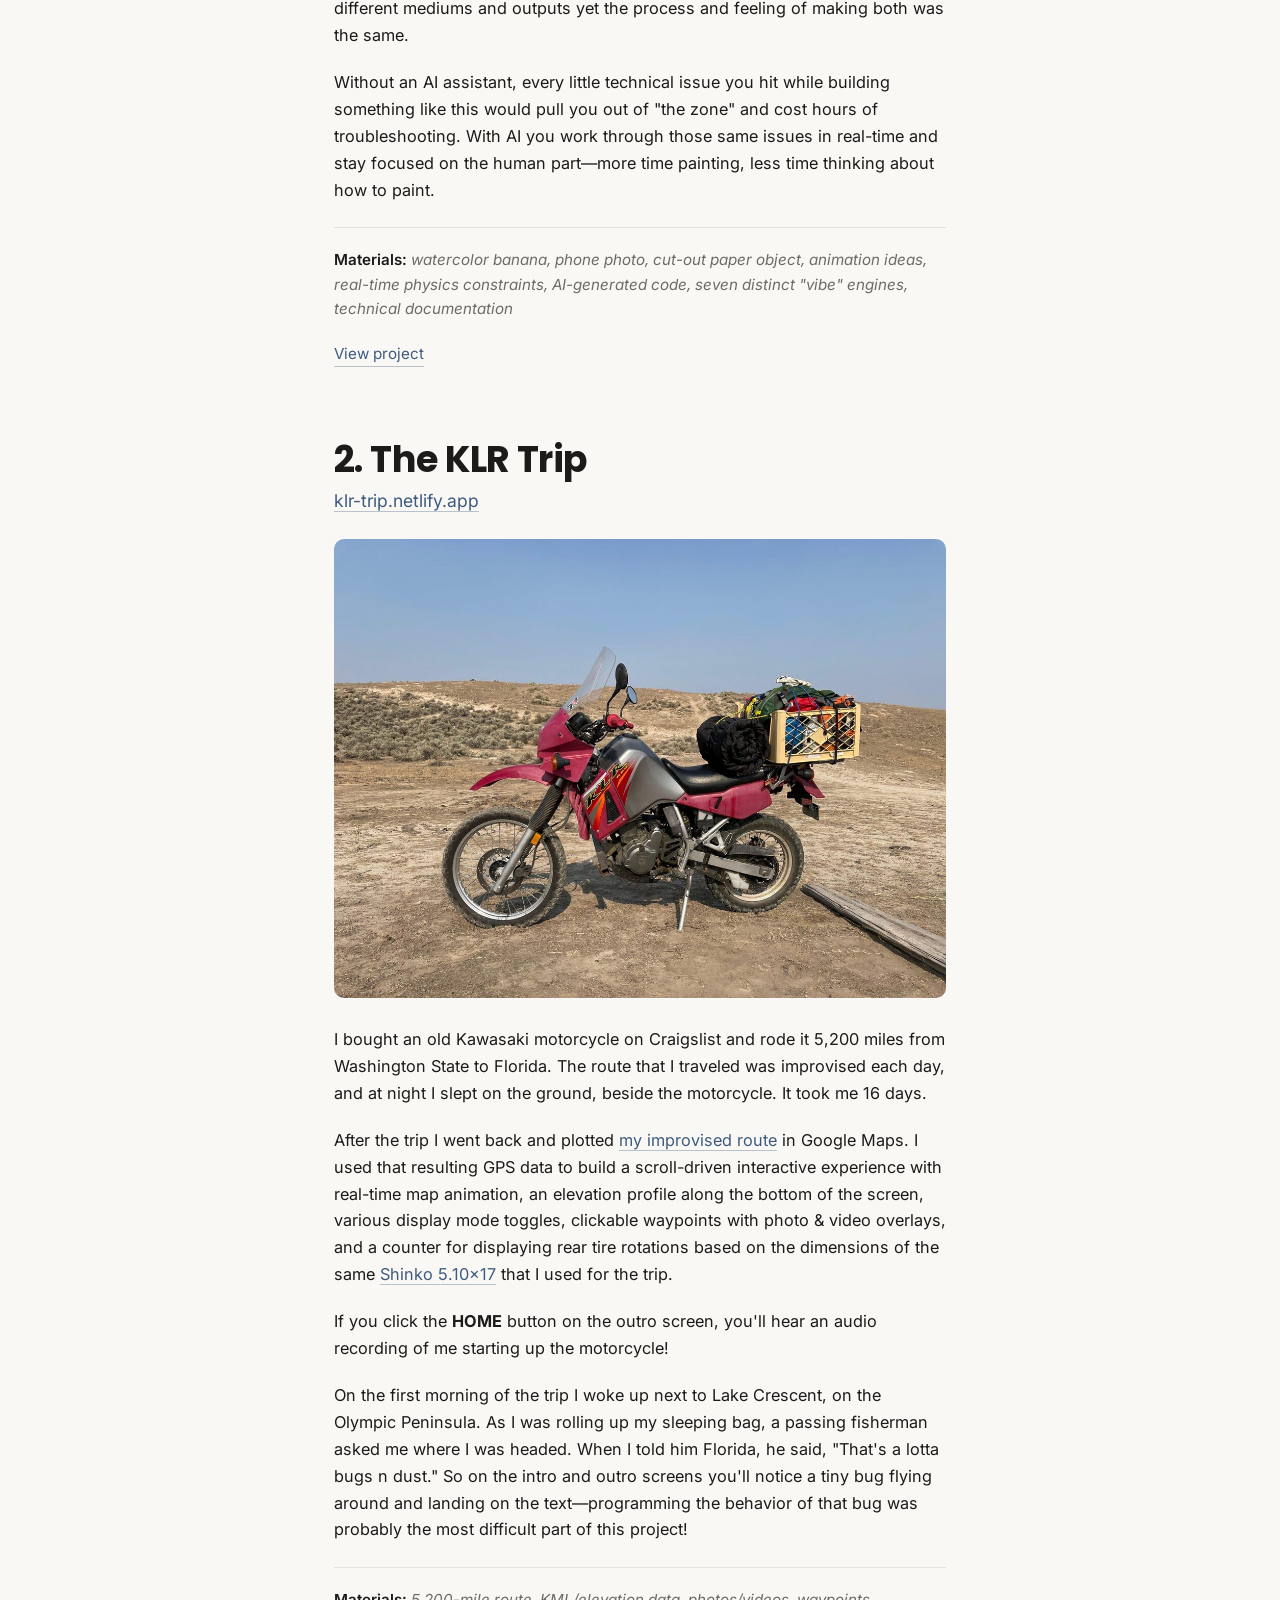
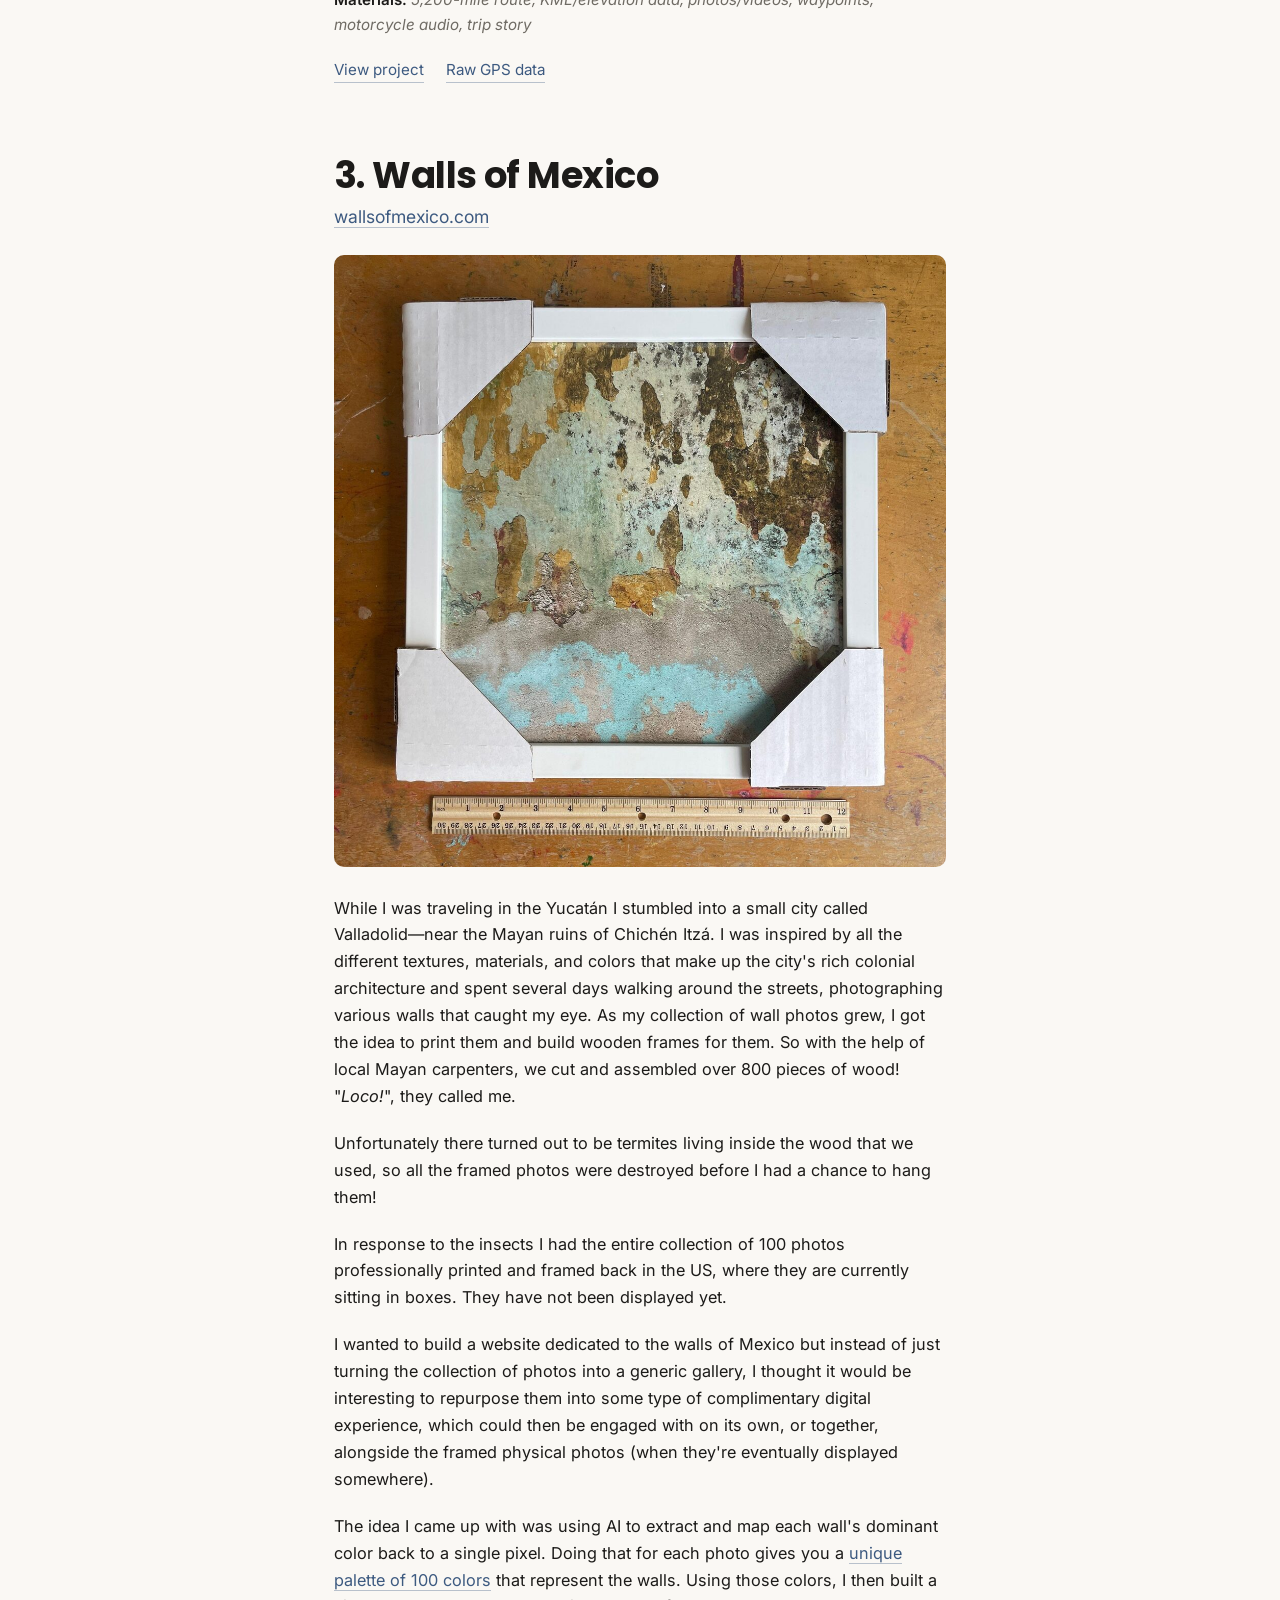
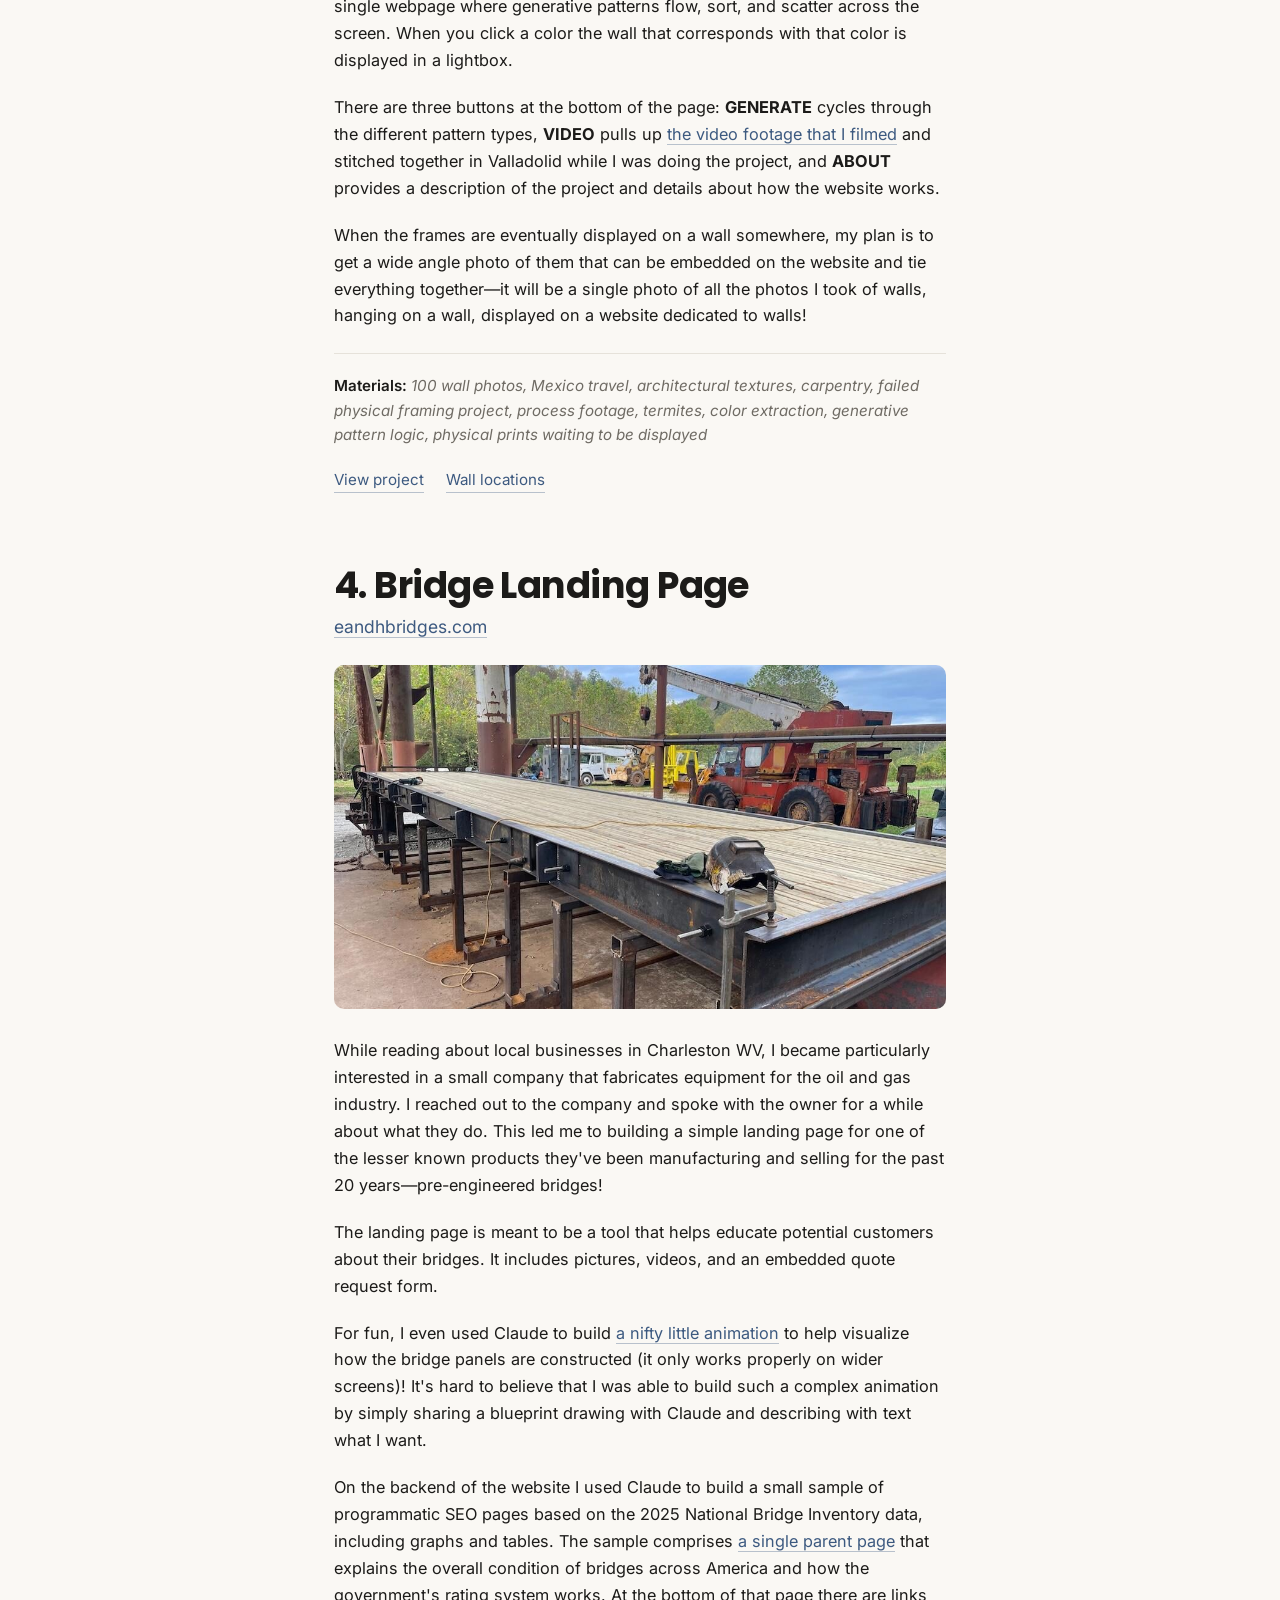
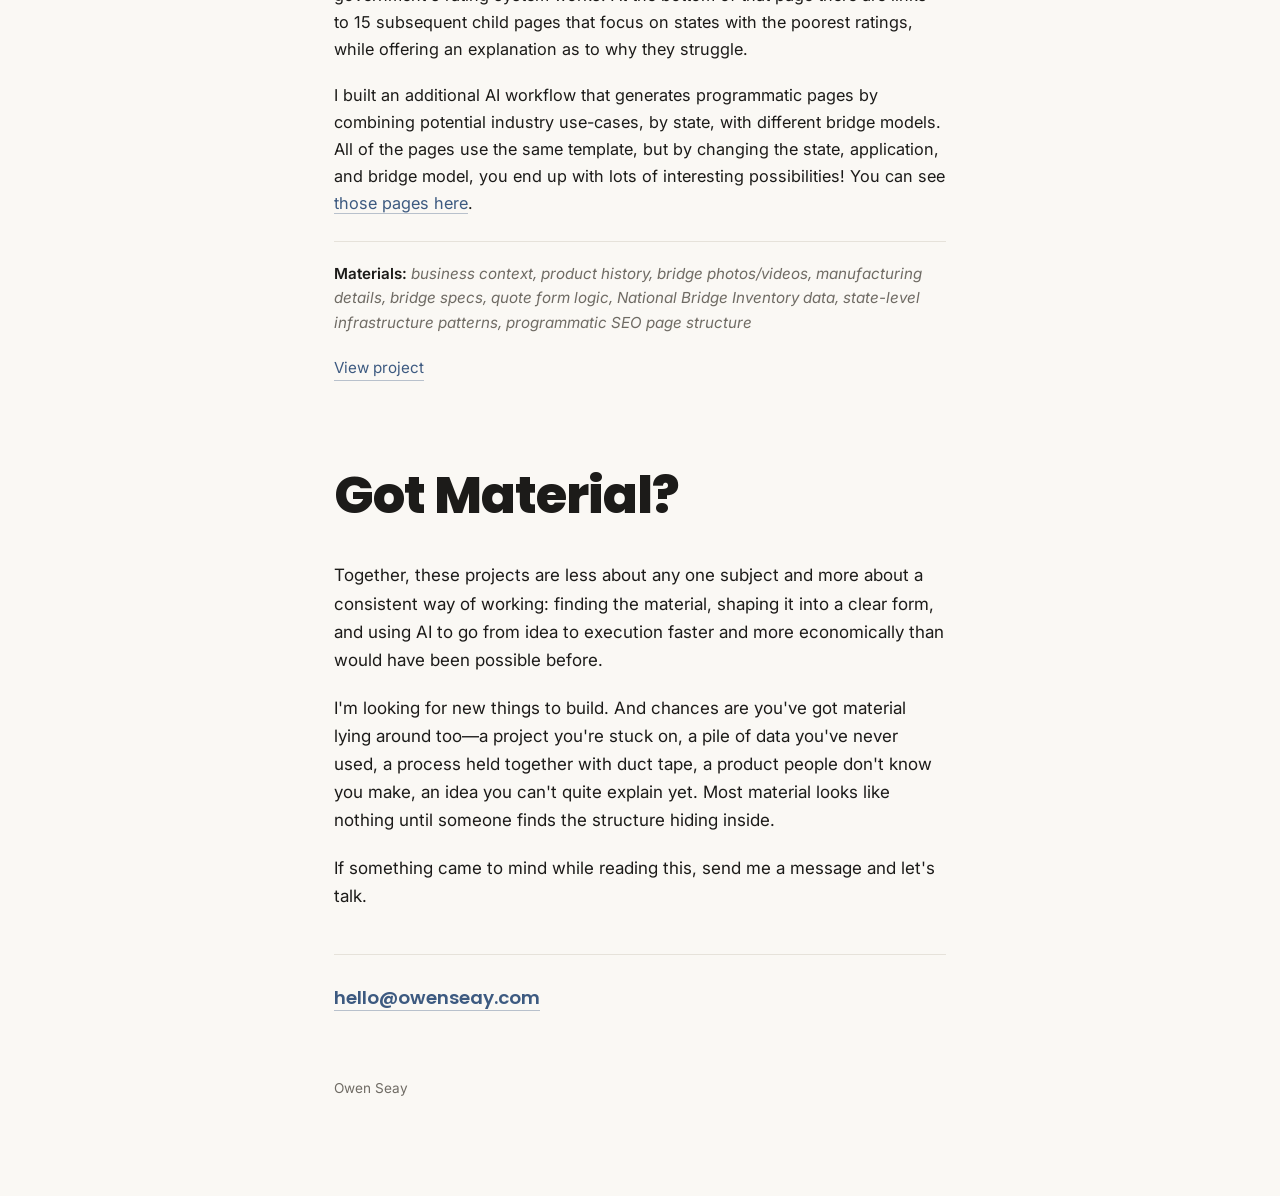
==== commit 11a63c88: "Rework closing: replace services list with reader-focused invitation" ====
--- a/index.html
+++ b/index.html
@@ -367,21 +367,9 @@
       <h2 class="closing-title">Got Material?</h2>
       <p>Together, these projects are less about any one subject and more about a consistent way of working: finding the material, shaping it into a clear form, and using AI to go from idea to execution faster and more economically than would have been possible before.</p>
 
-      <p>I'm looking for new things to build. If you've got a project or challenge that I can help you figure out, send me a message and let's talk!</p>
-
-      <p>These are some places I may be useful:</p>
-      <ul class="uses">
-        <li>Making sense of scattered material, unclear goals, and hidden constraints</li>
-        <li>Translating rough ideas into clear direction and next steps</li>
-        <li>Finding the clearest angle or story inside a project</li>
-        <li>Turning ideas into websites, demos, documents, visuals, or prototypes</li>
-        <li>Explaining technical or complicated work in a way people can understand</li>
-        <li>Developing customized systems, processes, and workflows</li>
-        <li>Cleaning up messy data, spreadsheets, records, or documents so they can be searched, analyzed, explained, or used</li>
-        <li>Using AI tools to research, write, design, analyze, and build faster</li>
-        <li>Creating small public experiments that help an idea start moving</li>
-        <li>Giving an extra set of eyes to something you're trying to figure out</li>
-      </ul>
+      <p>I'm looking for new things to build. And chances are you've got material lying around too—a project you're stuck on, a pile of data you've never used, a process held together with duct tape, a product people don't know you make, an idea you can't quite explain yet. Most material looks like nothing until someone finds the structure hiding inside.</p>
+
+      <p>If something came to mind while reading this, send me a message and let's talk.</p>
 
       <div class="contact">
         <a class="contact-email" id="contact-email" href="#">email</a>
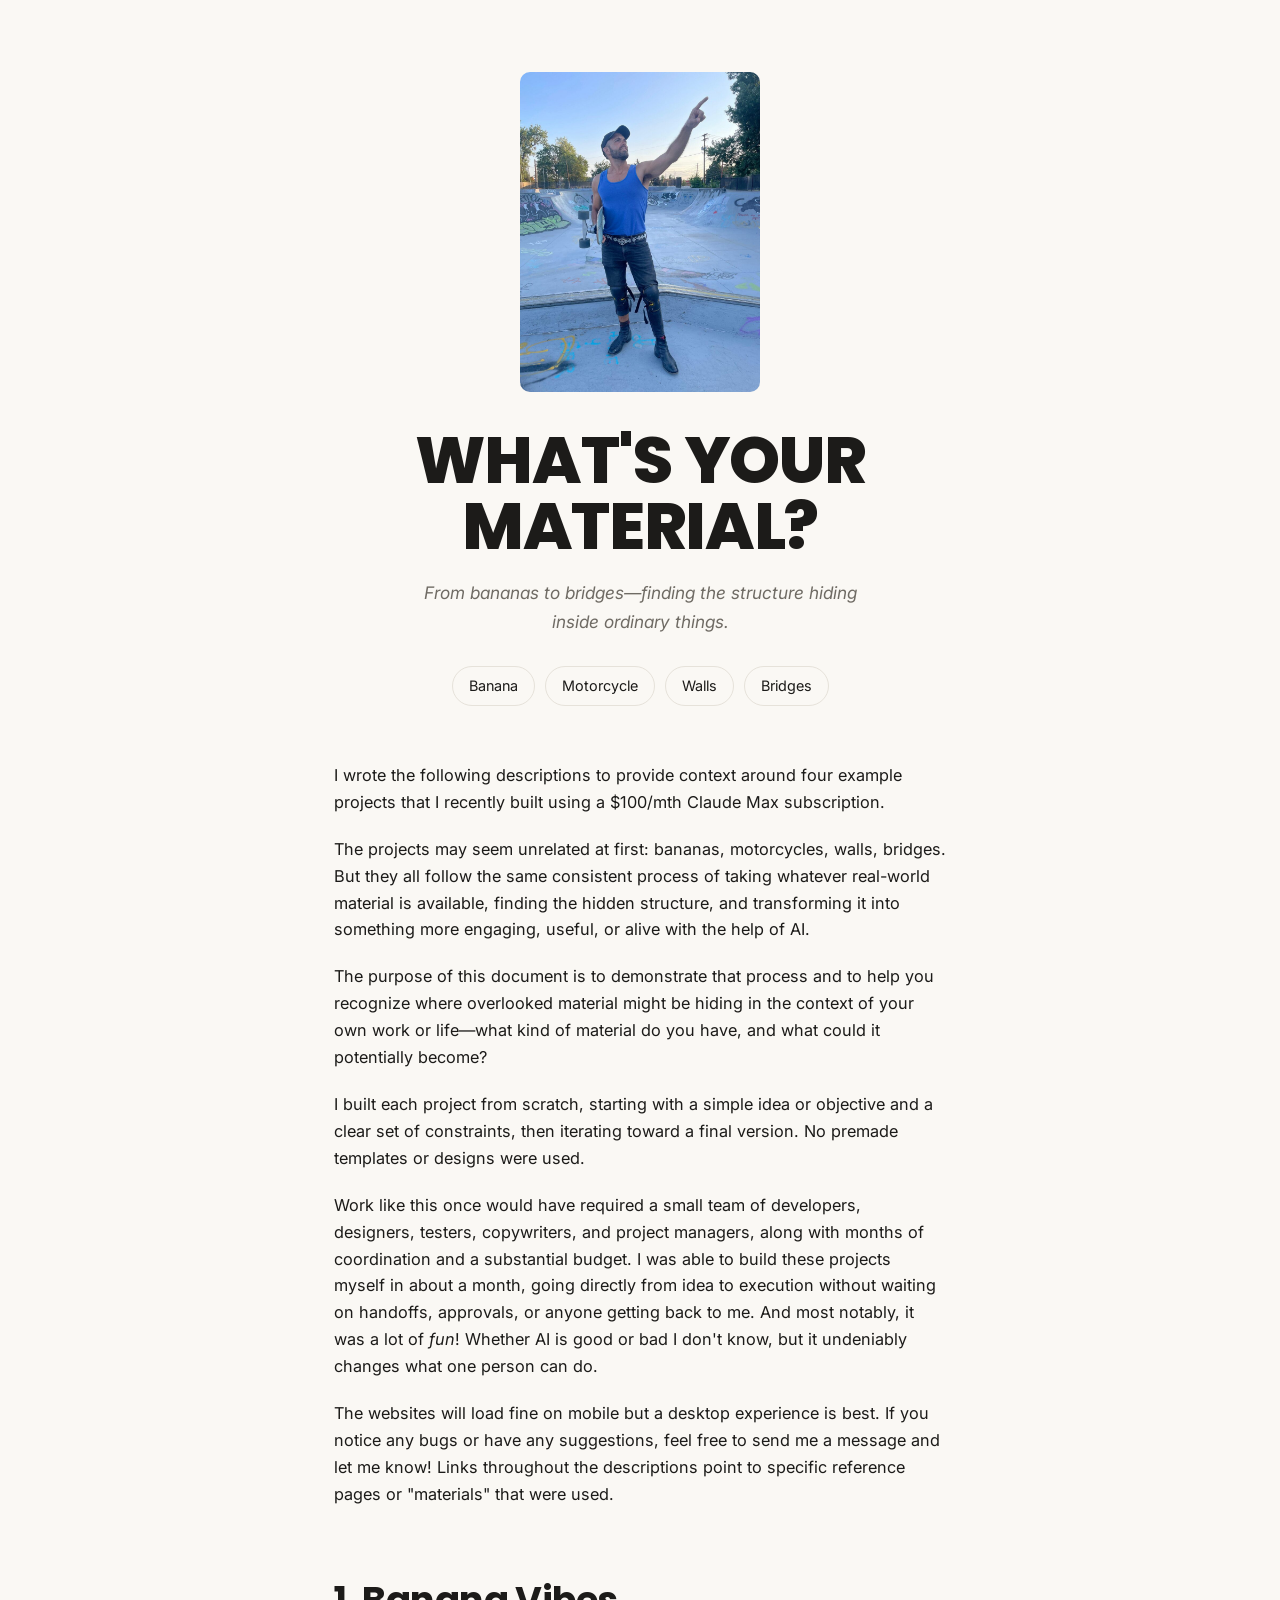
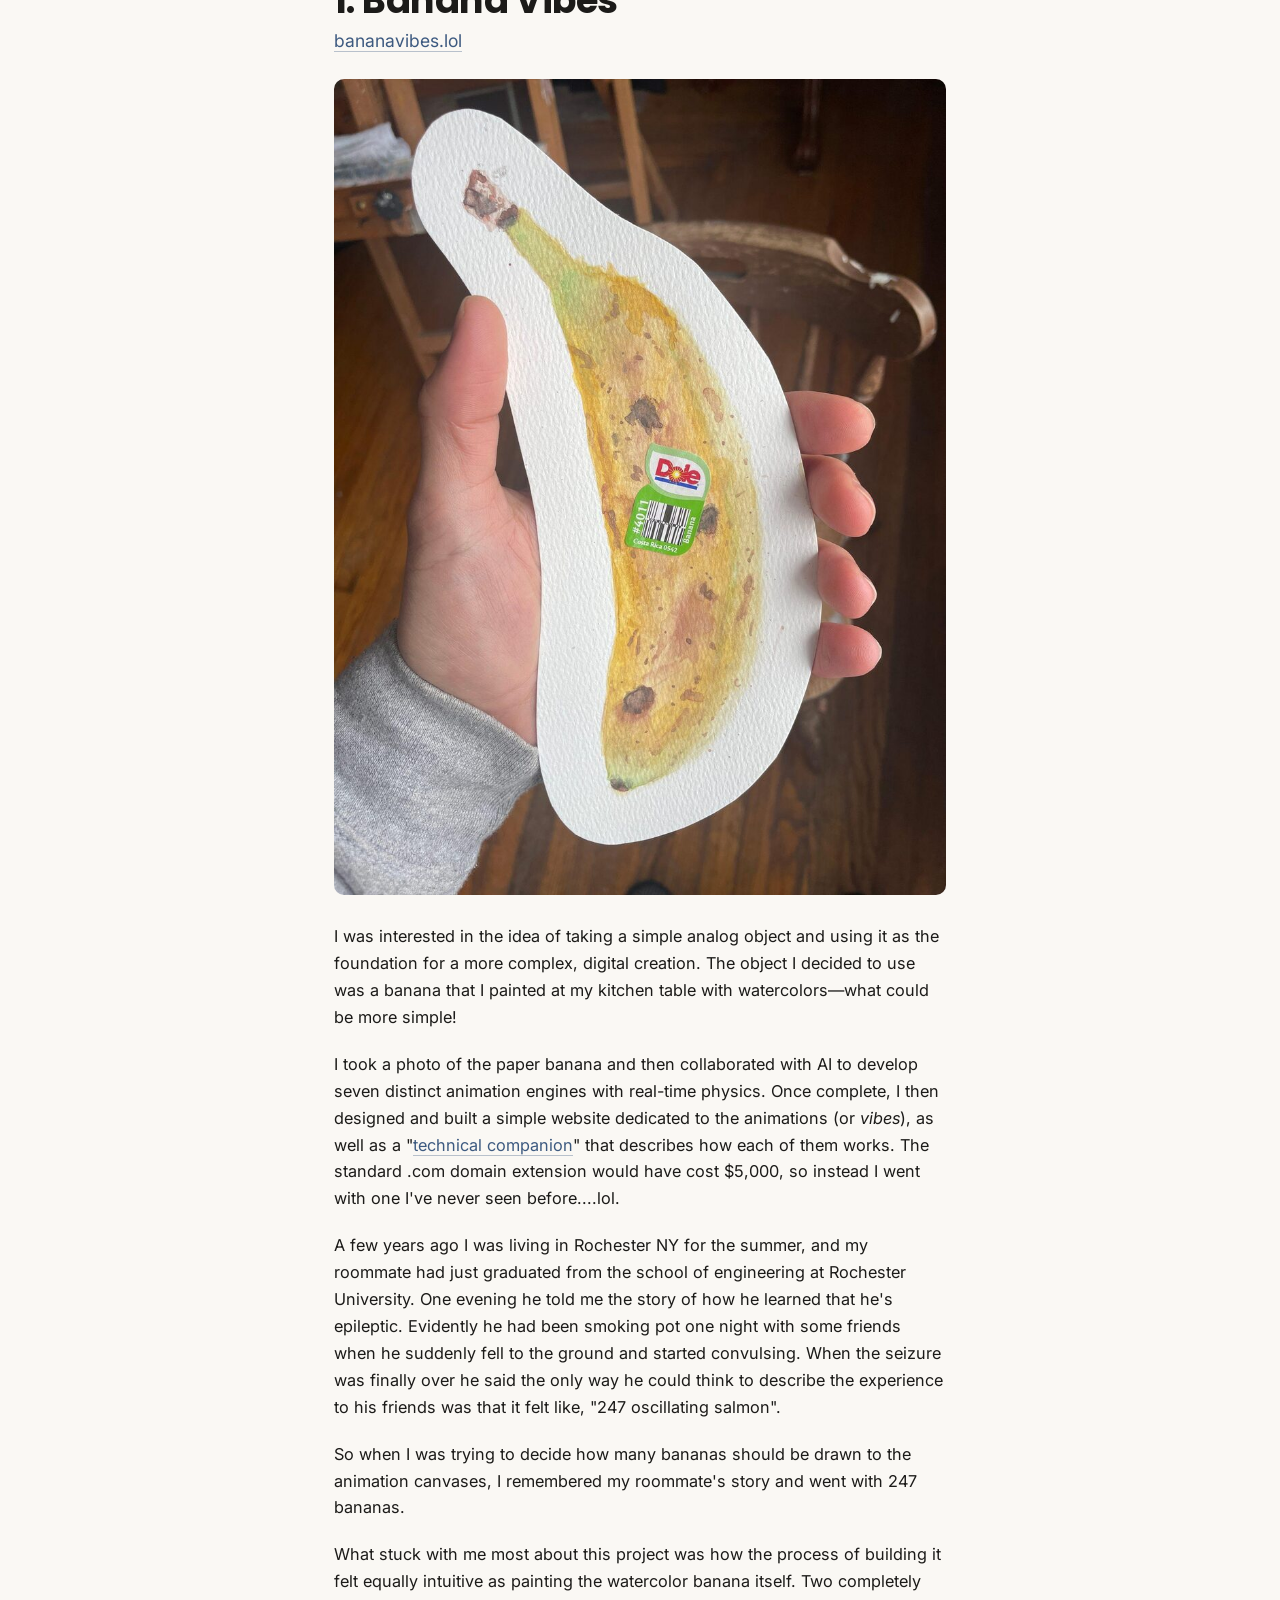
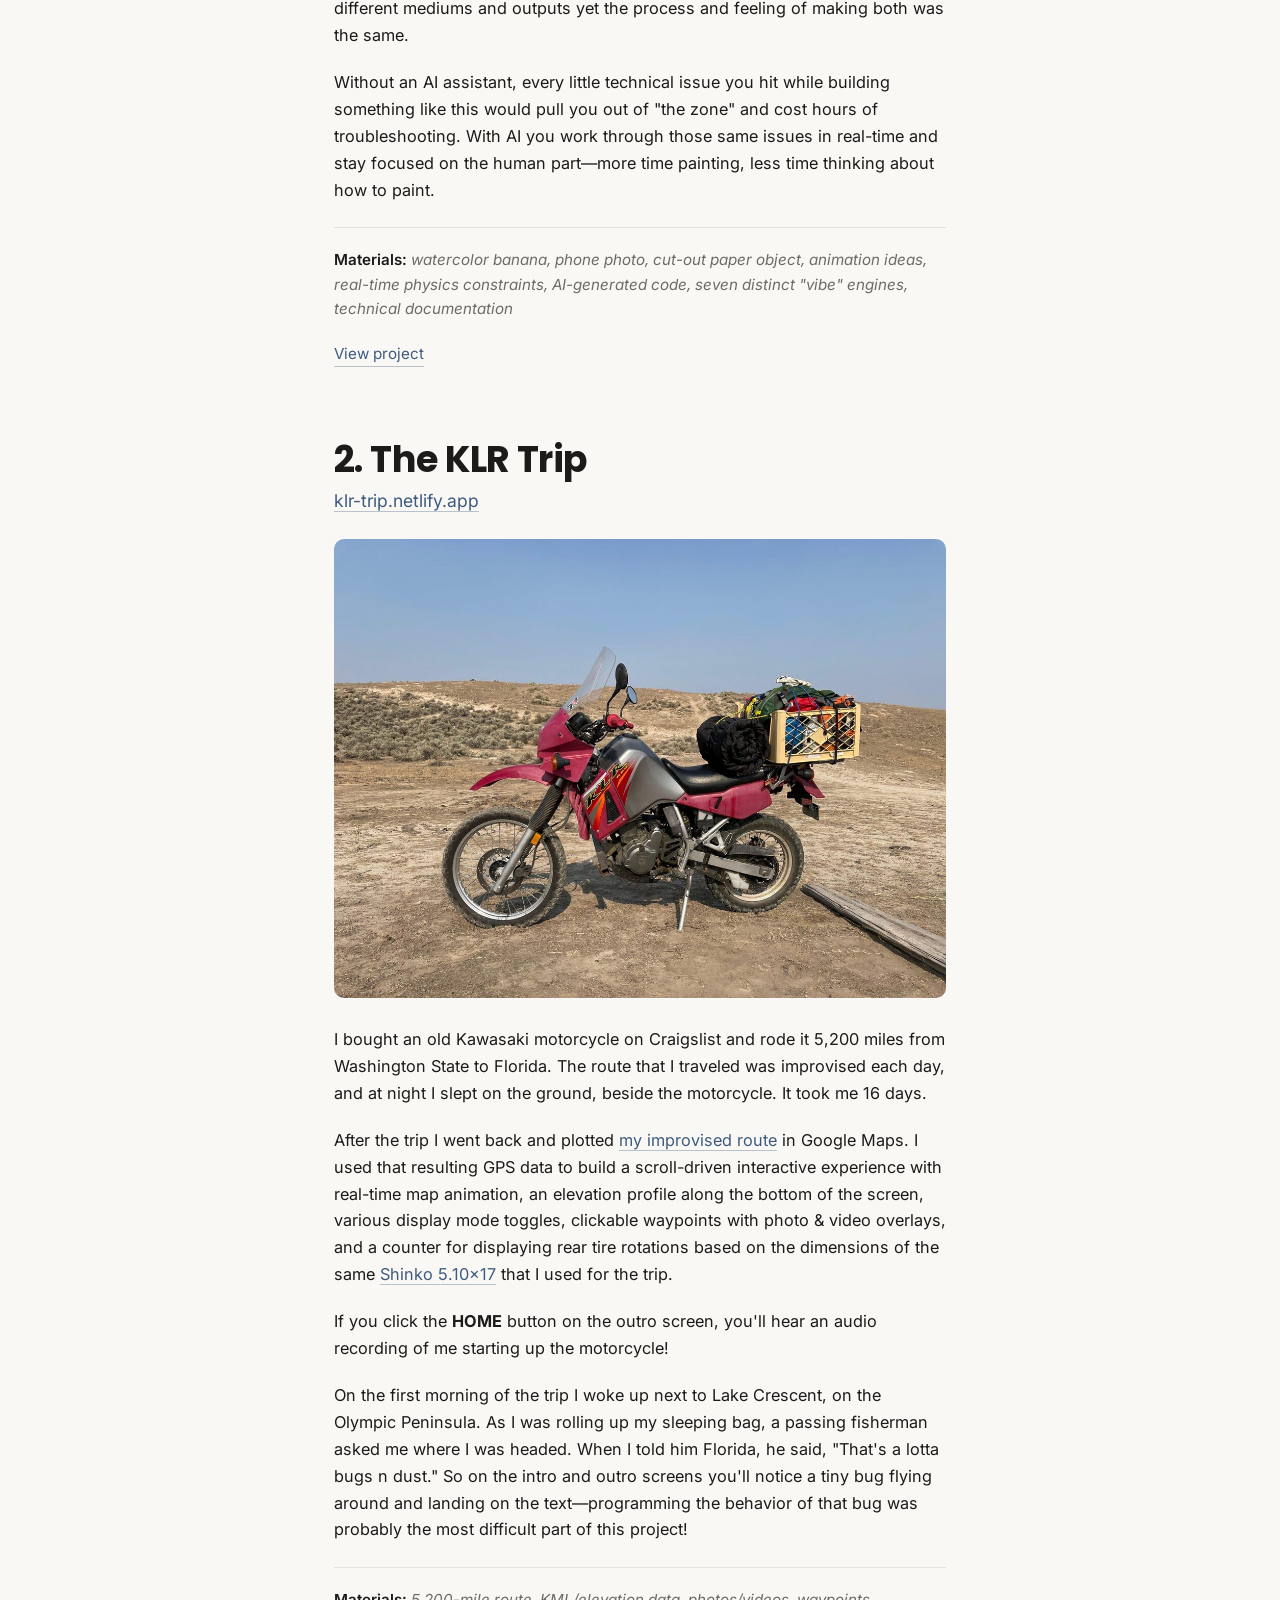
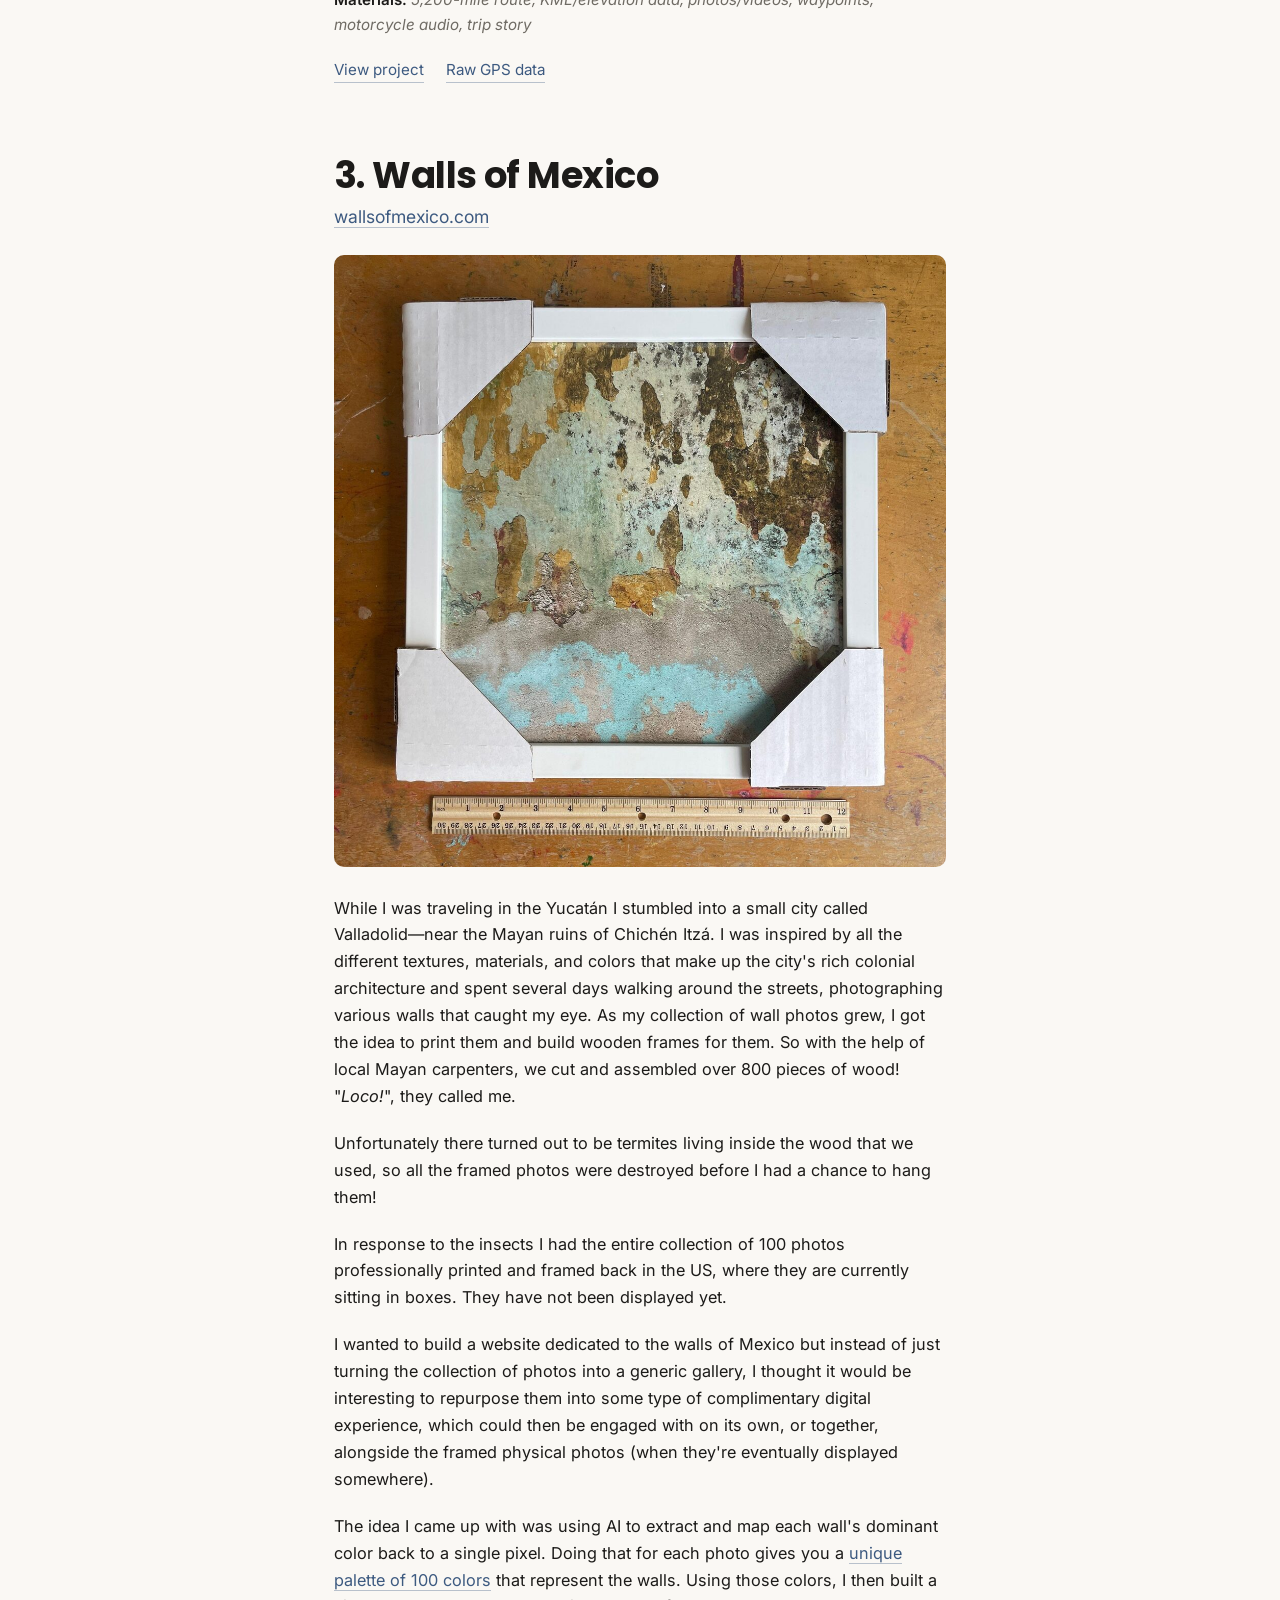
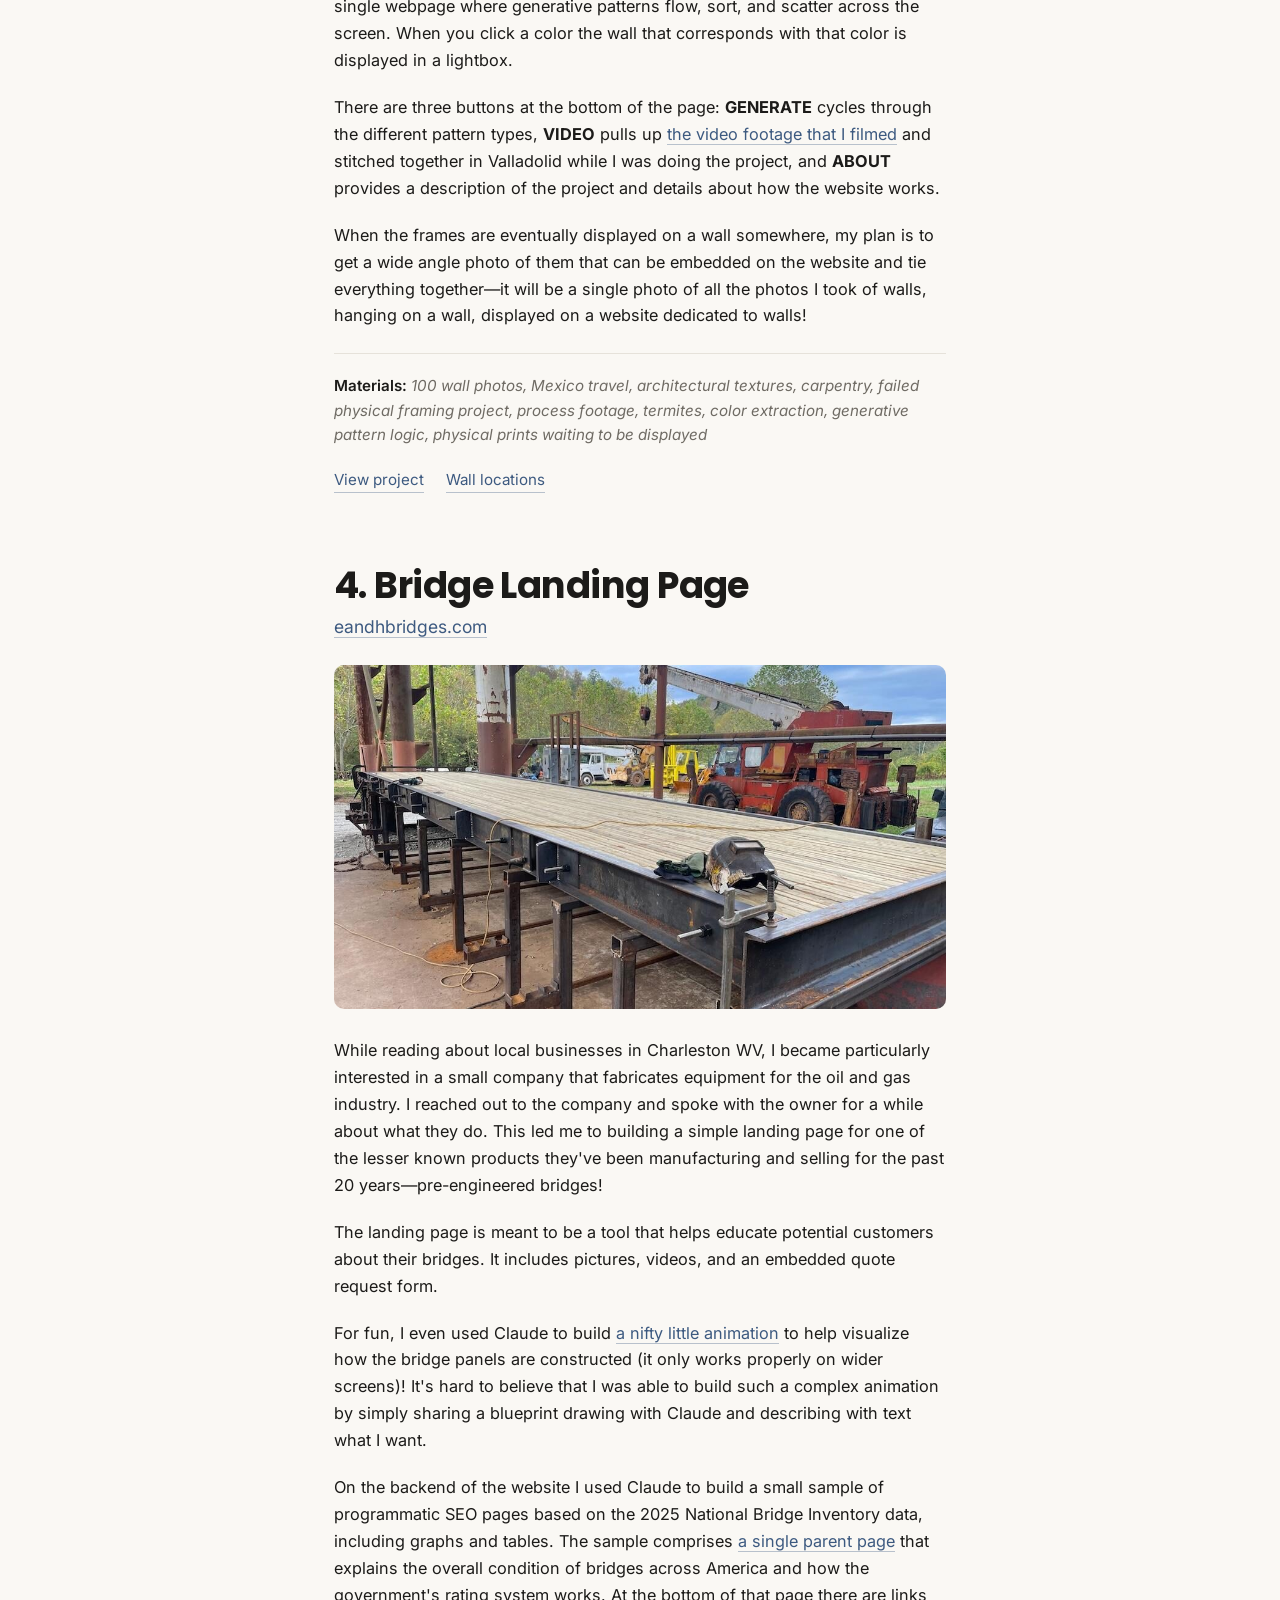
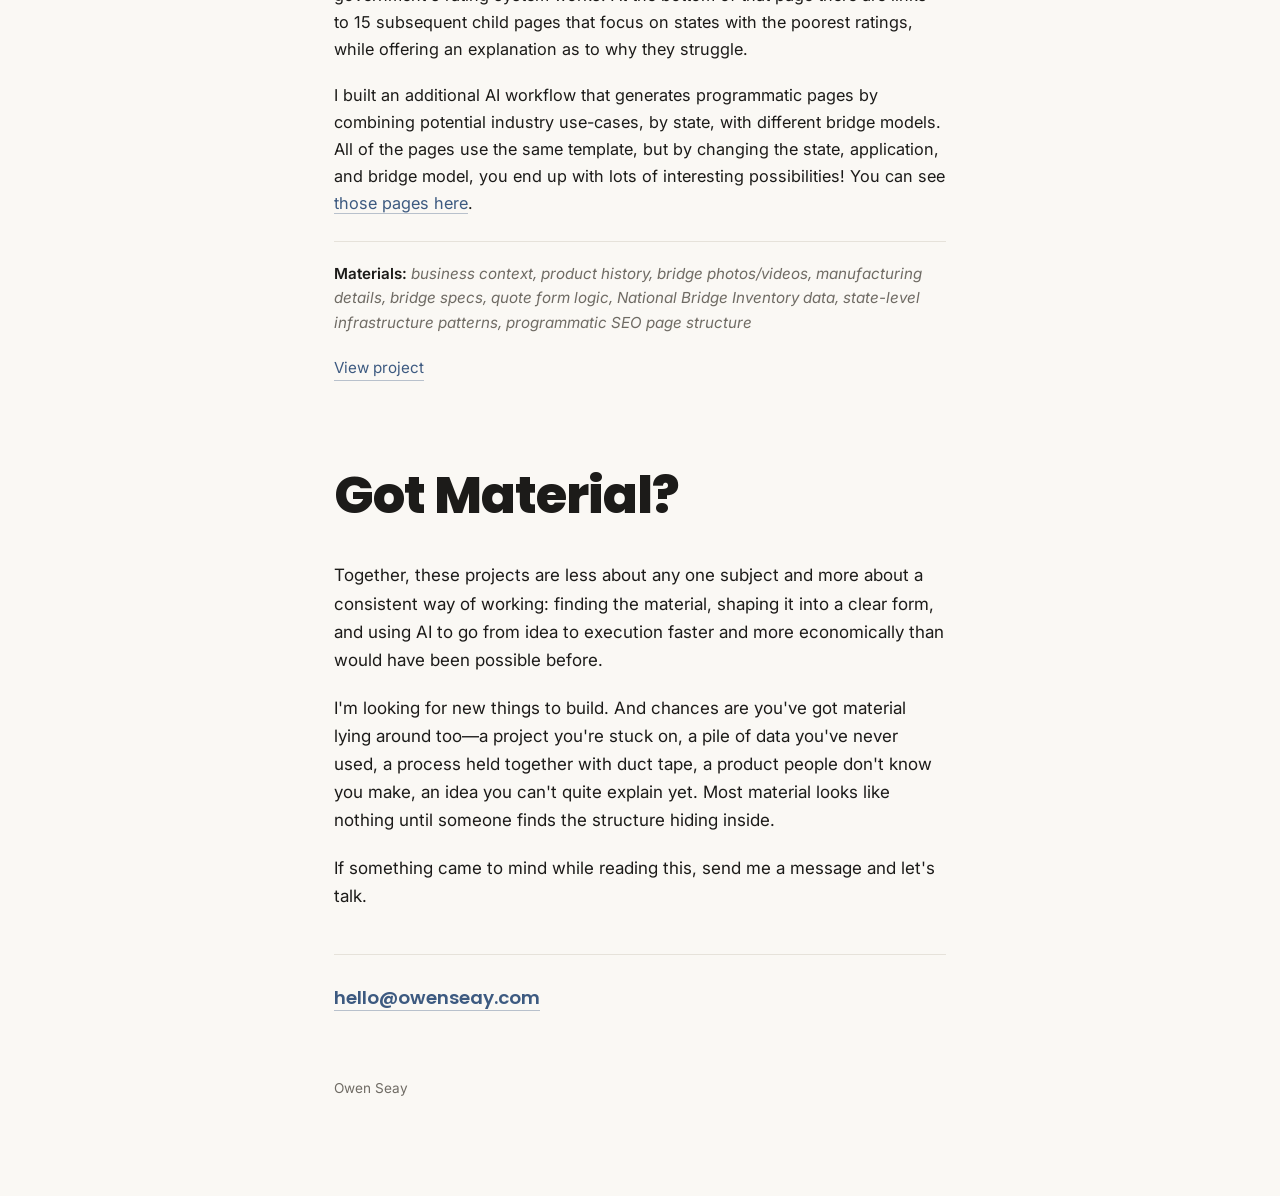
==== commit 0d0c056b: "Align social meta descriptions with new subtitle" ====
--- a/index.html
+++ b/index.html
@@ -3,15 +3,15 @@
 <head>
 <meta charset="UTF-8">
 <meta name="viewport" content="width=device-width, initial-scale=1.0">
-<meta name="description" content="From bananas to bridges: four examples of turning real-world material into digital things.">
+<meta name="description" content="From bananas to bridges: finding the structure hiding inside ordinary things.">
 <meta property="og:title" content="Owen Seay — What's Your Material?">
-<meta property="og:description" content="From bananas to bridges: four examples of turning real-world material into digital things.">
+<meta property="og:description" content="From bananas to bridges: finding the structure hiding inside ordinary things.">
 <meta property="og:image" content="https://owenseay.com/owen-skatepark.jpg">
 <meta property="og:url" content="https://owenseay.com">
 <meta property="og:type" content="website">
 <meta name="twitter:card" content="summary_large_image">
 <meta name="twitter:title" content="Owen Seay — What's Your Material?">
-<meta name="twitter:description" content="From bananas to bridges: four examples of turning real-world material into digital things.">
+<meta name="twitter:description" content="From bananas to bridges: finding the structure hiding inside ordinary things.">
 <meta name="twitter:image" content="https://owenseay.com/owen-skatepark.jpg">
 <link rel="icon" href="data:image/svg+xml,<svg xmlns='http://www.w3.org/2000/svg' viewBox='0 0 100 100'><text y='.9em' font-size='90'>🔧</text></svg>">
 <title>Owen Seay — What's Your Material?</title>
@@ -239,7 +239,7 @@
     <header class="hero">
       <img class="hero-photo" src="owen-skatepark.jpg" alt="Owen Seay pointing, at a skatepark">
       <h1 class="hero-title">What's Your Material?</h1>
-      <p class="hero-sub">From bananas to bridges—a look at how I work, and an invitation to build new things.</p>
+      <p class="hero-sub">From bananas to bridges—finding the structure hiding inside ordinary things.</p>
       <nav class="jump" aria-label="Jump to a project">
         <a href="#banana">Banana</a>
         <a href="#motorcycle">Motorcycle</a>
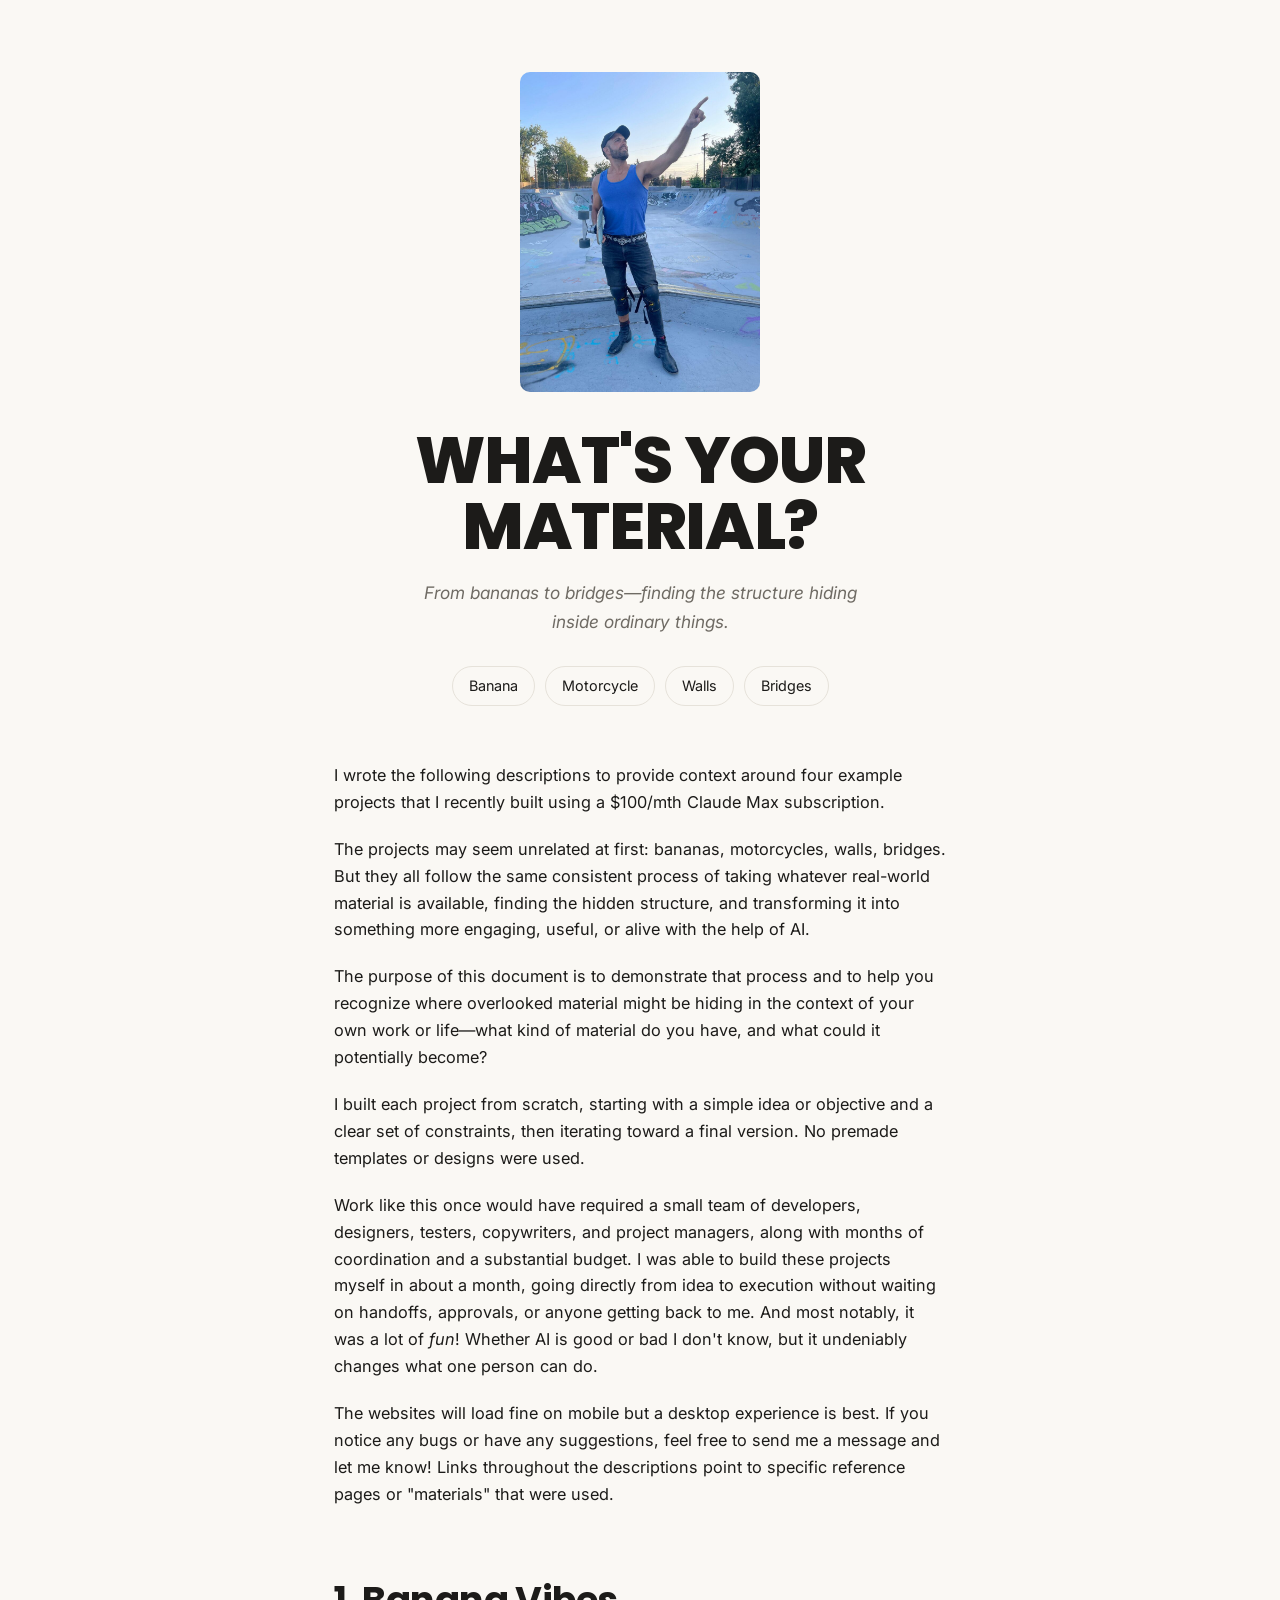
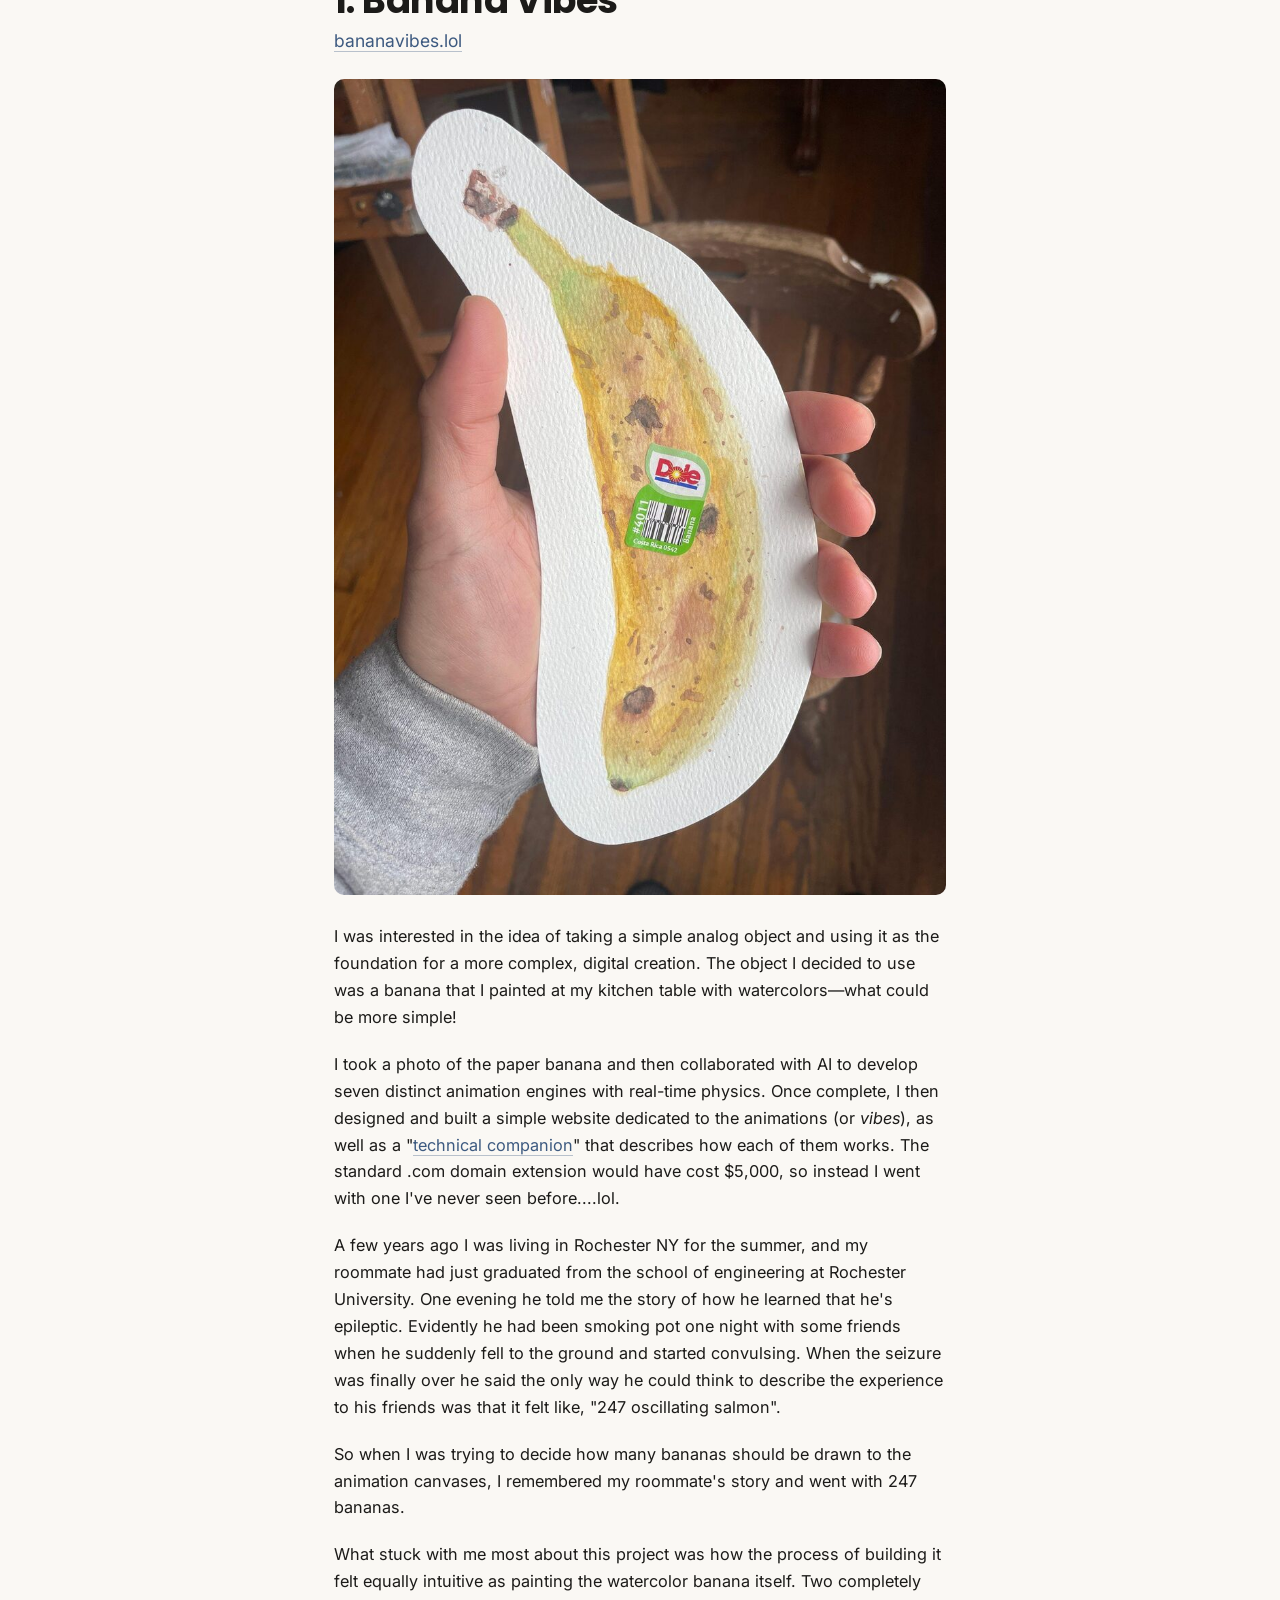
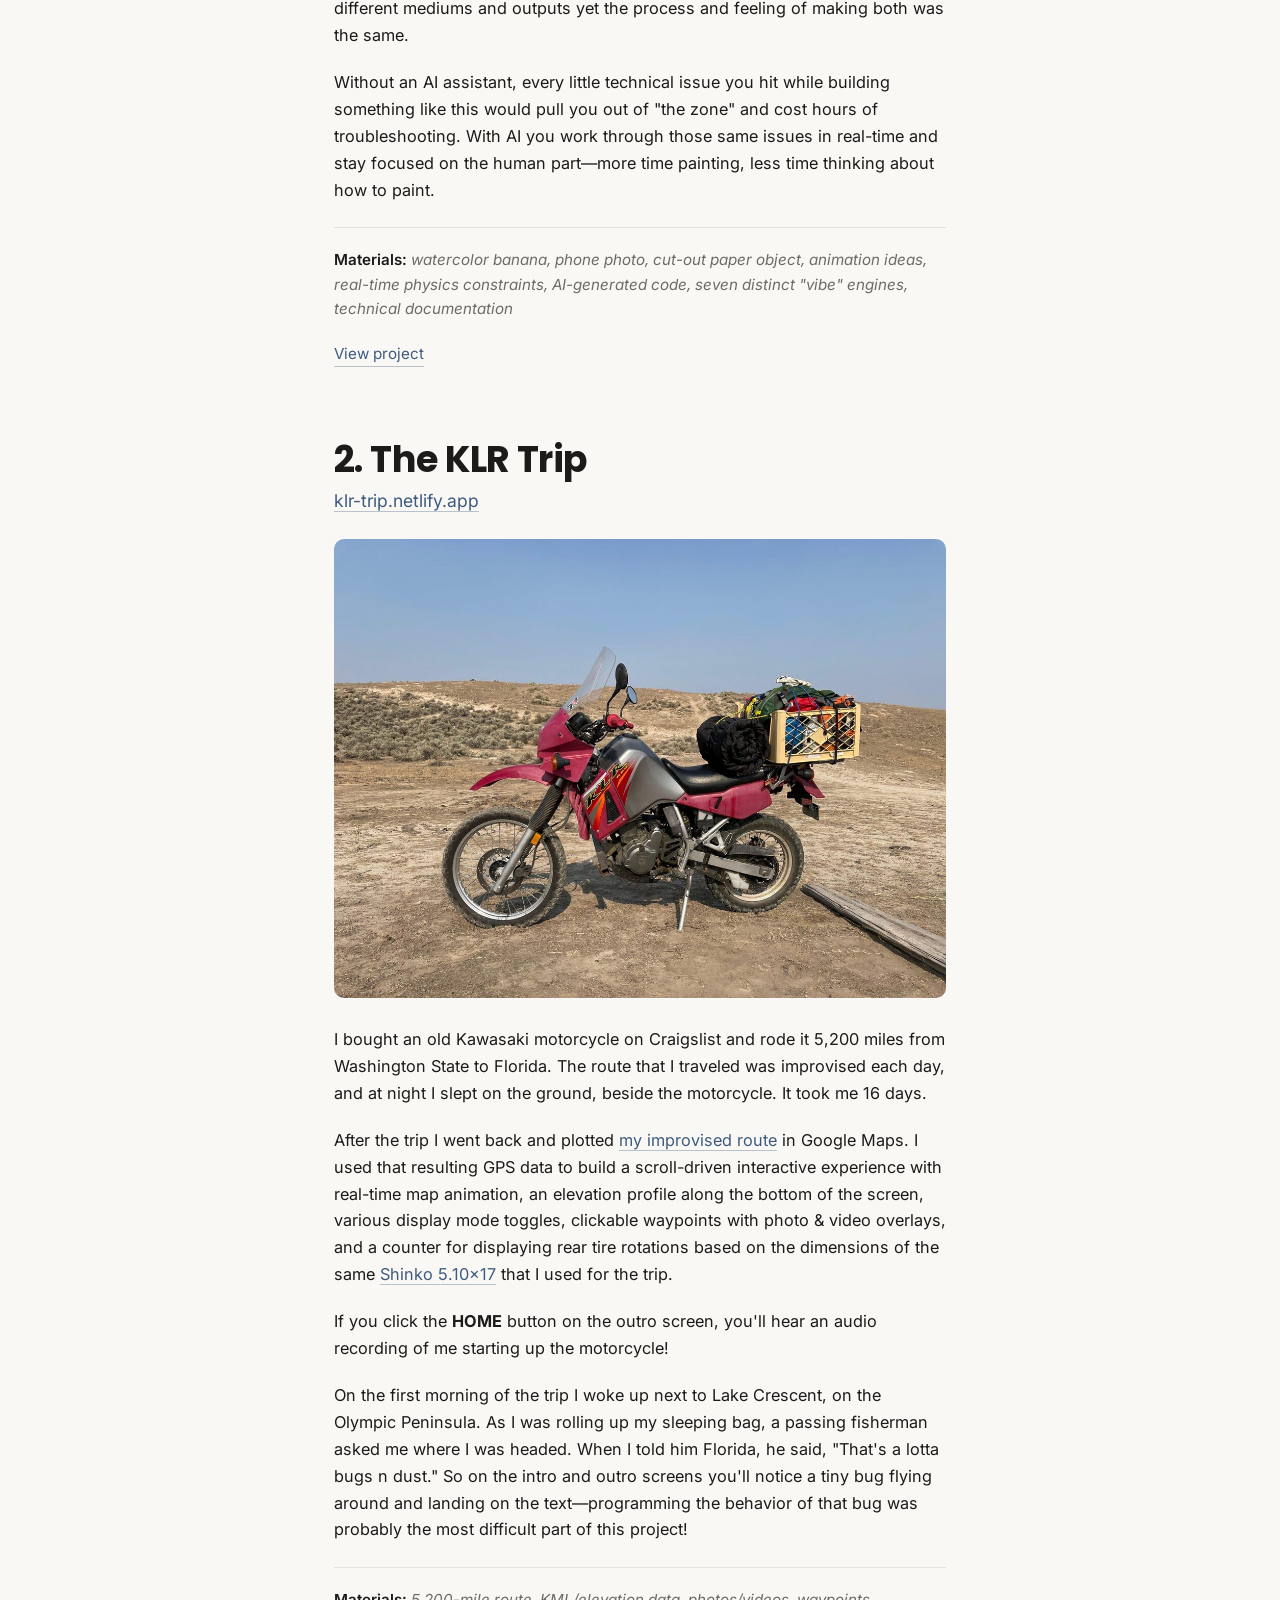
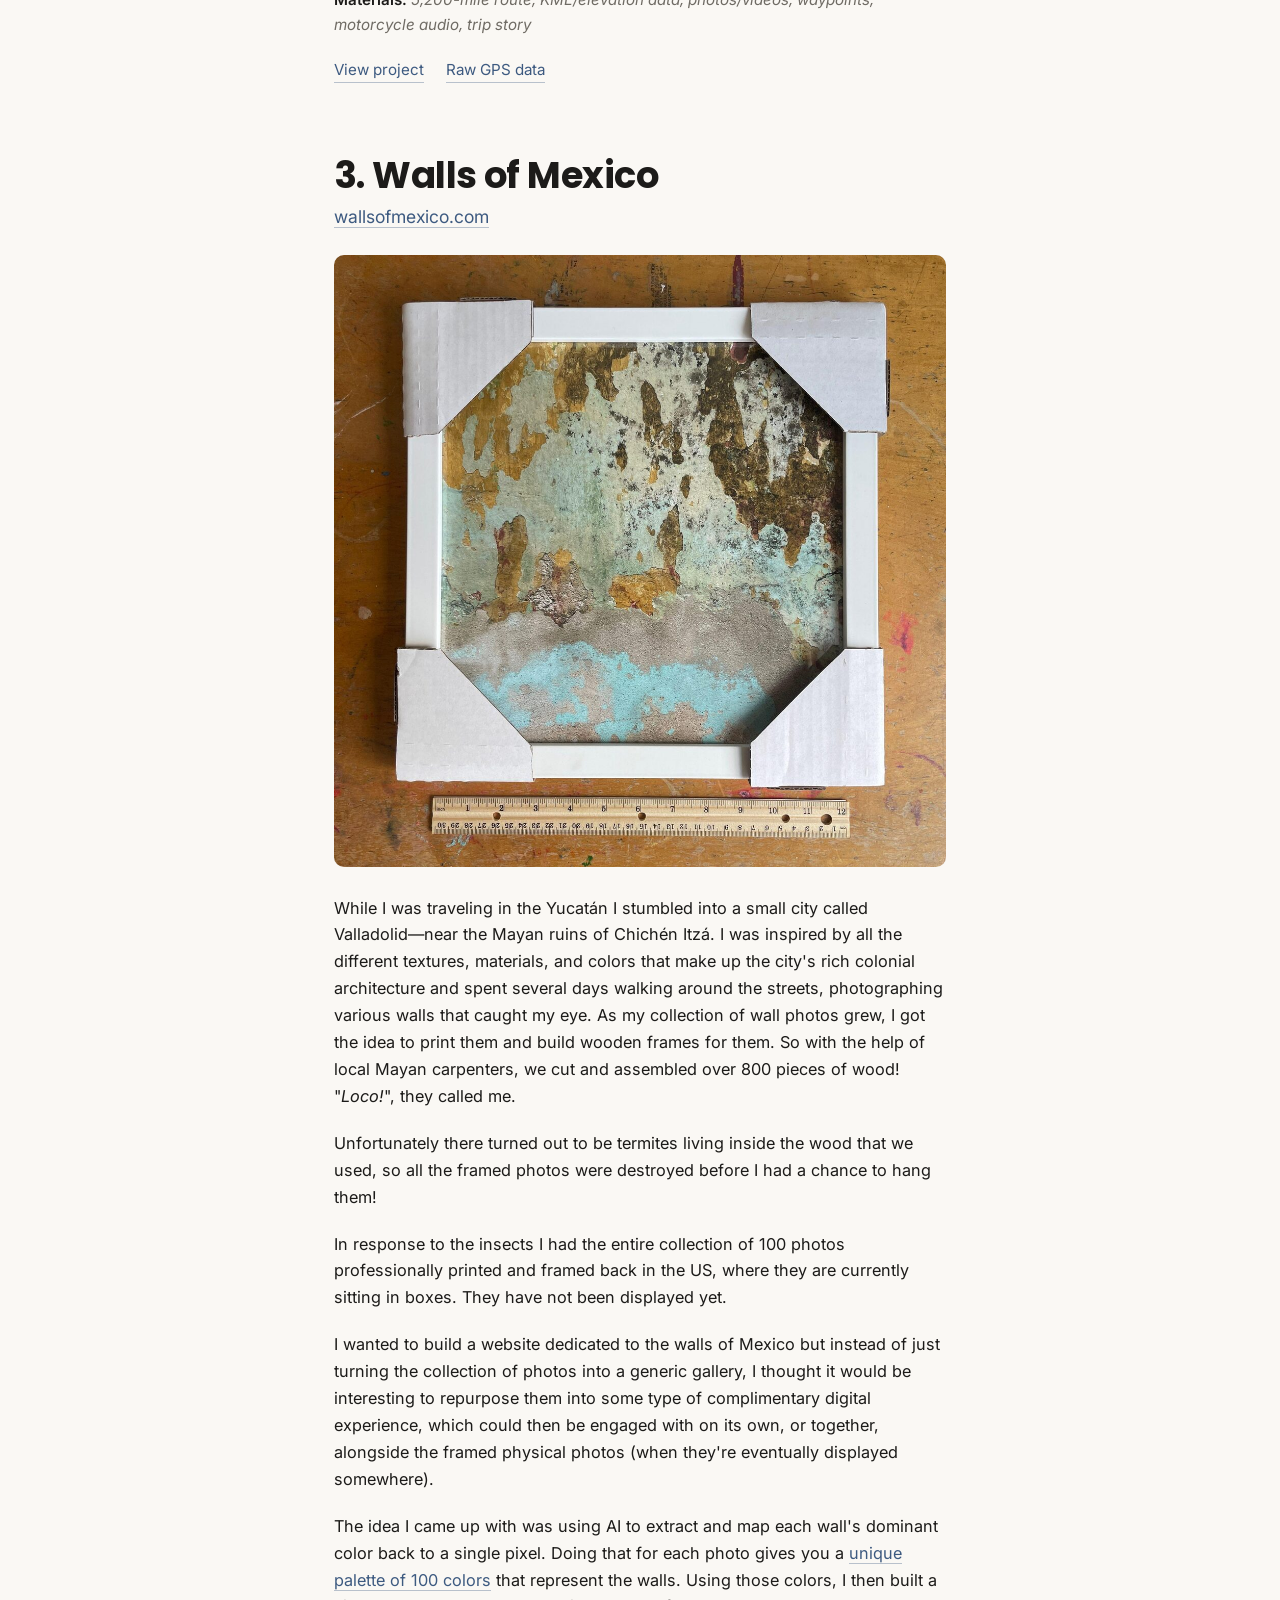
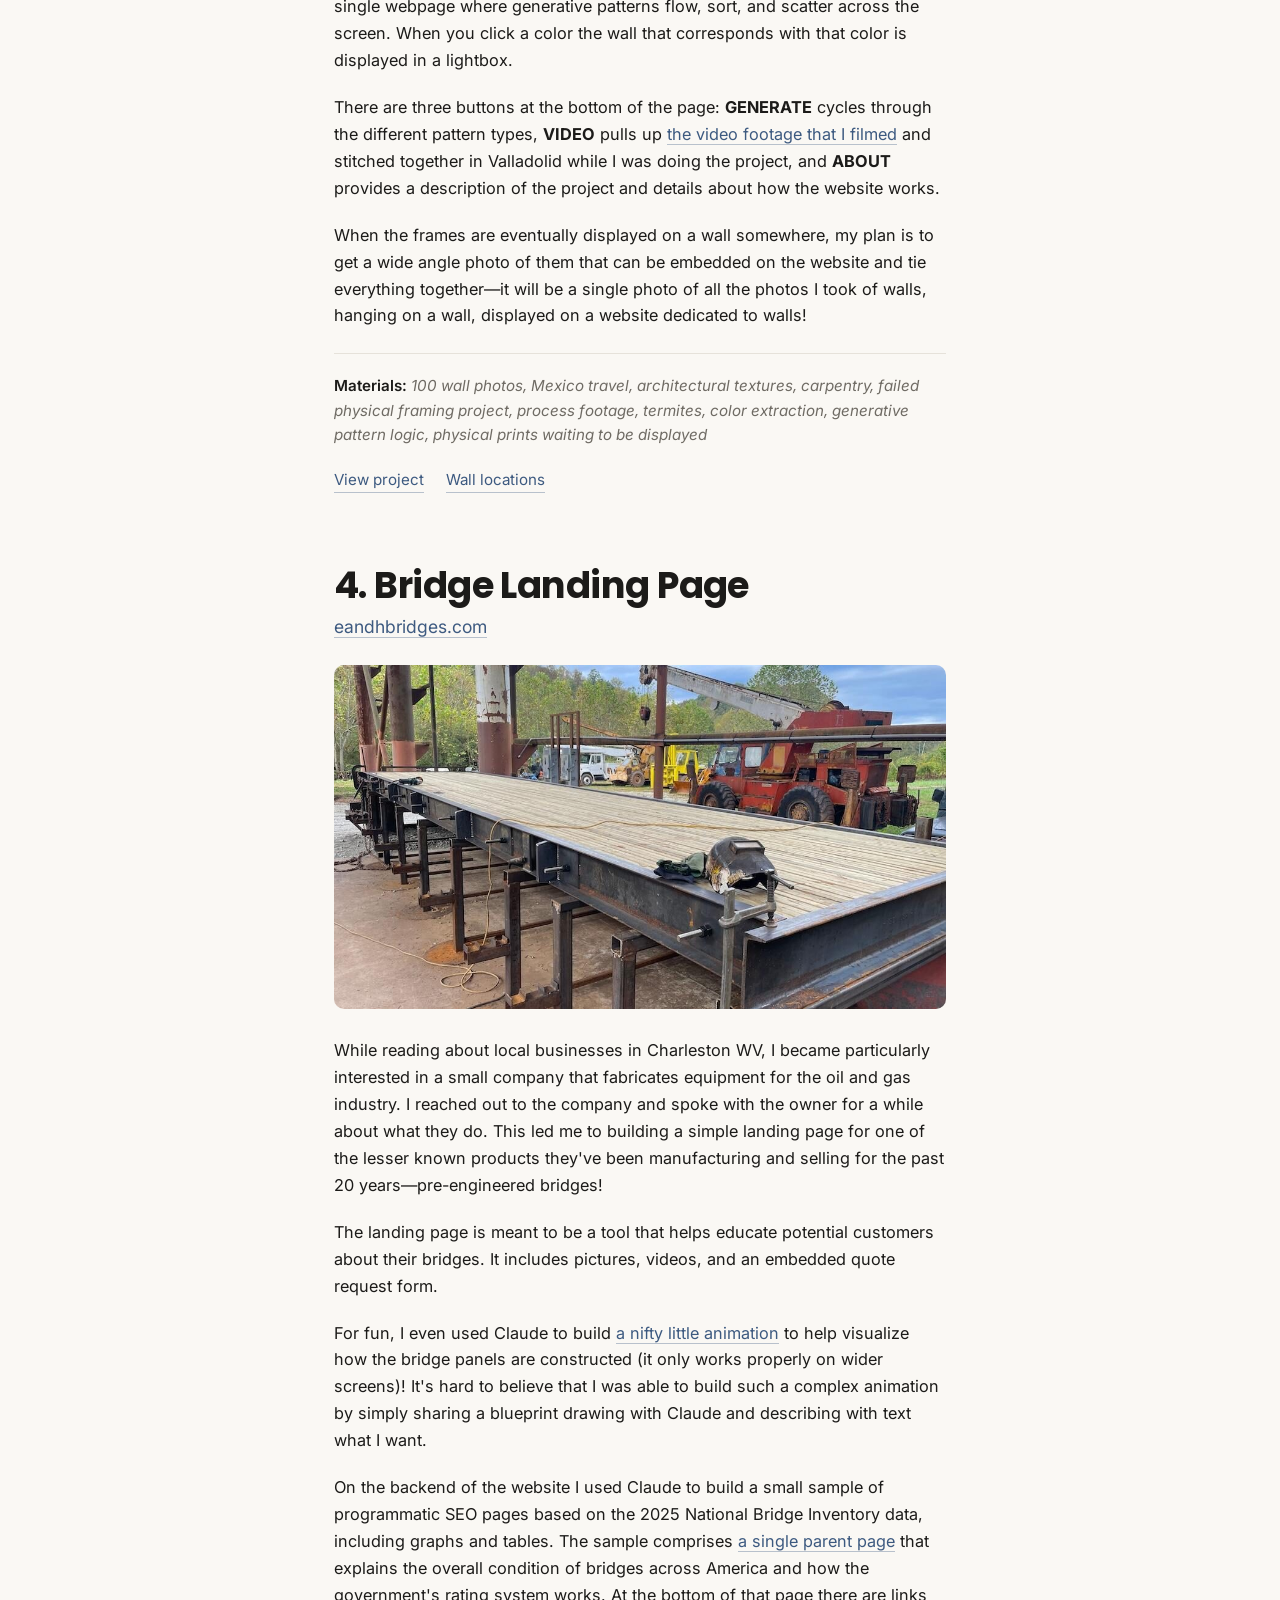
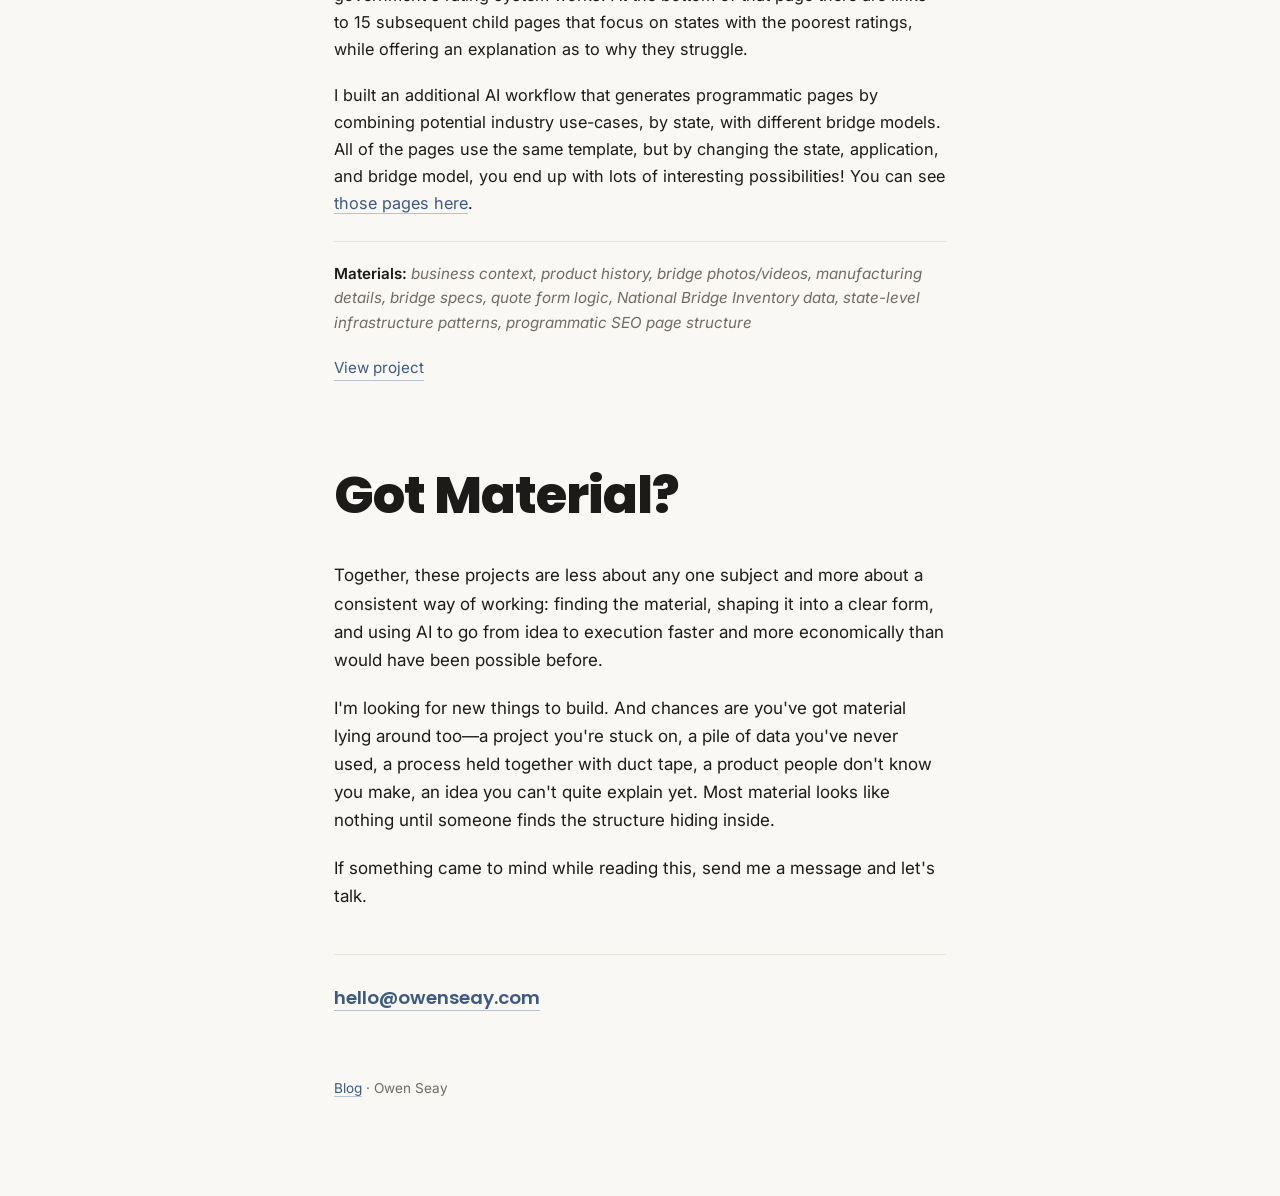
==== commit 16a5a730: "Add plain HTML blog at /blog" ====
--- a/index.html
+++ b/index.html
@@ -376,7 +376,7 @@
       </div>
     </section>
 
-    <footer class="footer">Owen Seay</footer>
+    <footer class="footer"><a href="/blog/">Blog</a> · Owen Seay</footer>
 
   </div>
 
